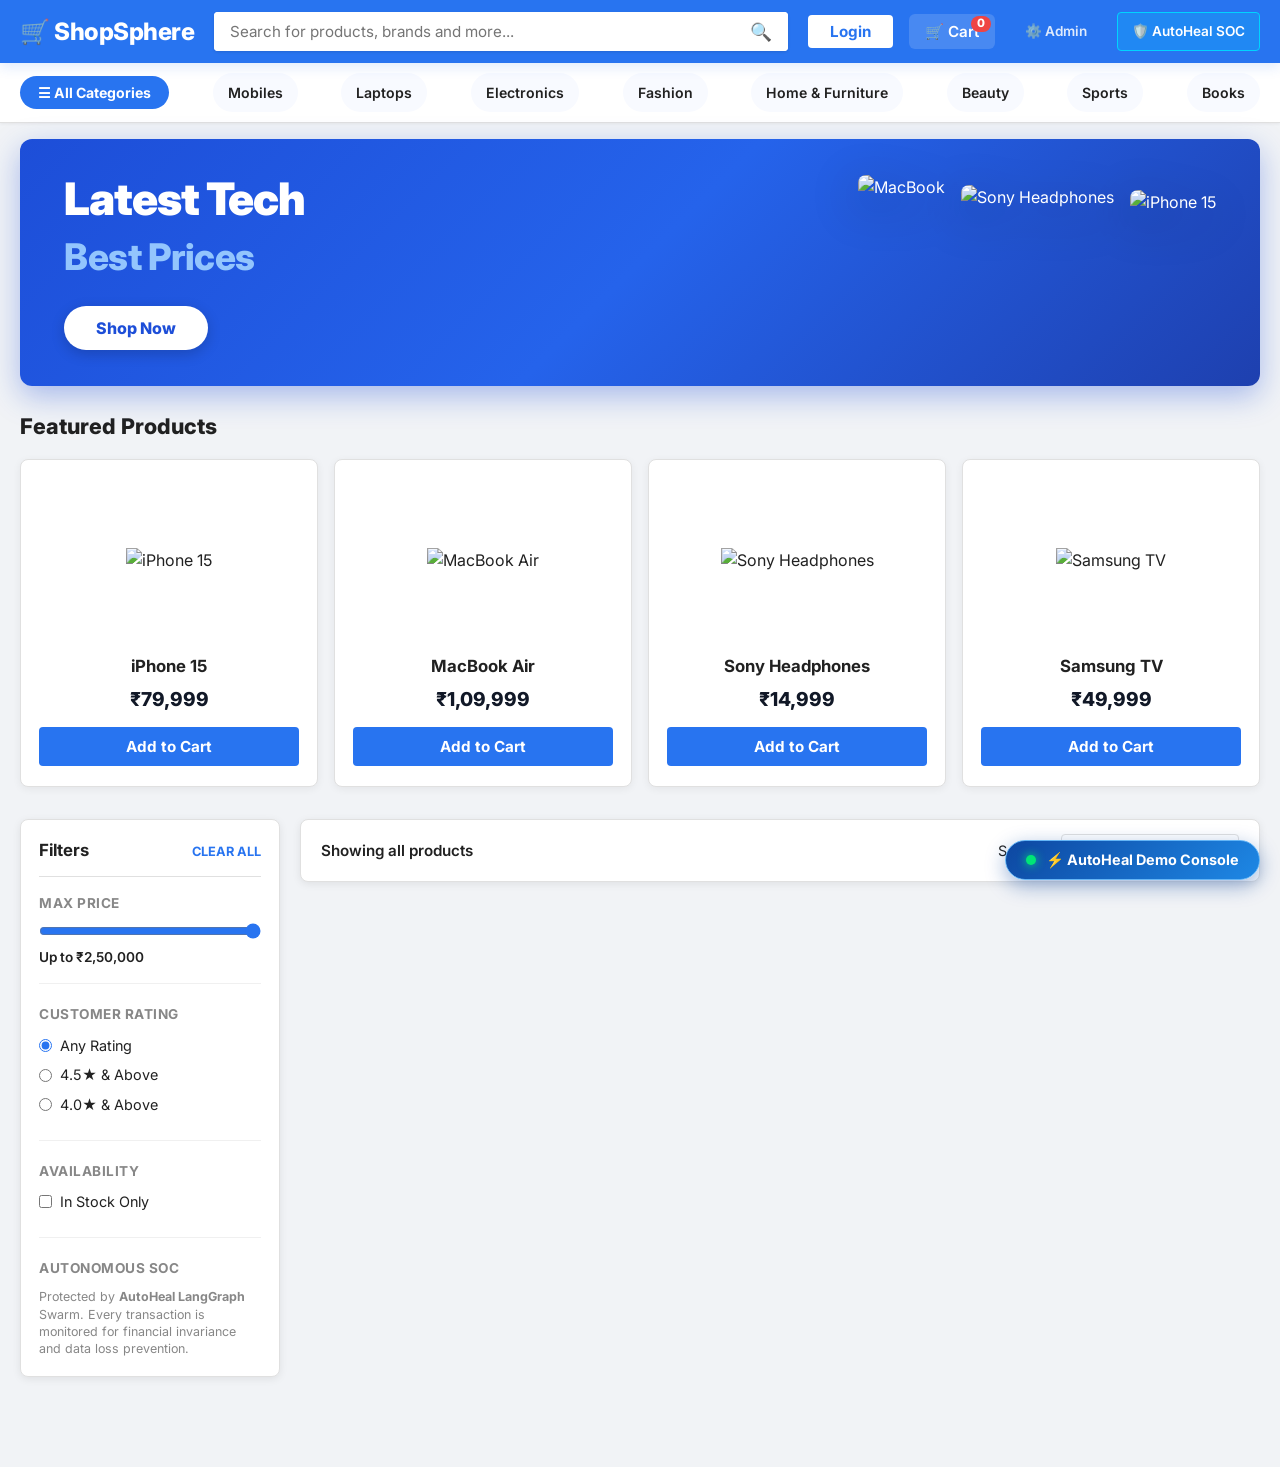
==== autoheal/web/templates/shopsphere.html @ 1ee0bf15 "chore(baseline): initial commit of existing AutoHeal and ShopSphere codebase" ====
<!DOCTYPE html>
<html lang="en">
<head>
    <meta charset="UTF-8">
    <meta name="viewport" content="width=device-width, initial-scale=1.0">
    <title>ShopSphere | Next-Gen E-Commerce with AutoHeal Self-Healing</title>
    <link rel="preconnect" href="https://fonts.googleapis.com">
    <link rel="preconnect" href="https://fonts.gstatic.com" crossorigin>
    <link href="https://fonts.googleapis.com/css2?family=Inter:wght@400;500;600;700;800&family=JetBrains+Mono:wght@400;500;700&display=swap" rel="stylesheet">
    <style>
        :root {
            --primary: #2874f0;
            --primary-hover: #125cd4;
            --primary-dark: #0f3f8c;
            --accent-yellow: #ffe500;
            --accent-green: #388e3c;
            --accent-red: #d32f2f;
            --bg-page: #f1f3f6;
            --bg-white: #ffffff;
            --text-main: #212121;
            --text-secondary: #878787;
            --text-muted: #666666;
            --border-light: #e0e0e0;
            --shadow-card: 0 2px 8px rgba(0,0,0,0.08);
            --shadow-hover: 0 8px 24px rgba(0,0,0,0.14);
            --shadow-nav: 0 4px 12px rgba(40,116,240,0.15);
            --radius-sm: 4px;
            --radius-md: 8px;
            --radius-lg: 12px;
            --radius-pill: 9999px;
            --font-main: 'Inter', -apple-system, BlinkMacSystemFont, sans-serif;
            --font-mono: 'JetBrains Mono', monospace;
        }

        * {
            box-sizing: border-box;
            margin: 0;
            padding: 0;
            font-family: var(--font-main);
        }

        body {
            background-color: var(--bg-page);
            color: var(--text-main);
            line-height: 1.5;
            padding-bottom: 90px;
        }

        /* Top Header Navigation */
        .navbar {
            background-color: var(--primary);
            position: sticky;
            top: 0;
            z-index: 1000;
            box-shadow: var(--shadow-nav);
            color: white;
        }

        .nav-container {
            max-width: 1360px;
            margin: 0 auto;
            display: flex;
            align-items: center;
            justify-content: space-between;
            padding: 12px 20px;
            gap: 20px;
        }

        .logo-area {
            display: flex;
            flex-direction: column;
            text-decoration: none;
            color: white;
            cursor: pointer;
        }

        .brand-title {
            font-size: 1.5rem;
            font-weight: 800;
            letter-spacing: -0.5px;
            display: flex;
            align-items: center;
            gap: 6px;
        }

        .brand-tagline {
            font-size: 0.72rem;
            font-style: italic;
            color: #dbe7ff;
            display: flex;
            align-items: center;
            gap: 4px;
        }

        .brand-tagline span {
            color: var(--accent-yellow);
            font-weight: 700;
        }

        /* Search Bar */
        .search-container {
            flex: 1;
            max-width: 620px;
            position: relative;
        }

        .search-input-wrapper {
            display: flex;
            background: white;
            border-radius: var(--radius-sm);
            overflow: hidden;
            box-shadow: 0 1px 3px rgba(0,0,0,0.12);
        }

        .search-input {
            width: 100%;
            padding: 10px 16px;
            border: none;
            outline: none;
            font-size: 0.95rem;
            color: var(--text-main);
        }

        .search-btn {
            background: white;
            border: none;
            padding: 0 16px;
            color: var(--primary);
            cursor: pointer;
            font-size: 1.1rem;
            transition: color 0.2s;
        }

        .search-btn:hover {
            color: var(--primary-dark);
        }

        /* Nav Action Buttons */
        .nav-actions {
            display: flex;
            align-items: center;
            gap: 16px;
        }

        .nav-btn {
            display: inline-flex;
            align-items: center;
            gap: 8px;
            background: transparent;
            color: white;
            border: none;
            font-weight: 600;
            font-size: 0.95rem;
            cursor: pointer;
            padding: 8px 14px;
            border-radius: var(--radius-sm);
            transition: all 0.2s;
            text-decoration: none;
            position: relative;
        }

        .nav-btn:hover {
            background: rgba(255,255,255,0.15);
        }

        .nav-btn-login {
            background: white;
            color: var(--primary);
            font-weight: 700;
            padding: 7px 22px;
        }

        .nav-btn-login:hover {
            background: #f8faff;
            color: var(--primary-hover);
        }

        .badge-count {
            position: absolute;
            top: 2px;
            right: 4px;
            background: var(--accent-yellow);
            color: #000;
            font-size: 0.72rem;
            font-weight: 800;
            padding: 2px 6px;
            border-radius: var(--radius-pill);
            line-height: 1;
        }

        /* Sub-Header Categories Bar */
        .category-strip {
            background: white;
            box-shadow: 0 1px 3px rgba(0,0,0,0.06);
            border-bottom: 1px solid var(--border-light);
        }

        .category-container {
            max-width: 1360px;
            margin: 0 auto;
            display: flex;
            align-items: center;
            justify-content: space-between;
            padding: 10px 20px;
            overflow-x: auto;
            gap: 12px;
        }

        .cat-item {
            display: flex;
            align-items: center;
            gap: 8px;
            padding: 8px 14px;
            border-radius: var(--radius-pill);
            background: #f8faff;
            border: 1px solid transparent;
            color: var(--text-main);
            font-size: 0.88rem;
            font-weight: 600;
            cursor: pointer;
            white-space: nowrap;
            transition: all 0.2s;
        }

        .cat-item:hover, .cat-item.active {
            background: #e8f0fe;
            border-color: #c2d7fe;
            color: var(--primary);
        }

        /* Banner Carousel */
        .promo-banner {
            max-width: 1360px;
            margin: 16px auto;
            padding: 0 20px;
        }

        .banner-card {
            background: linear-gradient(135deg, #0d47a1, #1976d2, #2874f0);
            border-radius: var(--radius-md);
            color: white;
            padding: 28px 36px;
            display: flex;
            justify-content: space-between;
            align-items: center;
            box-shadow: 0 6px 18px rgba(13,71,161,0.25);
            position: relative;
            overflow: hidden;
        }

        .banner-content h2 {
            font-size: 1.8rem;
            font-weight: 800;
            margin-bottom: 6px;
        }

        .banner-content p {
            font-size: 1.05rem;
            color: #e3f2fd;
            margin-bottom: 14px;
        }

        .banner-pill {
            display: inline-flex;
            align-items: center;
            gap: 8px;
            background: rgba(255,255,255,0.18);
            backdrop-filter: blur(8px);
            padding: 6px 14px;
            border-radius: var(--radius-pill);
            font-size: 0.85rem;
            font-weight: 600;
            border: 1px solid rgba(255,255,255,0.3);
        }

        .banner-badge {
            background: var(--accent-yellow);
            color: #000;
            padding: 10px 18px;
            border-radius: var(--radius-md);
            font-weight: 800;
            font-size: 1.1rem;
            text-align: center;
            box-shadow: 0 4px 12px rgba(0,0,0,0.15);
        }

        /* Category Pill (Step 3 in Diagram) */
        .cat-pill-all {
            background: #2874f0;
            color: white;
            border: none;
            border-radius: var(--radius-pill);
            padding: 8px 18px;
            font-weight: 700;
            font-size: 0.88rem;
            cursor: pointer;
            display: flex;
            align-items: center;
            gap: 6px;
            white-space: nowrap;
            transition: background 0.2s;
        }

        .cat-pill-all:hover {
            background: #125cd4;
        }

        /* Featured Products Grid (Step 3 in Diagram) */
        .featured-section {
            max-width: 1360px;
            margin: 24px auto 32px;
            padding: 0 20px;
        }

        .featured-title {
            font-size: 1.35rem;
            font-weight: 800;
            color: var(--text-main);
            margin-bottom: 16px;
            display: flex;
            align-items: center;
            gap: 10px;
        }

        .featured-grid {
            display: grid;
            grid-template-columns: repeat(4, 1fr);
            gap: 16px;
        }

        @media (max-width: 992px) {
            .featured-grid {
                grid-template-columns: repeat(2, 1fr);
            }
        }

        @media (max-width: 580px) {
            .featured-grid {
                grid-template-columns: 1fr;
            }
        }

        .featured-card {
            background: white;
            border-radius: var(--radius-md);
            border: 1px solid var(--border-light);
            padding: 20px 18px;
            display: flex;
            flex-direction: column;
            align-items: center;
            text-align: center;
            box-shadow: 0 2px 8px rgba(0,0,0,0.06);
            transition: transform 0.2s, box-shadow 0.2s;
        }

        .featured-card:hover {
            transform: translateY(-4px);
            box-shadow: 0 8px 24px rgba(0,0,0,0.12);
        }

        .featured-img-wrap {
            width: 100%;
            height: 160px;
            display: flex;
            align-items: center;
            justify-content: center;
            margin-bottom: 14px;
            cursor: pointer;
        }

        .featured-img-wrap img {
            max-height: 100%;
            max-width: 100%;
            object-fit: contain;
            transition: transform 0.3s;
        }

        .featured-card:hover .featured-img-wrap img {
            transform: scale(1.06);
        }

        .featured-item-title {
            font-size: 1.05rem;
            font-weight: 700;
            color: var(--text-main);
            margin-bottom: 6px;
        }

        .featured-item-price {
            font-size: 1.2rem;
            font-weight: 800;
            color: #111827;
            margin-bottom: 14px;
        }

        .featured-add-btn {
            width: 100%;
            background: #2874f0;
            color: white;
            border: none;
            padding: 10px 16px;
            font-size: 0.95rem;
            font-weight: 700;
            border-radius: 4px;
            cursor: pointer;
            transition: background 0.2s, transform 0.1s;
        }

        .featured-add-btn:hover {
            background: #125cd4;
        }

        /* Main Shopping Layout */
        .main-layout {
            max-width: 1360px;
            margin: 0 auto;
            padding: 0 20px;
            display: grid;
            grid-template-columns: 260px 1fr;
            gap: 20px;
            align-items: start;
        }

        /* Sidebar Filters */
        .filter-sidebar {
            background: white;
            border-radius: var(--radius-md);
            box-shadow: var(--shadow-card);
            padding: 18px;
            border: 1px solid var(--border-light);
            position: sticky;
            top: 75px;
        }

        .filter-title {
            font-size: 1.05rem;
            font-weight: 700;
            border-bottom: 1px solid var(--border-light);
            padding-bottom: 12px;
            margin-bottom: 16px;
            display: flex;
            justify-content: space-between;
            align-items: center;
        }

        .filter-reset-btn {
            background: none;
            border: none;
            color: var(--primary);
            font-size: 0.8rem;
            font-weight: 700;
            cursor: pointer;
        }

        .filter-section {
            margin-bottom: 20px;
            border-bottom: 1px solid #f0f0f0;
            padding-bottom: 16px;
        }

        .filter-section:last-child {
            border-bottom: none;
            margin-bottom: 0;
            padding-bottom: 0;
        }

        .filter-section h4 {
            font-size: 0.85rem;
            text-transform: uppercase;
            letter-spacing: 0.5px;
            color: var(--text-secondary);
            margin-bottom: 10px;
        }

        .filter-option {
            display: flex;
            align-items: center;
            gap: 8px;
            margin-bottom: 8px;
            font-size: 0.9rem;
            cursor: pointer;
        }

        .filter-option input[type="radio"],
        .filter-option input[type="checkbox"] {
            accent-color: var(--primary);
            cursor: pointer;
        }

        .price-slider-group {
            display: flex;
            flex-direction: column;
            gap: 8px;
        }

        .price-range-slider {
            width: 100%;
            accent-color: var(--primary);
        }

        .price-val-display {
            font-size: 0.85rem;
            font-weight: 600;
            color: var(--text-main);
        }

        /* Products Catalog Area */
        .catalog-area {
            display: flex;
            flex-direction: column;
            gap: 16px;
        }

        .catalog-header {
            background: white;
            border-radius: var(--radius-md);
            padding: 14px 20px;
            box-shadow: var(--shadow-card);
            border: 1px solid var(--border-light);
            display: flex;
            justify-content: space-between;
            align-items: center;
            flex-wrap: wrap;
            gap: 12px;
        }

        .catalog-stats {
            font-size: 0.95rem;
            font-weight: 600;
            color: var(--text-main);
        }

        .catalog-sort {
            display: flex;
            align-items: center;
            gap: 10px;
            font-size: 0.9rem;
        }

        .catalog-sort select {
            padding: 6px 12px;
            border: 1px solid var(--border-light);
            border-radius: var(--radius-sm);
            background: white;
            font-size: 0.88rem;
            outline: none;
            cursor: pointer;
        }

        /* Product Cards Grid */
        .product-grid {
            display: grid;
            grid-template-columns: repeat(auto-fill, minmax(240px, 1fr));
            gap: 16px;
        }

        .product-card {
            background: white;
            border-radius: var(--radius-md);
            border: 1px solid var(--border-light);
            box-shadow: var(--shadow-card);
            overflow: hidden;
            display: flex;
            flex-direction: column;
            transition: transform 0.2s, box-shadow 0.2s;
            position: relative;
        }

        .product-card:hover {
            transform: translateY(-4px);
            box-shadow: var(--shadow-hover);
        }

        .card-badge {
            position: absolute;
            top: 10px;
            left: 10px;
            background: var(--primary);
            color: white;
            font-size: 0.7rem;
            font-weight: 700;
            padding: 3px 8px;
            border-radius: var(--radius-sm);
            z-index: 2;
        }

        .card-wishlist-btn {
            position: absolute;
            top: 10px;
            right: 10px;
            background: white;
            border: 1px solid var(--border-light);
            width: 32px;
            height: 32px;
            border-radius: 50%;
            display: flex;
            align-items: center;
            justify-content: center;
            cursor: pointer;
            box-shadow: 0 2px 6px rgba(0,0,0,0.1);
            transition: all 0.2s;
            z-index: 2;
            color: #999;
        }

        .card-wishlist-btn:hover, .card-wishlist-btn.active {
            color: #e91e63;
            transform: scale(1.1);
        }

        .card-img-wrap {
            height: 190px;
            background: #fdfdfd;
            display: flex;
            align-items: center;
            justify-content: center;
            padding: 16px;
            position: relative;
            cursor: pointer;
        }

        .card-img-wrap img {
            max-height: 100%;
            max-width: 100%;
            object-fit: contain;
            transition: transform 0.3s ease;
        }

        .product-card:hover .card-img-wrap img {
            transform: scale(1.04);
        }

        .card-details {
            padding: 14px 16px;
            display: flex;
            flex-direction: column;
            flex: 1;
            justify-content: space-between;
        }

        .card-title {
            font-size: 0.92rem;
            font-weight: 600;
            color: var(--text-main);
            margin-bottom: 6px;
            display: -webkit-box;
            -webkit-line-clamp: 2;
            -webkit-box-orient: vertical;
            overflow: hidden;
            height: 2.7rem;
            cursor: pointer;
        }

        .card-title:hover {
            color: var(--primary);
        }

        .rating-badge {
            display: inline-flex;
            align-items: center;
            gap: 4px;
            background: var(--accent-green);
            color: white;
            font-size: 0.75rem;
            font-weight: 700;
            padding: 2px 7px;
            border-radius: var(--radius-sm);
            width: fit-content;
            margin-bottom: 8px;
        }

        .review-count {
            color: var(--text-secondary);
            font-size: 0.75rem;
            margin-left: 4px;
            font-weight: 400;
        }

        .card-pricing {
            display: flex;
            align-items: baseline;
            gap: 8px;
            margin-bottom: 10px;
        }

        .selling-price {
            font-size: 1.15rem;
            font-weight: 700;
            color: var(--text-main);
        }

        .original-price {
            font-size: 0.85rem;
            color: var(--text-secondary);
            text-decoration: line-through;
        }

        .discount-tag {
            font-size: 0.8rem;
            font-weight: 700;
            color: var(--accent-green);
        }

        .stock-indicator {
            font-size: 0.75rem;
            font-weight: 600;
            margin-bottom: 12px;
        }

        .stock-indicator.in-stock {
            color: var(--accent-green);
        }

        .stock-indicator.low-stock {
            color: #e65100;
        }

        .stock-indicator.out-of-stock {
            color: var(--accent-red);
        }

        .card-actions {
            display: grid;
            grid-template-columns: 1fr 1fr;
            gap: 8px;
        }

        .btn-add-cart {
            background: #ff9f00;
            color: white;
            border: none;
            padding: 8px 10px;
            font-size: 0.82rem;
            font-weight: 700;
            border-radius: var(--radius-sm);
            cursor: pointer;
            transition: background 0.2s;
        }

        .btn-add-cart:hover {
            background: #e68f00;
        }

        .btn-buy-now {
            background: #fb641b;
            color: white;
            border: none;
            padding: 8px 10px;
            font-size: 0.82rem;
            font-weight: 700;
            border-radius: var(--radius-sm);
            cursor: pointer;
            transition: background 0.2s;
        }

        .btn-buy-now:hover {
            background: #e8550d;
        }

        .btn-disabled {
            background: #cccccc !important;
            cursor: not-allowed !important;
        }

        /* Empty Catalog State */
        .empty-state {
            background: white;
            border-radius: var(--radius-md);
            padding: 60px 20px;
            text-align: center;
            box-shadow: var(--shadow-card);
            border: 1px solid var(--border-light);
        }

        .empty-state h3 {
            font-size: 1.3rem;
            margin-bottom: 8px;
            color: var(--text-main);
        }

        .empty-state p {
            color: var(--text-secondary);
            margin-bottom: 16px;
        }

        /* Slide-over Drawers & Modals */
        .drawer-overlay {
            position: fixed;
            top: 0;
            left: 0;
            right: 0;
            bottom: 0;
            background: rgba(0,0,0,0.55);
            backdrop-filter: blur(4px);
            z-index: 2000;
            display: none;
            opacity: 0;
            transition: opacity 0.3s ease;
        }

        .drawer-overlay.active {
            display: block;
            opacity: 1;
        }

        .drawer-panel {
            position: fixed;
            top: 0;
            right: -480px;
            width: 100%;
            max-width: 460px;
            height: 100%;
            background: white;
            box-shadow: -4px 0 24px rgba(0,0,0,0.2);
            z-index: 2001;
            display: flex;
            flex-direction: column;
            transition: right 0.3s cubic-bezier(0.16, 1, 0.3, 1);
        }

        .drawer-overlay.active .drawer-panel {
            right: 0;
        }

        .drawer-header {
            padding: 16px 20px;
            border-bottom: 1px solid var(--border-light);
            display: flex;
            justify-content: space-between;
            align-items: center;
            background: #fafafa;
        }

        .drawer-header h3 {
            font-size: 1.15rem;
            font-weight: 700;
            display: flex;
            align-items: center;
            gap: 8px;
        }

        .close-btn {
            background: none;
            border: none;
            font-size: 1.5rem;
            cursor: pointer;
            color: var(--text-secondary);
            padding: 4px;
            line-height: 1;
        }

        .drawer-body {
            padding: 20px;
            overflow-y: auto;
            flex: 1;
            display: flex;
            flex-direction: column;
            gap: 16px;
        }

        .drawer-footer {
            padding: 16px 20px;
            border-top: 1px solid var(--border-light);
            background: #fafafa;
        }

        /* Cart Items */
        .cart-item-card {
            display: flex;
            gap: 14px;
            border-bottom: 1px solid #f0f0f0;
            padding-bottom: 14px;
        }

        .cart-item-card:last-child {
            border-bottom: none;
            padding-bottom: 0;
        }

        .cart-thumb {
            width: 72px;
            height: 72px;
            object-fit: contain;
            background: #f9f9f9;
            border-radius: var(--radius-sm);
            padding: 4px;
        }

        .cart-info {
            flex: 1;
            display: flex;
            flex-direction: column;
            justify-content: space-between;
        }

        .cart-item-title {
            font-size: 0.88rem;
            font-weight: 600;
            color: var(--text-main);
            margin-bottom: 4px;
            display: -webkit-box;
            -webkit-line-clamp: 2;
            -webkit-box-orient: vertical;
            overflow: hidden;
        }

        .cart-price-row {
            display: flex;
            align-items: baseline;
            gap: 8px;
            font-size: 0.95rem;
            font-weight: 700;
        }

        .cart-controls {
            display: flex;
            align-items: center;
            justify-content: space-between;
            margin-top: 8px;
        }

        .qty-spinner {
            display: inline-flex;
            align-items: center;
            border: 1px solid var(--border-light);
            border-radius: var(--radius-sm);
            overflow: hidden;
        }

        .qty-btn {
            background: #f5f5f5;
            border: none;
            padding: 4px 10px;
            cursor: pointer;
            font-weight: 700;
            font-size: 0.9rem;
        }

        .qty-val {
            padding: 4px 10px;
            font-size: 0.85rem;
            font-weight: 600;
            min-width: 28px;
            text-align: center;
        }

        .remove-item-btn {
            background: none;
            border: none;
            color: var(--text-secondary);
            font-size: 0.82rem;
            font-weight: 600;
            cursor: pointer;
            transition: color 0.2s;
        }

        .remove-item-btn:hover {
            color: var(--accent-red);
        }

        /* Price Breakdown Box */
        .price-breakdown-card {
            background: #f9fbff;
            border: 1px solid #d0e2ff;
            border-radius: var(--radius-sm);
            padding: 14px;
        }

        .breakdown-row {
            display: flex;
            justify-content: space-between;
            font-size: 0.88rem;
            margin-bottom: 8px;
            color: var(--text-secondary);
        }

        .breakdown-row.total-row {
            border-top: 1px dashed var(--border-light);
            padding-top: 10px;
            margin-top: 10px;
            font-size: 1.05rem;
            font-weight: 800;
            color: var(--text-main);
        }

        .savings-toast {
            background: #e8f5e9;
            color: var(--accent-green);
            padding: 8px 12px;
            border-radius: var(--radius-sm);
            font-size: 0.85rem;
            font-weight: 700;
            text-align: center;
            margin-top: 10px;
        }

        .checkout-submit-btn {
            width: 100%;
            background: #fb641b;
            color: white;
            border: none;
            padding: 14px;
            font-size: 1rem;
            font-weight: 700;
            border-radius: var(--radius-sm);
            cursor: pointer;
            transition: background 0.2s;
            box-shadow: 0 4px 12px rgba(251,100,27,0.3);
        }

        .checkout-submit-btn:hover {
            background: #e8550d;
        }

        /* Center Modal Form (Checkout, Product Details, Auth, Admin) */
        .center-modal-overlay {
            position: fixed;
            top: 0;
            left: 0;
            right: 0;
            bottom: 0;
            background: rgba(0,0,0,0.6);
            backdrop-filter: blur(5px);
            z-index: 3000;
            display: none;
            align-items: center;
            justify-content: center;
            padding: 20px;
        }

        .center-modal-overlay.active {
            display: flex;
        }

        .modal-card {
            background: white;
            border-radius: var(--radius-lg);
            width: 100%;
            max-width: 640px;
            max-height: 90vh;
            overflow-y: auto;
            box-shadow: 0 16px 48px rgba(0,0,0,0.25);
            display: flex;
            flex-direction: column;
            animation: modalPop 0.25s cubic-bezier(0.16, 1, 0.3, 1);
        }

        @keyframes modalPop {
            from { transform: scale(0.95); opacity: 0; }
            to { transform: scale(1); opacity: 1; }
        }

        .modal-header {
            padding: 16px 24px;
            border-bottom: 1px solid var(--border-light);
            display: flex;
            justify-content: space-between;
            align-items: center;
            background: #fafafa;
        }

        .modal-body {
            padding: 24px;
        }

        /* Form Controls */
        .form-group {
            margin-bottom: 16px;
        }

        .form-group label {
            display: block;
            font-size: 0.85rem;
            font-weight: 600;
            margin-bottom: 6px;
            color: var(--text-main);
        }

        .form-input {
            width: 100%;
            padding: 10px 14px;
            border: 1px solid var(--border-light);
            border-radius: var(--radius-sm);
            font-size: 0.95rem;
            outline: none;
            transition: border-color 0.2s;
        }

        .form-input:focus {
            border-color: var(--primary);
        }

        .form-row {
            display: grid;
            grid-template-columns: 1fr 1fr;
            gap: 14px;
        }

        .payment-option-grid {
            display: flex;
            flex-direction: column;
            gap: 10px;
            margin-top: 10px;
        }

        .payment-label {
            display: flex;
            align-items: center;
            gap: 12px;
            padding: 12px 16px;
            border: 1px solid var(--border-light);
            border-radius: var(--radius-sm);
            cursor: pointer;
            transition: all 0.2s;
        }

        .payment-label:hover {
            background: #f8faff;
            border-color: var(--primary);
        }

        .payment-label input[type="radio"] {
            accent-color: var(--primary);
        }

        /* Floating AutoHeal Demo Console */
        .autoheal-dock {
            position: fixed;
            bottom: 20px;
            right: 20px;
            z-index: 5000;
            display: flex;
            flex-direction: column;
            align-items: flex-end;
            gap: 10px;
        }

        .autoheal-pill-btn {
            background: linear-gradient(135deg, #0d47a1, #1e88e5);
            color: white;
            border: 1px solid #64b5f6;
            padding: 10px 20px;
            border-radius: var(--radius-pill);
            box-shadow: 0 6px 20px rgba(13,71,161,0.4);
            font-weight: 700;
            font-size: 0.9rem;
            cursor: pointer;
            display: flex;
            align-items: center;
            gap: 10px;
            transition: transform 0.2s, box-shadow 0.2s;
        }

        .autoheal-pill-btn:hover {
            transform: scale(1.04);
            box-shadow: 0 8px 26px rgba(13,71,161,0.5);
        }

        .pulse-dot {
            width: 10px;
            height: 10px;
            background: #00e676;
            border-radius: 50%;
            box-shadow: 0 0 10px #00e676;
            animation: pulse 1.8s infinite;
        }

        .pulse-dot.error {
            background: #ff1744;
            box-shadow: 0 0 10px #ff1744;
        }

        @keyframes pulse {
            0% { transform: scale(0.9); opacity: 0.7; }
            50% { transform: scale(1.3); opacity: 1; }
            100% { transform: scale(0.9); opacity: 0.7; }
        }

        .autoheal-panel {
            background: #0f172a;
            color: #f8fafc;
            border: 1px solid #334155;
            border-radius: var(--radius-lg);
            width: 440px;
            box-shadow: 0 16px 40px rgba(0,0,0,0.5);
            overflow: hidden;
            display: none;
            flex-direction: column;
        }

        .autoheal-panel.active {
            display: flex;
        }

        .panel-header {
            padding: 14px 18px;
            background: #1e293b;
            border-bottom: 1px solid #334155;
            display: flex;
            justify-content: space-between;
            align-items: center;
            font-size: 0.9rem;
            font-weight: 700;
        }

        .panel-content {
            padding: 16px;
            font-size: 0.85rem;
            display: flex;
            flex-direction: column;
            gap: 12px;
        }

        .panel-actions-grid {
            display: grid;
            grid-template-columns: 1fr 1fr;
            gap: 8px;
        }

        .ah-action-btn {
            background: #334155;
            color: white;
            border: 1px solid #475569;
            padding: 8px 10px;
            border-radius: var(--radius-sm);
            font-size: 0.8rem;
            font-weight: 600;
            cursor: pointer;
            transition: all 0.2s;
            text-align: center;
        }

        .ah-action-btn:hover {
            background: #475569;
            border-color: #64748b;
        }

        .ah-btn-danger {
            background: rgba(239,68,68,0.2);
            color: #f87171;
            border-color: #ef4444;
        }

        .ah-btn-danger:hover {
            background: rgba(239,68,68,0.4);
        }

        .ah-btn-heal {
            background: rgba(34,197,94,0.25);
            color: #4ade80;
            border-color: #22c55e;
            grid-column: span 2;
            padding: 10px;
            font-size: 0.85rem;
        }

        .ah-btn-heal:hover {
            background: rgba(34,197,94,0.45);
        }

        .ah-console {
            background: #020617;
            border: 1px solid #1e293b;
            border-radius: var(--radius-sm);
            padding: 10px 12px;
            font-family: var(--font-mono);
            font-size: 0.75rem;
            color: #94a3b8;
            max-height: 140px;
            overflow-y: auto;
            line-height: 1.4;
        }

        .ah-console .log-green { color: #4ade80; }
        .ah-console .log-red { color: #f87171; }
        .ah-console .log-yellow { color: #facc15; }

        /* Responsive Breakpoints */
        @media (max-width: 992px) {
            .main-layout {
                grid-template-columns: 1fr;
            }
            .filter-sidebar {
                position: static;
            }
            .search-container {
                max-width: 100%;
            }
        }

        @media (max-width: 640px) {
            .nav-container {
                flex-wrap: wrap;
            }
            .search-container {
                order: 3;
                width: 100%;
            }
            .product-grid {
                grid-template-columns: 1fr 1fr;
                gap: 10px;
            }
            .autoheal-panel {
                width: 95vw;
                right: 2.5vw;
            }
        }
    </style>
</head>
<body>

    <!-- 1. Top Navigation Bar (Step 3 in Diagram) -->
    <header class="navbar">
        <div class="nav-container">
            <div class="logo-area" onclick="filterCategory('all')">
                <div class="brand-title">
                    <span>🛒 ShopSphere</span>
                </div>
            </div>

            <div class="search-container">
                <div class="search-input-wrapper">
                    <input type="text" id="searchInput" class="search-input" placeholder="Search for products, brands and more..." onkeyup="handleSearchKey(event)">
                    <button class="search-btn" onclick="executeSearch()">🔍</button>
                </div>
            </div>

            <div class="nav-actions">
                <button class="nav-btn nav-btn-login" id="userAuthBtn" onclick="openAuthModal()">
                    Login
                </button>
                <button class="nav-btn" onclick="openCartDrawer()" style="background: rgba(255,255,255,0.15); border-radius: 6px; padding: 8px 16px;">
                    🛒 Cart
                    <span class="badge-count" id="cartBadge" style="background: #ef4444; color: white;">0</span>
                </button>
                <button class="nav-btn" onclick="openAdminModal()" title="Admin & Inventory Control" style="font-size: 0.85rem; opacity: 0.85;">
                    ⚙️ Admin
                </button>
                <a href="/" target="_blank" class="nav-btn" title="Open AutoHeal SOC Dashboard" style="font-size: 0.85rem; background: rgba(0,212,255,0.2); border: 1px solid #00d4ff;">
                    🛡️ AutoHeal SOC
                </a>
            </div>
        </div>
    </header>

    <!-- 2. Category Filter Strip (Step 3 in Diagram) -->
    <nav class="category-strip">
        <div class="category-container" id="categoryContainer">
            <button class="cat-pill-all active" onclick="filterCategory('all')">☰ All Categories</button>
            <div class="cat-item" onclick="filterCategory('mobiles')">Mobiles</div>
            <div class="cat-item" onclick="filterCategory('laptops')">Laptops</div>
            <div class="cat-item" onclick="filterCategory('electronics')">Electronics</div>
            <div class="cat-item" onclick="filterCategory('fashion')">Fashion</div>
            <div class="cat-item" onclick="filterCategory('home')">Home & Furniture</div>
            <div class="cat-item" onclick="filterCategory('beauty')">Beauty</div>
            <div class="cat-item" onclick="filterCategory('sports')">Sports</div>
            <div class="cat-item" onclick="filterCategory('books')">Books</div>
        </div>
    </nav>

    <!-- 3. Promotional Hero Banner (Step 3 in Diagram) -->
    <section class="promo-banner">
        <div class="banner-card" style="background: linear-gradient(135deg, #1d4ed8 0%, #2563eb 50%, #1e40af 100%); padding: 36px 44px; border-radius: 12px; display: flex; justify-content: space-between; align-items: center; box-shadow: 0 10px 30px rgba(29, 78, 216, 0.35); position: relative; overflow: hidden;">
            <div class="banner-content" style="max-width: 48%; z-index: 2;">
                <h1 style="font-size: 2.8rem; font-weight: 900; line-height: 1.1; margin-bottom: 4px; color: #ffffff; letter-spacing: -1px;">Latest Tech</h1>
                <h2 style="font-size: 2.3rem; font-weight: 800; color: #93c5fd; margin-bottom: 22px; letter-spacing: -0.5px;">Best Prices</h2>
                <button class="shop-now-btn" onclick="document.getElementById('featuredSection').scrollIntoView({behavior: 'smooth'})" style="background: #ffffff; color: #1d4ed8; border: none; padding: 12px 32px; border-radius: 30px; font-weight: 800; font-size: 1rem; cursor: pointer; box-shadow: 0 4px 14px rgba(0,0,0,0.18); transition: transform 0.2s, background 0.2s;">
                    Shop Now
                </button>
            </div>
            <div class="banner-tech-devices" style="display: flex; align-items: center; gap: 16px; z-index: 2;">
                <img src="https://images.unsplash.com/photo-1517336714731-489689fd1ca8?w=500&auto=format&fit=crop&q=80" alt="MacBook" style="height: 175px; object-fit: contain; filter: drop-shadow(0 12px 24px rgba(0,0,0,0.45)); border-radius: 8px;">
                <img src="https://images.unsplash.com/photo-1505740420928-5e560c06d30e?w=500&auto=format&fit=crop&q=80" alt="Sony Headphones" style="height: 155px; object-fit: contain; filter: drop-shadow(0 12px 24px rgba(0,0,0,0.45)); border-radius: 8px;">
                <img src="https://images.unsplash.com/photo-1695048133142-1a20484d2569?w=500&auto=format&fit=crop&q=80" alt="iPhone 15" style="height: 145px; object-fit: contain; filter: drop-shadow(0 12px 24px rgba(0,0,0,0.45)); border-radius: 8px;">
            </div>
        </div>
    </section>

    <!-- 4. Featured Products (Step 3 in Diagram) -->
    <section class="featured-section" id="featuredSection">
        <h3 class="featured-title">Featured Products</h3>
        <div class="featured-grid">
            <div class="featured-card">
                <div class="featured-img-wrap" onclick="openProductModal(1)">
                    <img src="https://images.unsplash.com/photo-1695048133142-1a20484d2569?w=600&auto=format&fit=crop&q=80" alt="iPhone 15">
                </div>
                <div class="featured-item-title">iPhone 15</div>
                <div class="featured-item-price">₹79,999</div>
                <button class="featured-add-btn" onclick="addToCart(1, 1)">Add to Cart</button>
            </div>
            <div class="featured-card">
                <div class="featured-img-wrap" onclick="openProductModal(2)">
                    <img src="https://images.unsplash.com/photo-1517336714731-489689fd1ca8?w=600&auto=format&fit=crop&q=80" alt="MacBook Air">
                </div>
                <div class="featured-item-title">MacBook Air</div>
                <div class="featured-item-price">₹1,09,999</div>
                <button class="featured-add-btn" onclick="addToCart(2, 1)">Add to Cart</button>
            </div>
            <div class="featured-card">
                <div class="featured-img-wrap" onclick="openProductModal(3)">
                    <img src="https://images.unsplash.com/photo-1505740420928-5e560c06d30e?w=600&auto=format&fit=crop&q=80" alt="Sony Headphones">
                </div>
                <div class="featured-item-title">Sony Headphones</div>
                <div class="featured-item-price">₹14,999</div>
                <button class="featured-add-btn" onclick="addToCart(3, 1)">Add to Cart</button>
            </div>
            <div class="featured-card">
                <div class="featured-img-wrap" onclick="openProductModal(4)">
                    <img src="https://images.unsplash.com/photo-1593359677879-a4bb92f829d1?w=600&auto=format&fit=crop&q=80" alt="Samsung TV">
                </div>
                <div class="featured-item-title">Samsung TV</div>
                <div class="featured-item-price">₹49,999</div>
                <button class="featured-add-btn" onclick="addToCart(4, 1)">Add to Cart</button>
            </div>
        </div>
    </section>

    <!-- 4. Main Shopping Catalog Grid with Sidebar -->
    <main class="main-layout">
        <!-- Sidebar Filters -->
        <aside class="filter-sidebar">
            <div class="filter-title">
                <span>Filters</span>
                <button class="filter-reset-btn" onclick="resetAllFilters()">CLEAR ALL</button>
            </div>

            <!-- Price Range Filter -->
            <div class="filter-section">
                <h4>Max Price</h4>
                <div class="price-slider-group">
                    <input type="range" id="priceSlider" class="price-range-slider" min="10000" max="250000" step="5000" value="250000" oninput="updatePriceSlider(this.value)">
                    <div class="price-val-display" id="priceValDisplay">Up to ₹2,50,000</div>
                </div>
            </div>

            <!-- Rating Filter -->
            <div class="filter-section">
                <h4>Customer Rating</h4>
                <label class="filter-option">
                    <input type="radio" name="ratingFilter" value="0" checked onchange="applyFilters()"> Any Rating
                </label>
                <label class="filter-option">
                    <input type="radio" name="ratingFilter" value="4.5" onchange="applyFilters()"> 4.5★ & Above
                </label>
                <label class="filter-option">
                    <input type="radio" name="ratingFilter" value="4.0" onchange="applyFilters()"> 4.0★ & Above
                </label>
            </div>

            <!-- Availability Filter -->
            <div class="filter-section">
                <h4>Availability</h4>
                <label class="filter-option">
                    <input type="checkbox" id="inStockCheckbox" onchange="applyFilters()"> In Stock Only
                </label>
            </div>

            <!-- Security Badge Info -->
            <div class="filter-section">
                <h4>Autonomous SOC</h4>
                <p style="font-size: 0.78rem; color: var(--text-secondary); line-height: 1.4;">
                    Protected by <strong>AutoHeal LangGraph</strong> Swarm. Every transaction is monitored for financial invariance and data loss prevention.
                </p>
            </div>
        </aside>

        <!-- Product Catalog Results -->
        <section class="catalog-area">
            <div class="catalog-header">
                <div class="catalog-stats" id="catalogStatsText">Showing all products</div>
                <div class="catalog-sort">
                    <label for="sortSelect">Sort By:</label>
                    <select id="sortSelect" onchange="applyFilters()">
                        <option value="popularity">Popularity</option>
                        <option value="price_asc">Price -- Low to High</option>
                        <option value="price_desc">Price -- High to Low</option>
                        <option value="rating">Customer Rating</option>
                        <option value="discount">Highest Discount</option>
                        <option value="newest">Newest First</option>
                    </select>
                </div>
            </div>

            <!-- Grid of Cards -->
            <div class="product-grid" id="productGrid">
                <!-- Dynamically populated via JS -->
            </div>
        </section>
    </main>

    <!-- 5. Slide-Over Cart Drawer -->
    <div class="drawer-overlay" id="cartDrawerOverlay" onclick="closeCartDrawer(event)">
        <div class="drawer-panel" onclick="event.stopPropagation()">
            <div class="drawer-header">
                <h3>🛒 My Shopping Cart (<span id="drawerCartCount">0</span>)</h3>
                <button class="close-btn" onclick="closeCartDrawer(null)">&times;</button>
            </div>
            <div class="drawer-body" id="cartItemsList">
                <!-- Populated via JS -->
            </div>
            <div class="drawer-footer" id="cartDrawerFooter">
                <!-- Totals & Checkout Button -->
            </div>
        </div>
    </div>

    <!-- 6. Slide-Over Wishlist Drawer -->
    <div class="drawer-overlay" id="wishlistDrawerOverlay" onclick="closeWishlistDrawer(event)">
        <div class="drawer-panel" onclick="event.stopPropagation()">
            <div class="drawer-header">
                <h3>❤️ My Wishlist (<span id="drawerWishlistCount">0</span>)</h3>
                <button class="close-btn" onclick="closeWishlistDrawer(null)">&times;</button>
            </div>
            <div class="drawer-body" id="wishlistItemsList">
                <!-- Populated via JS -->
            </div>
        </div>
    </div>

    <!-- 7. Product Details Modal -->
    <div class="center-modal-overlay" id="productDetailModal" onclick="closeProductModal(event)">
        <div class="modal-card" style="max-width: 760px;" onclick="event.stopPropagation()">
            <div class="modal-header">
                <h3 id="modalProductTitle">Product Details</h3>
                <button class="close-btn" onclick="closeProductModal(null)">&times;</button>
            </div>
            <div class="modal-body" id="modalProductBody">
                <!-- Populated via JS -->
            </div>
        </div>
    </div>

    <!-- 8. Transactional Checkout Modal -->
    <div class="center-modal-overlay" id="checkoutModal" onclick="closeCheckoutModal(event)">
        <div class="modal-card" onclick="event.stopPropagation()">
            <div class="modal-header">
                <h3>🛍️ Safe Demo Checkout</h3>
                <button class="close-btn" onclick="closeCheckoutModal(null)">&times;</button>
            </div>
            <div class="modal-body">
                <div style="background: #e3f2fd; border: 1px solid #90caf9; padding: 10px 14px; border-radius: 6px; font-size: 0.85rem; color: #0d47a1; margin-bottom: 18px;">
                    ⚠️ <strong>Safe Simulation Mode:</strong> Simulated checkout sandbox. No real card details or bank credentials are required or processed.
                </div>
                <form id="checkoutForm" onsubmit="handleCheckoutSubmit(event)">
                    <div class="form-row">
                        <div class="form-group">
                            <label>Full Name *</label>
                            <input type="text" id="chkName" class="form-input" required value="Rahul Sharma">
                        </div>
                        <div class="form-group">
                            <label>Phone Number *</label>
                            <input type="tel" id="chkPhone" class="form-input" required value="+91 98765 43210">
                        </div>
                    </div>
                    <div class="form-group">
                        <label>Email Address *</label>
                        <input type="email" id="chkEmail" class="form-input" required value="rahul.shopper@example.com">
                    </div>
                    <div class="form-group">
                        <label>Delivery Address *</label>
                        <input type="text" id="chkAddress" class="form-input" required value="Flat 402, Green Valley Apartments, Outer Ring Road">
                    </div>
                    <div class="form-row">
                        <div class="form-group">
                            <label>City *</label>
                            <input type="text" id="chkCity" class="form-input" required value="Bengaluru">
                        </div>
                        <div class="form-group">
                            <label>PIN Code *</label>
                            <input type="text" id="chkPincode" class="form-input" required value="560100">
                        </div>
                    </div>

                    <div class="form-group">
                        <label>Select Payment Method (Sandbox)</label>
                        <div class="payment-option-grid">
                            <label class="payment-label">
                                <input type="radio" name="payMethod" value="UPI / QR Code" checked>
                                <span>⚡ UPI Instant (GPay / PhonePe / Paytm - Simulated)</span>
                            </label>
                            <label class="payment-label">
                                <input type="radio" name="payMethod" value="Credit/Debit Card (Sandbox)">
                                <span>💳 Credit / Debit Card (PCI Sandbox Vault)</span>
                            </label>
                            <label class="payment-label">
                                <input type="radio" name="payMethod" value="Cash on Delivery">
                                <span>📦 Cash on Delivery (COD)</span>
                            </label>
                        </div>
                    </div>

                    <div class="price-breakdown-card" style="margin-bottom: 18px;" id="checkoutSummaryBox">
                        <!-- Filled by JS -->
                    </div>

                    <button type="submit" class="checkout-submit-btn" id="placeOrderBtn">
                        Confirm & Place Order (Simulated)
                    </button>
                </form>
            </div>
        </div>
    </div>

    <!-- 9. Order Confirmation Modal -->
    <div class="center-modal-overlay" id="orderSuccessModal" onclick="closeOrderSuccessModal(event)">
        <div class="modal-card" style="text-align: center; max-width: 520px;" onclick="event.stopPropagation()">
            <div class="modal-body" style="padding: 36px 24px;">
                <div style="font-size: 3.5rem; margin-bottom: 12px;">🎉</div>
                <h2 style="color: var(--accent-green); margin-bottom: 8px;">Order Placed Successfully!</h2>
                <p style="color: var(--text-secondary); margin-bottom: 16px;">
                    Order Reference: <strong id="successOrderRef" style="color: var(--primary);">ORD-2026-XXXX</strong>
                </p>
                <div id="successOrderDetails" style="text-align: left; background: #f9f9f9; padding: 14px; border-radius: 8px; font-size: 0.88rem; margin-bottom: 20px;">
                    <!-- Filled by JS -->
                </div>
                <button class="checkout-submit-btn" onclick="closeOrderSuccessModal(null)">
                    Continue Shopping
                </button>
            </div>
        </div>
    </div>

    <!-- 10. User Auth Modal -->
    <div class="center-modal-overlay" id="authModal" onclick="closeAuthModal(event)">
        <div class="modal-card" style="max-width: 440px;" onclick="event.stopPropagation()">
            <div class="modal-header">
                <h3 id="authModalTitle">Sign In to ShopSphere</h3>
                <button class="close-btn" onclick="closeAuthModal(null)">&times;</button>
            </div>
            <div class="modal-body">
                <form id="authForm" onsubmit="handleAuthSubmit(event)">
                    <div class="form-group">
                        <label>Email Address</label>
                        <input type="email" id="authEmail" class="form-input" required value="rahul.shopper@example.com">
                    </div>
                    <div class="form-group">
                        <label>Password</label>
                        <input type="password" id="authPassword" class="form-input" required value="Demo@123">
                    </div>
                    <button type="submit" class="checkout-submit-btn" style="background: var(--primary); margin-top: 10px;">
                        Sign In
                    </button>
                </form>
                <div style="margin-top: 16px; font-size: 0.82rem; color: var(--text-secondary); text-align: center;">
                    Admin Access? Use: <strong style="color: var(--text-main);">admin@shopsphere.com / Admin@123</strong>
                </div>
            </div>
        </div>
    </div>

    <!-- 11. Admin & Inventory Management Modal -->
    <div class="center-modal-overlay" id="adminModal" onclick="closeAdminModal(event)">
        <div class="modal-card" style="max-width: 820px;" onclick="event.stopPropagation()">
            <div class="modal-header">
                <h3>⚙️ ShopSphere Admin & Catalog Inventory</h3>
                <button class="close-btn" onclick="closeAdminModal(null)">&times;</button>
            </div>
            <div class="modal-body" id="adminModalBody">
                <div style="display: grid; grid-template-columns: repeat(4, 1fr); gap: 12px; margin-bottom: 20px;">
                    <div style="background: #f0fdf4; border: 1px solid #bbf7d0; padding: 12px; border-radius: 8px;">
                        <div style="font-size: 0.75rem; color: #166534; font-weight: 700;">TOTAL REVENUE</div>
                        <div style="font-size: 1.3rem; font-weight: 800; color: #15803d;" id="adminRevDisplay">₹0</div>
                    </div>
                    <div style="background: #eff6ff; border: 1px solid #bfdbfe; padding: 12px; border-radius: 8px;">
                        <div style="font-size: 0.75rem; color: #1e40af; font-weight: 700;">TOTAL ORDERS</div>
                        <div style="font-size: 1.3rem; font-weight: 800; color: #1d4ed8;" id="adminOrdersDisplay">0</div>
                    </div>
                    <div style="background: #fefce8; border: 1px solid #fef08a; padding: 12px; border-radius: 8px;">
                        <div style="font-size: 0.75rem; color: #854d0e; font-weight: 700;">CATALOG ITEMS</div>
                        <div style="font-size: 1.3rem; font-weight: 800; color: #a16207;" id="adminCatalogDisplay">14</div>
                    </div>
                    <div style="background: #fef2f2; border: 1px solid #fecaca; padding: 12px; border-radius: 8px;">
                        <div style="font-size: 0.75rem; color: #991b1b; font-weight: 700;">OUT OF STOCK</div>
                        <div style="font-size: 1.3rem; font-weight: 800; color: #b91c1c;" id="adminOosDisplay">0</div>
                    </div>
                </div>

                <h4 style="margin-bottom: 10px; font-size: 0.95rem;">Catalog Inventory Controls</h4>
                <div style="max-height: 280px; overflow-y: auto; border: 1px solid var(--border-light); border-radius: 6px;">
                    <table style="width: 100%; border-collapse: collapse; font-size: 0.82rem;">
                        <thead style="background: #f8fafc; border-bottom: 1px solid var(--border-light);">
                            <tr>
                                <th style="padding: 8px; text-align: left;">Product</th>
                                <th style="padding: 8px; text-align: left;">Category</th>
                                <th style="padding: 8px; text-align: right;">Price</th>
                                <th style="padding: 8px; text-align: center;">Stock</th>
                                <th style="padding: 8px; text-align: center;">Action</th>
                            </tr>
                        </thead>
                        <tbody id="adminInventoryTable">
                            <!-- Populated via JS -->
                        </tbody>
                    </table>
                </div>
            </div>
        </div>
    </div>

    <!-- 12. Floating AutoHeal Demonstration Console -->
    <div class="autoheal-dock">
        <div class="autoheal-panel" id="autohealPanel">
            <div class="panel-header">
                <div style="display: flex; align-items: center; gap: 8px;">
                    <div class="pulse-dot" id="autohealPulse"></div>
                    <span>AutoHeal Autonomous Diagnostics</span>
                </div>
                <button style="background:none; border:none; color:#94a3b8; font-size:1.2rem; cursor:pointer;" onclick="toggleAutohealPanel()">&times;</button>
            </div>
            <div class="panel-content">
                <div style="font-size: 0.8rem; color: #cbd5e1;">
                    Demonstrates real-time AI code inspection, controlled bug injection, regression test detection, automated root-cause diagnosis, and surgical patching.
                </div>
                <div class="panel-actions-grid">
                    <button class="ah-action-btn" onclick="runAutohealBaseline()">1. Test Baseline</button>
                    <button class="ah-action-btn ah-btn-danger" onclick="injectControlledBug()">2. Inject Test Bug</button>
                    <button class="ah-action-btn" onclick="runRegressionCheck()">3. Run Regression</button>
                    <button class="ah-action-btn" onclick="runDiagnosticAnalysis()">4. AI Diagnosis</button>
                    <button class="ah-action-btn ah-btn-heal" onclick="applyAutohealSurgicalFix()">⚡ 5. Apply AutoHeal Surgical Fix</button>
                </div>
                <button class="ah-action-btn" style="background:#1e3a8a; border-color:#3b82f6; width:100%;" onclick="runFull11StepAutohealDemo()">
                    🚀 Run Full 11-Step Autonomous Demo (Automated)
                </button>
                <div class="ah-console" id="ahConsoleLog">
                    [System] AutoHeal Sentinel Initialized.<br>
                    [System] ShopSphere E-Commerce Active.<br>
                    [System] Invariant: Financial integrity 100%.
                </div>
            </div>
        </div>

        <button class="autoheal-pill-btn" onclick="toggleAutohealPanel()">
            <div class="pulse-dot" id="pillPulse"></div>
            <span>⚡ AutoHeal Demo Console</span>
        </button>
    </div>

    <!-- Frontend Application Logic (Vanilla JS, Zero external dependencies) -->
    <script>
        // --- Session State & Global Stores ---
        let currentCategory = 'all';
        let currentSearch = '';
        let currentMaxPrice = 250000;
        let currentMinRating = 0;
        let currentInStockOnly = false;
        let currentSort = 'popularity';

        let productsList = [];
        let cartData = { items: [], subtotal: 0, discount: 0, delivery_fee: 0, final_total: 0 };
        let wishlistList = [];
        let currentUser = null;

        // Session ID persisted in localStorage
        let sessionId = localStorage.getItem('shopsphere_session_id');
        if (!sessionId) {
            sessionId = 'sess_' + Math.random().toString(36).substring(2, 15);
            localStorage.setItem('shopsphere_session_id', sessionId);
        }

        // Initialize on Load
        document.addEventListener('DOMContentLoaded', () => {
            loadCatalog();
            loadCart();
            loadWishlist();
            checkCurrentUser();
            checkAutohealStatus();
        });

        // Format Currency Helper (INR)
        function formatINR(val) {
            return '₹' + Number(val || 0).toLocaleString('en-IN');
        }

        // --- Catalog Fetching & Rendering ---
        async function loadCatalog() {
            try {
                let url = `/api/shop/products?sort_by=${currentSort}&max_price=${currentMaxPrice}`;
                if (currentCategory && currentCategory !== 'all') {
                    url += `&category=${encodeURIComponent(currentCategory)}`;
                }
                if (currentSearch) {
                    url += `&q=${encodeURIComponent(currentSearch)}`;
                }
                if (currentMinRating > 0) {
                    url += `&min_rating=${currentMinRating}`;
                }
                if (currentInStockOnly) {
                    url += `&in_stock_only=true`;
                }

                const res = await fetch(url);
                const data = await res.json();
                productsList = data.products || [];
                renderProductGrid();
                document.getElementById('catalogStatsText').innerText = 
                    `Showing ${productsList.length} of ${data.total} product(s) in catalog`;
            } catch (err) {
                console.error("Failed to load products:", err);
            }
        }

        function renderProductGrid() {
            const grid = document.getElementById('productGrid');
            if (!productsList || productsList.length === 0) {
                grid.innerHTML = `
                    <div class="empty-state" style="grid-column: 1 / -1;">
                        <h3>No matching products found</h3>
                        <p>Try clearing filters or searching for different keywords.</p>
                        <button class="checkout-submit-btn" style="max-width: 200px; margin: 0 auto;" onclick="resetAllFilters()">Reset Filters</button>
                    </div>
                `;
                return;
            }

            const wishlistIds = new Set(wishlistList.map(w => w.product_id));

            grid.innerHTML = productsList.map(p => {
                const isWish = wishlistIds.has(p.id);
                const inStock = p.stock > 0;
                let stockClass = inStock ? (p.stock <= 5 ? 'low-stock' : 'in-stock') : 'out-of-stock';
                let stockText = inStock ? (p.stock <= 5 ? `⚡ Only ${p.stock} left in stock!` : 'In Stock') : 'Currently Out of Stock';

                return `
                    <div class="product-card">
                        ${p.badge ? `<div class="card-badge">${p.badge}</div>` : ''}
                        <button class="card-wishlist-btn ${isWish ? 'active' : ''}" onclick="toggleWishlistItem(${p.id})">
                            ${isWish ? '❤️' : '🤍'}
                        </button>
                        <div class="card-img-wrap" onclick="openProductModal(${p.id})">
                            <img src="${p.image_url}" alt="${p.title}" loading="lazy" onerror="this.src='https://images.unsplash.com/photo-1523275335684-37898b6baf30?w=600&auto=format&fit=crop&q=80'">
                        </div>
                        <div class="card-details">
                            <div>
                                <div class="card-title" onclick="openProductModal(${p.id})">${p.title}</div>
                                <div class="rating-badge">
                                    ${p.rating} ★ <span class="review-count">(${p.review_count})</span>
                                </div>
                                <div class="card-pricing">
                                    <span class="selling-price">${formatINR(p.price)}</span>
                                    ${p.original_price > p.price ? `<span class="original-price">${formatINR(p.original_price)}</span>` : ''}
                                    ${p.discount_percent > 0 ? `<span class="discount-tag">${p.discount_percent}% off</span>` : ''}
                                </div>
                                <div class="stock-indicator ${stockClass}">${stockText}</div>
                            </div>
                            <div class="card-actions">
                                <button class="btn-add-cart ${!inStock ? 'btn-disabled' : ''}" ${!inStock ? 'disabled' : ''} onclick="addToCart(${p.id}, 1)">
                                    Add to Cart
                                </button>
                                <button class="btn-buy-now ${!inStock ? 'btn-disabled' : ''}" ${!inStock ? 'disabled' : ''} onclick="buyNow(${p.id})">
                                    Buy Now
                                </button>
                            </div>
                        </div>
                    </div>
                `;
            }).join('');
        }

        // --- Filter Handlers ---
        function filterCategory(catSlug) {
            currentCategory = catSlug;
            document.querySelectorAll('.cat-item').forEach(el => {
                if (catSlug === 'all' && el.innerText.includes('All')) el.classList.add('active');
                else if (el.innerText.toLowerCase().includes(catSlug)) el.classList.add('active');
                else el.classList.remove('active');
            });
            loadCatalog();
        }

        function updatePriceSlider(val) {
            currentMaxPrice = val;
            document.getElementById('priceValDisplay').innerText = `Up to ${formatINR(val)}`;
            loadCatalog();
        }

        function applyFilters() {
            const rad = document.querySelector('input[name="ratingFilter"]:checked');
            currentMinRating = rad ? parseFloat(rad.value) : 0;
            currentInStockOnly = document.getElementById('inStockCheckbox').checked;
            currentSort = document.getElementById('sortSelect').value;
            loadCatalog();
        }

        function resetAllFilters() {
            currentCategory = 'all';
            currentSearch = '';
            currentMaxPrice = 250000;
            currentMinRating = 0;
            currentInStockOnly = false;
            currentSort = 'popularity';

            document.getElementById('searchInput').value = '';
            document.getElementById('priceSlider').value = 250000;
            document.getElementById('priceValDisplay').innerText = 'Up to ₹2,50,000';
            document.getElementById('sortSelect').value = 'popularity';
            document.getElementById('inStockCheckbox').checked = false;
            document.querySelector('input[name="ratingFilter"][value="0"]').checked = true;

            document.querySelectorAll('.cat-item').forEach(el => {
                if (el.innerText.includes('All')) el.classList.add('active');
                else el.classList.remove('active');
            });

            loadCatalog();
        }

        function handleSearchKey(e) {
            if (e.key === 'Enter') {
                executeSearch();
            }
        }

        function executeSearch() {
            currentSearch = document.getElementById('searchInput').value.trim();
            loadCatalog();
        }

        // --- Cart Management ---
        async function loadCart() {
            try {
                const res = await fetch(`/api/shop/cart?session_id=${sessionId}`);
                cartData = await res.json();
                updateCartBadges();
            } catch (err) {
                console.error("Failed to load cart:", err);
            }
        }

        function updateCartBadges() {
            const cnt = cartData.total_items || 0;
            document.getElementById('cartBadge').innerText = cnt;
            document.getElementById('drawerCartCount').innerText = cnt;
        }

        async function addToCart(productId, quantity = 1) {
            try {
                const res = await fetch('/api/shop/cart/add', {
                    method: 'POST',
                    headers: { 'Content-Type': 'application/json' },
                    body: JSON.stringify({
                        session_id: sessionId,
                        product_id: productId,
                        quantity: quantity
                    })
                });
                const data = await res.json();
                if (res.ok) {
                    cartData = data.cart;
                    updateCartBadges();
                    renderCartDrawerItems();
                    openCartDrawer();
                    logToConsole(`[Cart] Added product #${productId} to shopping cart.`);
                } else {
                    alert(data.detail || "Could not add product to cart.");
                }
            } catch (err) {
                console.error(err);
            }
        }

        async function updateCartQty(productId, quantity) {
            try {
                const res = await fetch('/api/shop/cart/update', {
                    method: 'POST',
                    headers: { 'Content-Type': 'application/json' },
                    body: JSON.stringify({
                        session_id: sessionId,
                        product_id: productId,
                        quantity: quantity
                    })
                });
                const data = await res.json();
                if (res.ok) {
                    cartData = data.cart;
                    updateCartBadges();
                    renderCartDrawerItems();
                } else {
                    alert(data.detail || "Could not update quantity.");
                }
            } catch (err) {
                console.error(err);
            }
        }

        async function removeCartItem(productId) {
            try {
                const res = await fetch('/api/shop/cart/remove', {
                    method: 'POST',
                    headers: { 'Content-Type': 'application/json' },
                    body: JSON.stringify({
                        session_id: sessionId,
                        product_id: productId
                    })
                });
                const data = await res.json();
                if (res.ok) {
                    cartData = data.cart;
                    updateCartBadges();
                    renderCartDrawerItems();
                }
            } catch (err) {
                console.error(err);
            }
        }

        function renderCartDrawerItems() {
            const list = document.getElementById('cartItemsList');
            const footer = document.getElementById('cartDrawerFooter');

            if (!cartData.items || cartData.items.length === 0) {
                list.innerHTML = `
                    <div class="empty-state" style="padding: 40px 10px;">
                        <div style="font-size: 3rem; margin-bottom: 10px;">🛒</div>
                        <h3>Your cart is empty</h3>
                        <p>Explore deals and add top-rated products to cart.</p>
                    </div>
                `;
                footer.innerHTML = '';
                return;
            }

            list.innerHTML = cartData.items.map(it => `
                <div class="cart-item-card">
                    <img src="${it.image_url}" class="cart-thumb" alt="${it.title}" onerror="this.src='https://images.unsplash.com/photo-1523275335684-37898b6baf30?w=600&auto=format&fit=crop&q=80'">
                    <div class="cart-info">
                        <div>
                            <div class="cart-item-title">${it.title}</div>
                            <div class="cart-price-row">
                                <span>${formatINR(it.price)}</span>
                                ${it.original_price > it.price ? `<span class="original-price">${formatINR(it.original_price)}</span>` : ''}
                            </div>
                        </div>
                        <div class="cart-controls">
                            <div class="qty-spinner">
                                <button class="qty-btn" onclick="updateCartQty(${it.product_id}, ${it.quantity - 1})">-</button>
                                <span class="qty-val">${it.quantity}</span>
                                <button class="qty-btn" onclick="updateCartQty(${it.product_id}, ${it.quantity + 1})">+</button>
                            </div>
                            <button class="remove-item-btn" onclick="removeCartItem(${it.product_id})">Remove</button>
                        </div>
                    </div>
                </div>
            `).join('');

            footer.innerHTML = `
                <div class="price-breakdown-card">
                    <div class="breakdown-row">
                        <span>Price (${cartData.total_items} items)</span>
                        <span>${formatINR(cartData.original_subtotal)}</span>
                    </div>
                    <div class="breakdown-row">
                        <span>Discount</span>
                        <span style="color: var(--accent-green); font-weight:700;">- ${formatINR(cartData.discount)}</span>
                    </div>
                    <div class="breakdown-row">
                        <span>Delivery Charges</span>
                        <span>${cartData.delivery_fee === 0 ? '<span style="color:var(--accent-green); font-weight:700;">FREE</span>' : formatINR(cartData.delivery_fee)}</span>
                    </div>
                    <div class="breakdown-row total-row">
                        <span>Total Amount</span>
                        <span style="color: var(--primary);">${formatINR(cartData.final_total)}</span>
                    </div>
                    ${cartData.discount > 0 ? `<div class="savings-toast">🎉 You will save ${formatINR(cartData.discount)} on this order</div>` : ''}
                </div>
                <button class="checkout-submit-btn" style="margin-top: 14px;" onclick="openCheckoutModal()">
                    Proceed to Checkout
                </button>
            `;
        }

        function openCartDrawer() {
            renderCartDrawerItems();
            document.getElementById('cartDrawerOverlay').classList.add('active');
        }

        function closeCartDrawer(e) {
            document.getElementById('cartDrawerOverlay').classList.remove('active');
        }

        // --- Wishlist Management ---
        async function loadWishlist() {
            try {
                const res = await fetch(`/api/shop/wishlist?session_id=${sessionId}`);
                wishlistList = await res.json();
                document.getElementById('wishlistBadge').innerText = wishlistList.length || 0;
                document.getElementById('drawerWishlistCount').innerText = wishlistList.length || 0;
            } catch (err) {
                console.error("Failed to load wishlist:", err);
            }
        }

        async function toggleWishlistItem(productId) {
            try {
                const res = await fetch('/api/shop/wishlist/toggle', {
                    method: 'POST',
                    headers: { 'Content-Type': 'application/json' },
                    body: JSON.stringify({ session_id: sessionId, product_id: productId })
                });
                const data = await res.json();
                wishlistList = data.wishlist || [];
                document.getElementById('wishlistBadge').innerText = wishlistList.length || 0;
                document.getElementById('drawerWishlistCount').innerText = wishlistList.length || 0;
                renderProductGrid();
                renderWishlistItems();
            } catch (err) {
                console.error(err);
            }
        }

        async function moveWishlistToCart(productId) {
            try {
                const res = await fetch('/api/shop/wishlist/move-to-cart', {
                    method: 'POST',
                    headers: { 'Content-Type': 'application/json' },
                    body: JSON.stringify({ session_id: sessionId, product_id: productId })
                });
                const data = await res.json();
                cartData = data.cart;
                wishlistList = data.wishlist;
                updateCartBadges();
                document.getElementById('wishlistBadge').innerText = wishlistList.length || 0;
                renderProductGrid();
                renderWishlistItems();
                closeWishlistDrawer();
                openCartDrawer();
            } catch (err) {
                console.error(err);
            }
        }

        function openWishlistDrawer() {
            renderWishlistItems();
            document.getElementById('wishlistDrawerOverlay').classList.add('active');
        }

        function closeWishlistDrawer() {
            document.getElementById('wishlistDrawerOverlay').classList.remove('active');
        }

        function renderWishlistItems() {
            const list = document.getElementById('wishlistItemsList');
            if (!wishlistList || wishlistList.length === 0) {
                list.innerHTML = `
                    <div class="empty-state" style="padding: 40px 10px;">
                        <div style="font-size: 3rem; margin-bottom: 10px;">❤️</div>
                        <h3>Your wishlist is empty</h3>
                        <p>Save items you like and move them to cart later.</p>
                    </div>
                `;
                return;
            }

            list.innerHTML = wishlistList.map(it => `
                <div class="cart-item-card">
                    <img src="${it.image_url}" class="cart-thumb" alt="${it.title}">
                    <div class="cart-info">
                        <div>
                            <div class="cart-item-title">${it.title}</div>
                            <div class="cart-price-row">
                                <span>${formatINR(it.price)}</span>
                            </div>
                        </div>
                        <div class="cart-controls">
                            <button class="btn-add-cart" style="font-size:0.75rem; padding: 4px 8px;" onclick="moveWishlistToCart(${it.product_id})">
                                Move to Cart
                            </button>
                            <button class="remove-item-btn" onclick="toggleWishlistItem(${it.product_id})">Remove</button>
                        </div>
                    </div>
                </div>
            `).join('');
        }

        // --- Product Details Modal ---
        async function openProductModal(productId) {
            try {
                const res = await fetch(`/api/shop/products/${productId}`);
                const p = await res.json();
                document.getElementById('modalProductTitle').innerText = p.title;

                let specsHtml = '';
                if (p.specs && Object.keys(p.specs).length > 0) {
                    specsHtml = `
                        <div style="margin-top: 14px;">
                            <h4 style="font-size: 0.9rem; margin-bottom: 8px;">Technical Specifications</h4>
                            <div style="background: #f8fafc; border: 1px solid #e2e8f0; border-radius: 6px; padding: 10px;">
                                ${Object.entries(p.specs).map(([k, v]) => `
                                    <div style="display:flex; justify-content:space-between; font-size: 0.82rem; padding: 4px 0; border-bottom: 1px solid #edf2f7;">
                                        <span style="color:#64748b; font-weight:600;">${k}</span>
                                        <span style="color:#1e293b; font-weight:700;">${v}</span>
                                    </div>
                                `).join('')}
                            </div>
                        </div>
                    `;
                }

                document.getElementById('modalProductBody').innerHTML = `
                    <div style="display:grid; grid-template-columns: 280px 1fr; gap: 20px;">
                        <div style="text-align: center; background: #fdfdfd; padding: 16px; border-radius: 8px; border: 1px solid #f0f0f0;">
                            <img src="${p.image_url}" alt="${p.title}" style="max-height: 240px; max-width: 100%; object-fit: contain;">
                        </div>
                        <div>
                            <div class="rating-badge" style="margin-bottom: 8px;">
                                ${p.rating} ★ <span class="review-count">(${p.review_count} ratings)</span>
                            </div>
                            <div class="card-pricing" style="margin-bottom: 14px;">
                                <span class="selling-price" style="font-size: 1.4rem;">${formatINR(p.price)}</span>
                                ${p.original_price > p.price ? `<span class="original-price">${formatINR(p.original_price)}</span>` : ''}
                                ${p.discount_percent > 0 ? `<span class="discount-tag" style="font-size: 0.95rem;">${p.discount_percent}% off</span>` : ''}
                            </div>
                            <p style="font-size: 0.88rem; color: var(--text-secondary); line-height: 1.5; margin-bottom: 14px;">
                                ${p.description}
                            </p>
                            <div class="stock-indicator ${p.stock > 0 ? 'in-stock' : 'out-of-stock'}">
                                ${p.stock > 0 ? `In Stock (${p.stock} units available)` : 'Out of Stock'}
                            </div>
                            <div style="display:flex; gap: 10px; margin-top: 14px;">
                                <button class="btn-add-cart" style="padding: 10px 16px;" ${p.stock <= 0 ? 'disabled' : ''} onclick="addToCart(${p.id}, 1); closeProductModal();">
                                    Add to Cart
                                </button>
                                <button class="btn-buy-now" style="padding: 10px 16px;" ${p.stock <= 0 ? 'disabled' : ''} onclick="buyNow(${p.id}); closeProductModal();">
                                    Buy Now
                                </button>
                            </div>
                        </div>
                    </div>
                    ${specsHtml}
                `;

                document.getElementById('productDetailModal').classList.add('active');
            } catch (err) {
                console.error(err);
            }
        }

        function closeProductModal(e) {
            document.getElementById('productDetailModal').classList.remove('active');
        }

        function buyNow(productId) {
            addToCart(productId, 1);
            closeCartDrawer();
            openCheckoutModal();
        }

        // --- Checkout Workflow ---
        function openCheckoutModal() {
            closeCartDrawer();
            if (!cartData.items || cartData.items.length === 0) {
                alert("Your shopping cart is empty.");
                return;
            }

            document.getElementById('checkoutSummaryBox').innerHTML = `
                <div class="breakdown-row">
                    <span>Items Total (${cartData.total_items} items)</span>
                    <span>${formatINR(cartData.subtotal)}</span>
                </div>
                <div class="breakdown-row">
                    <span>Discount</span>
                    <span style="color:var(--accent-green); font-weight:700;">- ${formatINR(cartData.discount)}</span>
                </div>
                <div class="breakdown-row">
                    <span>Delivery Fee</span>
                    <span>${cartData.delivery_fee === 0 ? 'FREE' : formatINR(cartData.delivery_fee)}</span>
                </div>
                <div class="breakdown-row total-row">
                    <span>Final Payable Amount</span>
                    <span style="color:var(--primary); font-size:1.15rem;">${formatINR(cartData.final_total)}</span>
                </div>
            `;

            document.getElementById('checkoutModal').classList.add('active');
        }

        function closeCheckoutModal(e) {
            document.getElementById('checkoutModal').classList.remove('active');
        }

        async function handleCheckoutSubmit(e) {
            e.preventDefault();
            const btn = document.getElementById('placeOrderBtn');
            btn.disabled = true;
            btn.innerText = "Processing Transactional Order...";

            try {
                const payMethod = document.querySelector('input[name="payMethod"]:checked').value;
                const reqBody = {
                    session_id: sessionId,
                    customer_name: document.getElementById('chkName').value,
                    customer_email: document.getElementById('chkEmail').value,
                    customer_phone: document.getElementById('chkPhone').value,
                    shipping_address: document.getElementById('chkAddress').value,
                    city: document.getElementById('chkCity').value,
                    pincode: document.getElementById('chkPincode').value,
                    payment_method: payMethod
                };

                const res = await fetch('/api/shop/checkout', {
                    method: 'POST',
                    headers: { 'Content-Type': 'application/json' },
                    body: JSON.stringify(reqBody)
                });

                const data = await res.json();
                if (res.ok) {
                    closeCheckoutModal();
                    showOrderSuccess(data.order);
                    loadCart();
                    loadCatalog();
                    logToConsole(`[Checkout] Order ${data.order.order_ref} created. Inventory atomically decremented.`);
                } else {
                    alert(data.detail || "Checkout failed.");
                }
            } catch (err) {
                console.error(err);
                alert("An error occurred during checkout.");
            } finally {
                btn.disabled = false;
                btn.innerText = "Confirm & Place Order (Simulated)";
            }
        }

        function showOrderSuccess(order) {
            document.getElementById('successOrderRef').innerText = order.order_ref;
            document.getElementById('successOrderDetails').innerHTML = `
                <div><strong>Recipient:</strong> ${order.customer_name} (${order.customer_phone})</div>
                <div><strong>Delivery Address:</strong> ${order.shipping_address}, ${order.city} - ${order.pincode}</div>
                <div><strong>Payment Method:</strong> ${order.payment_method}</div>
                <div style="margin-top: 8px; font-weight:700; color:var(--text-main);">
                    Total Paid: ${formatINR(order.total_amount)}
                </div>
            `;
            document.getElementById('orderSuccessModal').classList.add('active');
        }

        function closeOrderSuccessModal() {
            document.getElementById('orderSuccessModal').classList.remove('active');
        }

        // --- Auth Management ---
        function checkCurrentUser() {
            const token = localStorage.getItem('shopsphere_auth_token');
            if (!token) return;

            fetch('/api/shop/auth/me', {
                headers: { 'Authorization': `Bearer ${token}` }
            })
            .then(res => res.json())
            .then(user => {
                if (user && user.name) {
                    currentUser = user;
                    document.getElementById('userAuthBtn').innerText = `👤 ${user.name.split(' ')[0]}`;
                }
            })
            .catch(() => {});
        }

        function openAuthModal() {
            document.getElementById('authModal').classList.add('active');
        }

        function closeAuthModal() {
            document.getElementById('authModal').classList.remove('active');
        }

        async function handleAuthSubmit(e) {
            e.preventDefault();
            const email = document.getElementById('authEmail').value;
            const password = document.getElementById('authPassword').value;

            try {
                const res = await fetch('/api/shop/auth/login', {
                    method: 'POST',
                    headers: { 'Content-Type': 'application/json' },
                    body: JSON.stringify({ email, password })
                });
                const data = await res.json();
                if (res.ok) {
                    currentUser = data.user;
                    localStorage.setItem('shopsphere_auth_token', data.user.token);
                    document.getElementById('userAuthBtn').innerText = `👤 ${currentUser.name.split(' ')[0]}`;
                    closeAuthModal();
                    logToConsole(`[Auth] User ${currentUser.email} logged in. Role: ${currentUser.role}`);
                } else {
                    alert(data.detail || "Authentication failed.");
                }
            } catch (err) {
                console.error(err);
            }
        }

        // --- Admin Dashboard Modal ---
        async function openAdminModal() {
            try {
                const res = await fetch('/api/shop/admin/stats', {
                    headers: { 'Authorization': 'Bearer token_admin_shopsphere_secret' }
                });
                if (!res.ok) {
                    alert("Admin access restricted. Please log in as administrator.");
                    return;
                }
                const stats = await res.json();
                document.getElementById('adminRevDisplay').innerText = formatINR(stats.total_revenue);
                document.getElementById('adminOrdersDisplay').innerText = stats.total_orders;
                document.getElementById('adminCatalogDisplay').innerText = stats.total_products;
                document.getElementById('adminOosDisplay').innerText = stats.out_of_stock_count;

                // Inventory Table
                const tbody = document.getElementById('adminInventoryTable');
                tbody.innerHTML = productsList.map(p => `
                    <tr style="border-bottom: 1px solid #f1f5f9;">
                        <td style="padding: 8px;"><strong>${p.title}</strong></td>
                        <td style="padding: 8px; color: #64748b;">${p.category}</td>
                        <td style="padding: 8px; text-align: right; font-weight:700;">${formatINR(p.price)}</td>
                        <td style="padding: 8px; text-align: center;">
                            <input type="number" id="stockInput_${p.id}" value="${p.stock}" min="0" max="999" style="width: 60px; padding: 4px; border: 1px solid #cbd5e1; border-radius: 4px; text-align: center;">
                        </td>
                        <td style="padding: 8px; text-align: center;">
                            <button style="background: #2563eb; color:white; border:none; padding: 4px 10px; border-radius: 4px; font-weight:600; cursor:pointer;" onclick="updateStock(${p.id})">Save</button>
                        </td>
                    </tr>
                `).join('');

                document.getElementById('adminModal').classList.add('active');
            } catch (err) {
                console.error(err);
            }
        }

        async function updateStock(productId) {
            const input = document.getElementById(`stockInput_${productId}`);
            const newStock = parseInt(input.value);
            try {
                const res = await fetch(`/api/shop/admin/products/${productId}/stock`, {
                    method: 'POST',
                    headers: {
                        'Content-Type': 'application/json',
                        'Authorization': 'Bearer token_admin_shopsphere_secret'
                    },
                    body: JSON.stringify({ stock: newStock })
                });
                if (res.ok) {
                    alert(`Stock for product #${productId} updated to ${newStock}.`);
                    loadCatalog();
                    logToConsole(`[Admin] Stock for product #${productId} set to ${newStock}`);
                }
            } catch (err) {
                console.error(err);
            }
        }

        function closeAdminModal() {
            document.getElementById('adminModal').classList.remove('active');
        }

        // --- AutoHeal Console Logic ---
        function toggleAutohealPanel() {
            document.getElementById('autohealPanel').classList.toggle('active');
        }

        function logToConsole(msg, type = '') {
            const consoleEl = document.getElementById('ahConsoleLog');
            const time = new Date().toLocaleTimeString();
            let cls = '';
            if (type === 'green') cls = 'class="log-green"';
            if (type === 'red') cls = 'class="log-red"';
            if (type === 'yellow') cls = 'class="log-yellow"';

            consoleEl.innerHTML += `<div ${cls}>[${time}] ${msg}</div>`;
            consoleEl.scrollTop = consoleEl.scrollHeight;
        }

        async function checkAutohealStatus() {
            try {
                const res = await fetch('/api/shop/autoheal/status');
                const data = await res.json();
                const isBug = data.bug_injected;
                document.getElementById('pillPulse').className = isBug ? 'pulse-dot error' : 'pulse-dot';
                document.getElementById('autohealPulse').className = isBug ? 'pulse-dot error' : 'pulse-dot';
            } catch (err) {}
        }

        async function runAutohealBaseline() {
            logToConsole("Running baseline unit & invariant checks...", "yellow");
            try {
                const res = await fetch('/api/shop/autoheal/regression-test', { method: 'POST' });
                const data = await res.json();
                if (data.passed) {
                    logToConsole("PASSED: Baseline calculations 100% compliant.", "green");
                } else {
                    logToConsole(`FAILED: ${data.error}`, "red");
                }
                checkAutohealStatus();
            } catch (err) {
                logToConsole("Error executing baseline check: " + err, "red");
            }
        }

        async function injectControlledBug() {
            logToConsole("Injecting controlled calculation defect in CartService...", "yellow");
            try {
                const res = await fetch('/api/shop/autoheal/inject-bug', { method: 'POST' });
                const data = await res.json();
                logToConsole(`DEFECT ACTIVE: ${data.description}`, "red");
                checkAutohealStatus();
            } catch (err) {
                logToConsole("Bug injection failed: " + err, "red");
            }
        }

        async function runRegressionCheck() {
            logToConsole("Executing regression test suite against cart math...", "yellow");
            try {
                const res = await fetch('/api/shop/autoheal/regression-test', { method: 'POST' });
                const data = await res.json();
                if (data.passed) {
                    logToConsole("PASSED: No regression detected.", "green");
                } else {
                    logToConsole(`REGRESSION DETECTED: ${data.error}`, "red");
                }
                checkAutohealStatus();
            } catch (err) {
                logToConsole("Regression test error: " + err, "red");
            }
        }

        async function runDiagnosticAnalysis() {
            logToConsole("Agent performing AST & stack trace root-cause analysis...", "yellow");
            try {
                const res = await fetch('/api/shop/autoheal/diagnose', { method: 'POST' });
                const data = await res.json();
                if (data.root_cause_found) {
                    logToConsole(`DIAGNOSED: ${data.finding}`, "yellow");
                    logToConsole(`PRESCRIBED FIX: ${data.prescribed_patch}`, "green");
                } else {
                    logToConsole("Analysis clean: No active anomalies detected.", "green");
                }
            } catch (err) {
                logToConsole("Diagnosis error: " + err, "red");
            }
        }

        async function applyAutohealSurgicalFix() {
            logToConsole("Deploying surgical patch to CartService calculation invariant...", "yellow");
            try {
                const res = await fetch('/api/shop/autoheal/apply-fix', { method: 'POST' });
                const data = await res.json();
                logToConsole(`HEALED: ${data.action} in ${data.duration_ms}ms!`, "green");
                await runRegressionCheck();
                checkAutohealStatus();
                loadCart();
            } catch (err) {
                logToConsole("Patch application error: " + err, "red");
            }
        }

        async function runFull11StepAutohealDemo() {
            logToConsole("=== Launching Automated 11-Step AutoHeal Demonstration ===", "yellow");
            try {
                const res = await fetch('/api/shop/autoheal/run-full-demo', { method: 'POST' });
                const data = await res.json();
                for (const st of data.steps) {
                    let col = 'green';
                    if (st.status.includes('BUG') || st.status.includes('FAIL')) col = 'red';
                    if (st.status.includes('DIAG')) col = 'yellow';
                    logToConsole(`Step ${st.step} [${st.title}]: ${st.detail}`, col);
                    await new Promise(r => setTimeout(r, 120));
                }
                logToConsole(`SUCCESS: ${data.summary}`, "green");
                checkAutohealStatus();
                loadCart();
            } catch (err) {
                logToConsole("Full demo failed: " + err, "red");
            }
        }
    </script>
</body>
</html>
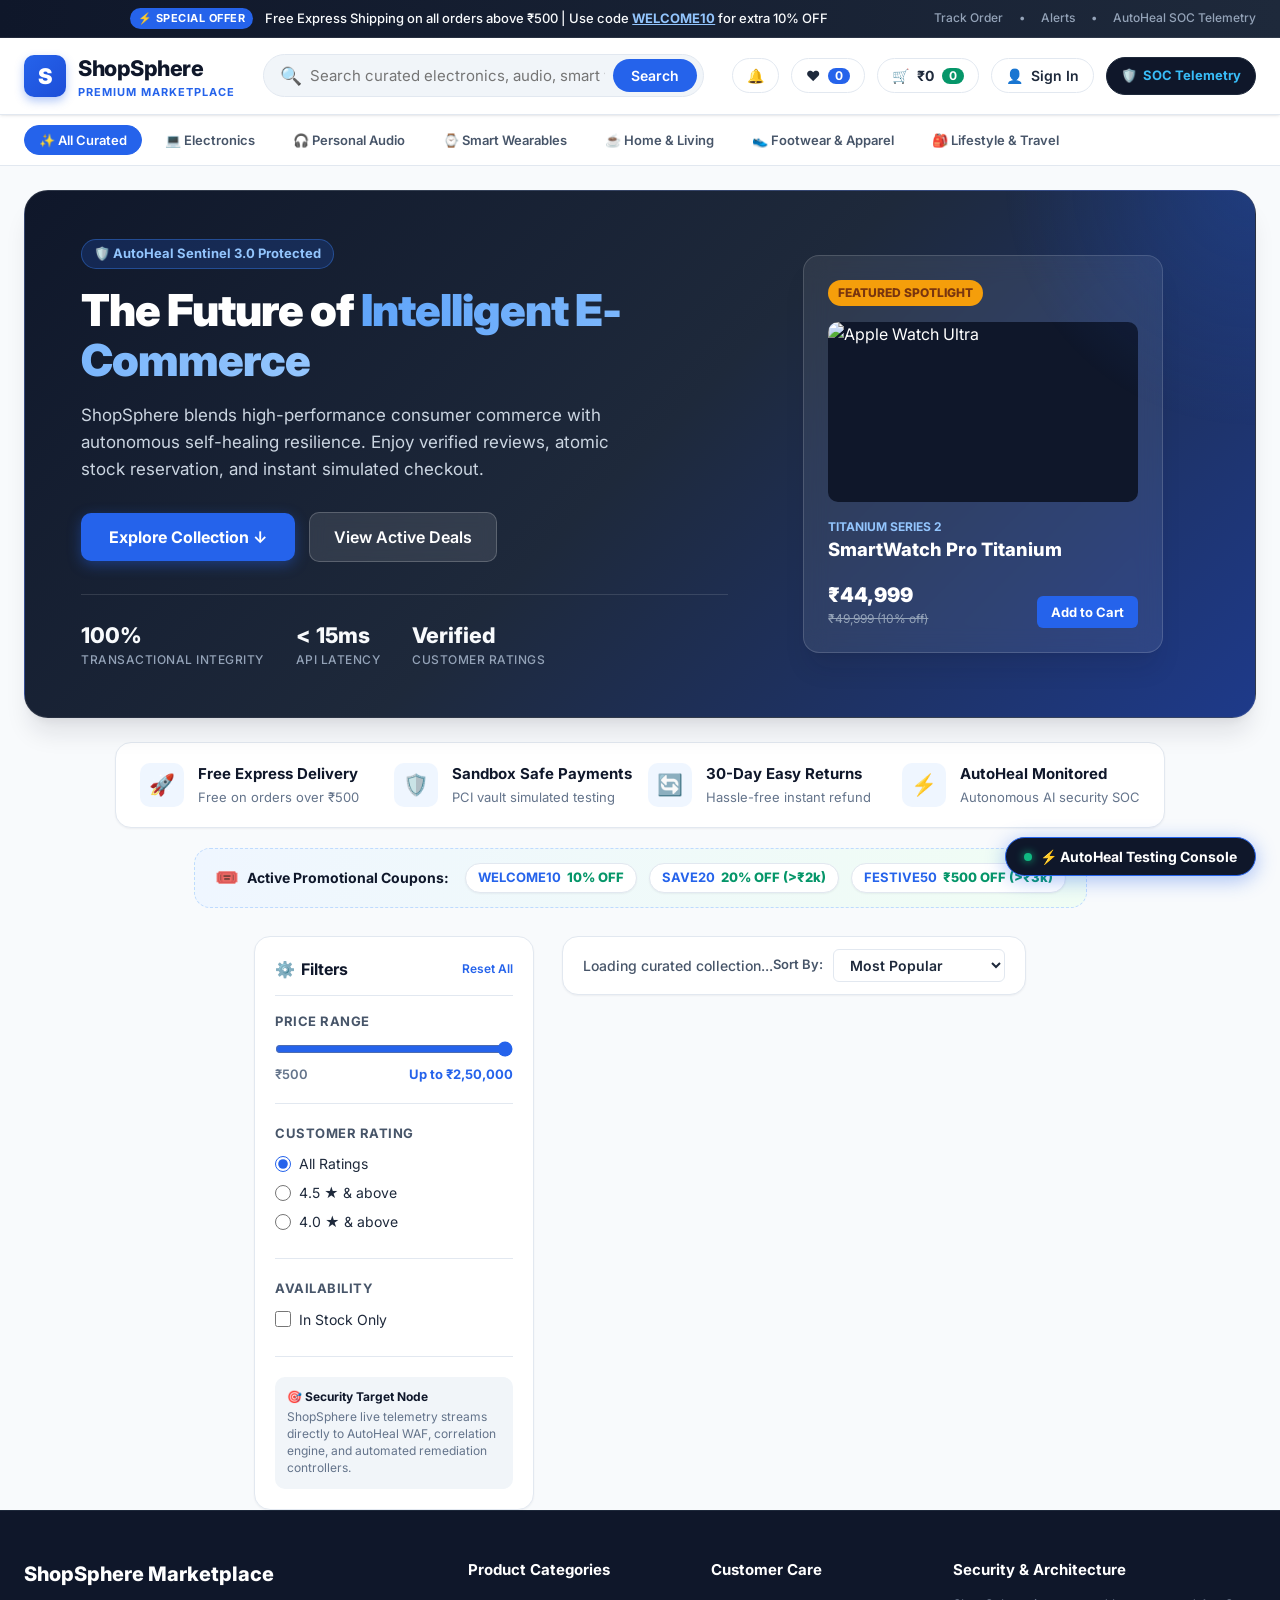
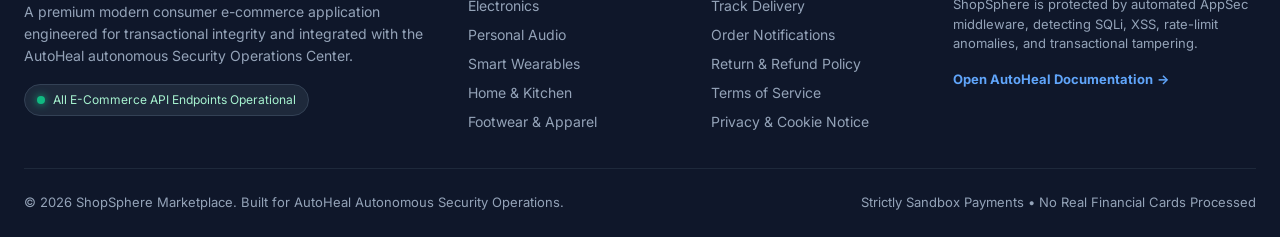
==== commit 897880b9: "feat(v3-phase-9): implement ShopSphere Premium E-Commerce Redesign and Security Integration" ====
--- a/autoheal/web/templates/shopsphere.html
+++ b/autoheal/web/templates/shopsphere.html
@@ -3,80 +3,206 @@
 <head>
     <meta charset="UTF-8">
     <meta name="viewport" content="width=device-width, initial-scale=1.0">
-    <title>ShopSphere | Next-Gen E-Commerce with AutoHeal Self-Healing</title>
+    <title>ShopSphere | Premium Modern Marketplace & Security Demonstration Platform</title>
+    <meta name="description" content="ShopSphere is a premium consumer e-commerce marketplace featuring real-time product discovery, verified ratings, transactional multi-step checkout, and continuous AutoHeal autonomous security telemetry.">
     <link rel="preconnect" href="https://fonts.googleapis.com">
     <link rel="preconnect" href="https://fonts.gstatic.com" crossorigin>
-    <link href="https://fonts.googleapis.com/css2?family=Inter:wght@400;500;600;700;800&family=JetBrains+Mono:wght@400;500;700&display=swap" rel="stylesheet">
+    <link href="https://fonts.googleapis.com/css2?family=Inter:wght@300;400;500;600;700;800;900&family=JetBrains+Mono:wght@400;500;700&display=swap" rel="stylesheet">
     <style>
         :root {
-            --primary: #2874f0;
-            --primary-hover: #125cd4;
-            --primary-dark: #0f3f8c;
-            --accent-yellow: #ffe500;
-            --accent-green: #388e3c;
-            --accent-red: #d32f2f;
-            --bg-page: #f1f3f6;
-            --bg-white: #ffffff;
-            --text-main: #212121;
-            --text-secondary: #878787;
-            --text-muted: #666666;
-            --border-light: #e0e0e0;
-            --shadow-card: 0 2px 8px rgba(0,0,0,0.08);
-            --shadow-hover: 0 8px 24px rgba(0,0,0,0.14);
-            --shadow-nav: 0 4px 12px rgba(40,116,240,0.15);
-            --radius-sm: 4px;
-            --radius-md: 8px;
-            --radius-lg: 12px;
-            --radius-pill: 9999px;
-            --font-main: 'Inter', -apple-system, BlinkMacSystemFont, sans-serif;
+            /* Surfaces - Clean Warm Slate Palette */
+            --bg-page: #F8FAFC;
+            --bg-surface: #FFFFFF;
+            --bg-muted: #F1F5F9;
+            --bg-card: #FFFFFF;
+            --bg-inset: #F8FAFC;
+            
+            /* Typography Colors */
+            --text-heading: #0F172A;
+            --text-body: #1E293B;
+            --text-secondary: #475569;
+            --text-muted: #64748B;
+            --text-disabled: #94A3B8;
+
+            /* Brand & Interaction Accents */
+            --primary: #2563EB;
+            --primary-hover: #1D4ED8;
+            --primary-active: #1E40AF;
+            --primary-light: #EFF6FF;
+            --primary-border: #BFDBFE;
+
+            /* Commercial Marketplace Accents */
+            --emerald: #059669;
+            --emerald-light: #ECFDF5;
+            --emerald-border: #A7F3D0;
+            --amber: #D97706;
+            --amber-light: #FFFBEB;
+            --amber-border: #FDE68A;
+            --rose: #E11D48;
+            --rose-light: #FFF1F2;
+            --rose-border: #FECDD3;
+
+            /* Borders & Dividers */
+            --border-subtle: #E2E8F0;
+            --border-hover: #CBD5E1;
+            --border-focus: #2563EB;
+
+            /* Elevation & Shadows */
+            --shadow-xs: 0 1px 2px 0 rgba(15, 23, 42, 0.05);
+            --shadow-sm: 0 1px 3px 0 rgba(15, 23, 42, 0.08), 0 1px 2px -1px rgba(15, 23, 42, 0.08);
+            --shadow-md: 0 4px 6px -1px rgba(15, 23, 42, 0.08), 0 2px 4px -2px rgba(15, 23, 42, 0.06);
+            --shadow-lg: 0 10px 15px -3px rgba(15, 23, 42, 0.08), 0 4px 6px -4px rgba(15, 23, 42, 0.04);
+            --shadow-xl: 0 20px 25px -5px rgba(15, 23, 42, 0.1), 0 8px 10px -6px rgba(15, 23, 42, 0.06);
+            --shadow-drawer: -4px 0 24px rgba(15, 23, 42, 0.15);
+
+            /* Radii */
+            --radius-xs: 4px;
+            --radius-sm: 6px;
+            --radius-md: 10px;
+            --radius-lg: 16px;
+            --radius-xl: 24px;
+            --radius-full: 9999px;
+
+            /* Typography */
+            --font-sans: 'Inter', -apple-system, BlinkMacSystemFont, "Segoe UI", Roboto, sans-serif;
             --font-mono: 'JetBrains Mono', monospace;
+            --transition-smooth: all 0.2s cubic-bezier(0.16, 1, 0.3, 1);
         }
 
         * {
             box-sizing: border-box;
             margin: 0;
             padding: 0;
-            font-family: var(--font-main);
+            font-family: var(--font-sans);
+            -webkit-font-smoothing: antialiased;
         }
 
         body {
             background-color: var(--bg-page);
-            color: var(--text-main);
+            color: var(--text-body);
             line-height: 1.5;
-            padding-bottom: 90px;
-        }
-
-        /* Top Header Navigation */
-        .navbar {
-            background-color: var(--primary);
+            min-height: 100vh;
+            display: flex;
+            flex-direction: column;
+            overflow-x: hidden;
+        }
+
+        a {
+            text-decoration: none;
+            color: inherit;
+        }
+
+        button {
+            cursor: pointer;
+            border: none;
+            background: none;
+            font-family: inherit;
+            transition: var(--transition-smooth);
+        }
+
+        /* 1. ANNOUNCEMENT TOP BAR */
+        .announcement-bar {
+            background: linear-gradient(90deg, #0F172A 0%, #1E293B 100%);
+            color: #F8FAFC;
+            font-size: 0.8125rem;
+            font-weight: 500;
+            padding: 8px 24px;
+            display: flex;
+            justify-content: space-between;
+            align-items: center;
+            border-bottom: 1px solid rgba(255, 255, 255, 0.08);
+            position: relative;
+            z-index: 1050;
+        }
+
+        .announcement-content {
+            display: flex;
+            align-items: center;
+            gap: 12px;
+            margin: 0 auto;
+        }
+
+        .announcement-badge {
+            background: var(--primary);
+            color: white;
+            font-size: 0.6875rem;
+            font-weight: 700;
+            padding: 2px 8px;
+            border-radius: var(--radius-full);
+            text-transform: uppercase;
+            letter-spacing: 0.5px;
+        }
+
+        .announcement-promo {
+            color: #93C5FD;
+            font-weight: 700;
+            text-decoration: underline;
+            cursor: pointer;
+        }
+
+        .top-bar-links {
+            display: flex;
+            align-items: center;
+            gap: 16px;
+            font-size: 0.75rem;
+            color: #94A3B8;
+        }
+
+        .top-bar-links a:hover {
+            color: white;
+        }
+
+        /* 2. MAIN HEADER & NAVIGATION */
+        .site-header {
+            background: var(--bg-surface);
+            border-bottom: 1px solid var(--border-subtle);
             position: sticky;
             top: 0;
             z-index: 1000;
-            box-shadow: var(--shadow-nav);
+            box-shadow: var(--shadow-sm);
+        }
+
+        .nav-inner {
+            max-width: 1440px;
+            margin: 0 auto;
+            padding: 14px 24px;
+            display: flex;
+            align-items: center;
+            justify-content: space-between;
+            gap: 28px;
+        }
+
+        .brand-container {
+            display: flex;
+            align-items: center;
+            gap: 12px;
+            cursor: pointer;
+            text-decoration: none;
+        }
+
+        .brand-logo-mark {
+            width: 42px;
+            height: 42px;
+            background: linear-gradient(135deg, #2563EB 0%, #1D4ED8 100%);
+            border-radius: var(--radius-md);
+            display: flex;
+            align-items: center;
+            justify-content: center;
             color: white;
-        }
-
-        .nav-container {
-            max-width: 1360px;
-            margin: 0 auto;
-            display: flex;
-            align-items: center;
-            justify-content: space-between;
-            padding: 12px 20px;
-            gap: 20px;
-        }
-
-        .logo-area {
+            font-weight: 900;
+            font-size: 1.35rem;
+            box-shadow: 0 4px 10px rgba(37, 99, 235, 0.35);
+        }
+
+        .brand-text {
             display: flex;
             flex-direction: column;
-            text-decoration: none;
-            color: white;
-            cursor: pointer;
-        }
-
-        .brand-title {
-            font-size: 1.5rem;
+        }
+
+        .brand-name {
+            font-size: 1.35rem;
             font-weight: 800;
+            color: var(--text-heading);
             letter-spacing: -0.5px;
             display: flex;
             align-items: center;
@@ -84,378 +210,518 @@
         }
 
         .brand-tagline {
-            font-size: 0.72rem;
-            font-style: italic;
-            color: #dbe7ff;
-            display: flex;
-            align-items: center;
-            gap: 4px;
-        }
-
-        .brand-tagline span {
-            color: var(--accent-yellow);
+            font-size: 0.6875rem;
             font-weight: 700;
+            text-transform: uppercase;
+            letter-spacing: 1px;
+            color: var(--primary);
         }
 
         /* Search Bar */
         .search-container {
             flex: 1;
-            max-width: 620px;
+            max-width: 680px;
             position: relative;
         }
 
-        .search-input-wrapper {
-            display: flex;
+        .search-box {
+            display: flex;
+            align-items: center;
+            background: var(--bg-muted);
+            border: 1.5px solid var(--border-subtle);
+            border-radius: var(--radius-full);
+            padding: 4px 6px 4px 16px;
+            transition: var(--transition-smooth);
+        }
+
+        .search-box:focus-within {
             background: white;
-            border-radius: var(--radius-sm);
-            overflow: hidden;
-            box-shadow: 0 1px 3px rgba(0,0,0,0.12);
+            border-color: var(--primary);
+            box-shadow: 0 0 0 3px rgba(37, 99, 235, 0.15);
         }
 
         .search-input {
-            width: 100%;
-            padding: 10px 16px;
+            flex: 1;
             border: none;
+            background: transparent;
+            font-size: 0.9375rem;
+            color: var(--text-heading);
             outline: none;
-            font-size: 0.95rem;
-            color: var(--text-main);
-        }
-
-        .search-btn {
-            background: white;
-            border: none;
-            padding: 0 16px;
-            color: var(--primary);
-            cursor: pointer;
+            padding: 6px 8px;
+        }
+
+        .search-clear-btn {
+            color: var(--text-muted);
             font-size: 1.1rem;
-            transition: color 0.2s;
-        }
-
-        .search-btn:hover {
-            color: var(--primary-dark);
-        }
-
-        /* Nav Action Buttons */
+            padding: 4px 8px;
+            display: none;
+        }
+
+        .search-clear-btn.active {
+            display: block;
+        }
+
+        .search-action-btn {
+            background: var(--primary);
+            color: white;
+            padding: 8px 18px;
+            border-radius: var(--radius-full);
+            font-size: 0.875rem;
+            font-weight: 600;
+            display: flex;
+            align-items: center;
+            gap: 6px;
+        }
+
+        .search-action-btn:hover {
+            background: var(--primary-hover);
+        }
+
+        /* Header Navigation Actions */
         .nav-actions {
             display: flex;
             align-items: center;
-            gap: 16px;
-        }
-
-        .nav-btn {
-            display: inline-flex;
-            align-items: center;
-            gap: 8px;
-            background: transparent;
-            color: white;
-            border: none;
-            font-weight: 600;
-            font-size: 0.95rem;
-            cursor: pointer;
-            padding: 8px 14px;
-            border-radius: var(--radius-sm);
-            transition: all 0.2s;
-            text-decoration: none;
-            position: relative;
-        }
-
-        .nav-btn:hover {
-            background: rgba(255,255,255,0.15);
-        }
-
-        .nav-btn-login {
-            background: white;
-            color: var(--primary);
-            font-weight: 700;
-            padding: 7px 22px;
-        }
-
-        .nav-btn-login:hover {
-            background: #f8faff;
-            color: var(--primary-hover);
-        }
-
-        .badge-count {
-            position: absolute;
-            top: 2px;
-            right: 4px;
-            background: var(--accent-yellow);
-            color: #000;
-            font-size: 0.72rem;
-            font-weight: 800;
-            padding: 2px 6px;
-            border-radius: var(--radius-pill);
-            line-height: 1;
-        }
-
-        /* Sub-Header Categories Bar */
-        .category-strip {
-            background: white;
-            box-shadow: 0 1px 3px rgba(0,0,0,0.06);
-            border-bottom: 1px solid var(--border-light);
-        }
-
-        .category-container {
-            max-width: 1360px;
-            margin: 0 auto;
-            display: flex;
-            align-items: center;
-            justify-content: space-between;
-            padding: 10px 20px;
-            overflow-x: auto;
             gap: 12px;
         }
 
-        .cat-item {
+        .nav-action-pill {
             display: flex;
             align-items: center;
             gap: 8px;
             padding: 8px 14px;
-            border-radius: var(--radius-pill);
-            background: #f8faff;
+            border-radius: var(--radius-full);
+            font-size: 0.875rem;
+            font-weight: 600;
+            color: var(--text-body);
+            background: var(--bg-surface);
+            border: 1px solid var(--border-subtle);
+            transition: var(--transition-smooth);
+            position: relative;
+        }
+
+        .nav-action-pill:hover {
+            background: var(--bg-muted);
+            border-color: var(--border-hover);
+            color: var(--text-heading);
+        }
+
+        .nav-action-pill.active {
+            background: var(--primary-light);
+            border-color: var(--primary-border);
+            color: var(--primary);
+        }
+
+        .counter-badge {
+            background: var(--primary);
+            color: white;
+            font-size: 0.75rem;
+            font-weight: 700;
+            padding: 2px 7px;
+            border-radius: var(--radius-full);
+            line-height: 1;
+        }
+
+        .counter-badge.red {
+            background: var(--rose);
+        }
+
+        .counter-badge.emerald {
+            background: var(--emerald);
+        }
+
+        .soc-nav-link {
+            background: #0F172A;
+            color: #38BDF8;
+            border: 1px solid #1E293B;
+            font-weight: 700;
+            font-size: 0.8125rem;
+            padding: 8px 14px;
+            border-radius: var(--radius-full);
+            display: flex;
+            align-items: center;
+            gap: 6px;
+        }
+
+        .soc-nav-link:hover {
+            background: #1E293B;
+            color: #7DD3FC;
+        }
+
+        /* 3. CATEGORY RIBBON */
+        .category-ribbon {
+            background: var(--bg-surface);
+            border-bottom: 1px solid var(--border-subtle);
+            overflow-x: auto;
+            white-space: nowrap;
+            scrollbar-width: none;
+        }
+
+        .category-ribbon::-webkit-scrollbar {
+            display: none;
+        }
+
+        .category-ribbon-inner {
+            max-width: 1440px;
+            margin: 0 auto;
+            padding: 10px 24px;
+            display: flex;
+            align-items: center;
+            gap: 8px;
+        }
+
+        .category-chip {
+            padding: 6px 14px;
+            border-radius: var(--radius-full);
+            font-size: 0.8125rem;
+            font-weight: 600;
+            color: var(--text-secondary);
+            background: transparent;
             border: 1px solid transparent;
-            color: var(--text-main);
-            font-size: 0.88rem;
-            font-weight: 600;
+            display: flex;
+            align-items: center;
+            gap: 6px;
             cursor: pointer;
-            white-space: nowrap;
-            transition: all 0.2s;
-        }
-
-        .cat-item:hover, .cat-item.active {
-            background: #e8f0fe;
-            border-color: #c2d7fe;
-            color: var(--primary);
-        }
-
-        /* Banner Carousel */
-        .promo-banner {
-            max-width: 1360px;
-            margin: 16px auto;
-            padding: 0 20px;
-        }
-
-        .banner-card {
-            background: linear-gradient(135deg, #0d47a1, #1976d2, #2874f0);
-            border-radius: var(--radius-md);
+            transition: var(--transition-smooth);
+        }
+
+        .category-chip:hover {
+            background: var(--bg-muted);
+            color: var(--text-heading);
+        }
+
+        .category-chip.active {
+            background: var(--primary);
             color: white;
-            padding: 28px 36px;
-            display: flex;
-            justify-content: space-between;
-            align-items: center;
-            box-shadow: 0 6px 18px rgba(13,71,161,0.25);
+            border-color: var(--primary);
+        }
+
+        /* 4. HERO SECTION */
+        .hero-banner {
+            max-width: 1440px;
+            margin: 24px auto 0 auto;
+            padding: 0 24px;
+        }
+
+        .hero-card {
+            background: linear-gradient(135deg, #0F172A 0%, #1E293B 50%, #1E3A8A 100%);
+            border-radius: var(--radius-xl);
+            padding: 48px 56px;
+            color: white;
+            display: grid;
+            grid-template-columns: 1.2fr 0.8fr;
+            align-items: center;
+            gap: 40px;
             position: relative;
             overflow: hidden;
-        }
-
-        .banner-content h2 {
-            font-size: 1.8rem;
-            font-weight: 800;
-            margin-bottom: 6px;
-        }
-
-        .banner-content p {
-            font-size: 1.05rem;
-            color: #e3f2fd;
-            margin-bottom: 14px;
-        }
-
-        .banner-pill {
-            display: inline-flex;
-            align-items: center;
-            gap: 8px;
-            background: rgba(255,255,255,0.18);
+            box-shadow: var(--shadow-xl);
+            border: 1px solid rgba(255, 255, 255, 0.1);
+        }
+
+        .hero-card::after {
+            content: '';
+            position: absolute;
+            top: -50%;
+            right: -20%;
+            width: 500px;
+            height: 500px;
+            background: radial-gradient(circle, rgba(37, 99, 235, 0.25) 0%, transparent 70%);
+            pointer-events: none;
+        }
+
+        .hero-headline {
+            font-size: 2.75rem;
+            font-weight: 900;
+            line-height: 1.15;
+            letter-spacing: -1px;
+            margin-bottom: 16px;
+        }
+
+        .hero-headline span {
+            background: linear-gradient(90deg, #60A5FA, #93C5FD);
+            -webkit-background-clip: text;
+            -webkit-text-fill-color: transparent;
+        }
+
+        .hero-subhead {
+            font-size: 1.0625rem;
+            color: #CBD5E1;
+            line-height: 1.6;
+            margin-bottom: 28px;
+            max-width: 540px;
+        }
+
+        .hero-ctas {
+            display: flex;
+            align-items: center;
+            gap: 14px;
+            margin-bottom: 32px;
+        }
+
+        .btn-primary-hero {
+            background: var(--primary);
+            color: white;
+            font-size: 1rem;
+            font-weight: 700;
+            padding: 14px 28px;
+            border-radius: var(--radius-md);
+            box-shadow: 0 4px 14px rgba(37, 99, 235, 0.4);
+        }
+
+        .btn-primary-hero:hover {
+            background: var(--primary-hover);
+            transform: translateY(-1px);
+        }
+
+        .btn-secondary-hero {
+            background: rgba(255, 255, 255, 0.1);
+            color: white;
+            font-size: 1rem;
+            font-weight: 600;
+            padding: 14px 24px;
+            border-radius: var(--radius-md);
+            border: 1px solid rgba(255, 255, 255, 0.2);
             backdrop-filter: blur(8px);
-            padding: 6px 14px;
-            border-radius: var(--radius-pill);
-            font-size: 0.85rem;
-            font-weight: 600;
-            border: 1px solid rgba(255,255,255,0.3);
-        }
-
-        .banner-badge {
-            background: var(--accent-yellow);
-            color: #000;
-            padding: 10px 18px;
-            border-radius: var(--radius-md);
-            font-weight: 800;
-            font-size: 1.1rem;
-            text-align: center;
-            box-shadow: 0 4px 12px rgba(0,0,0,0.15);
-        }
-
-        /* Category Pill (Step 3 in Diagram) */
-        .cat-pill-all {
-            background: #2874f0;
-            color: white;
-            border: none;
-            border-radius: var(--radius-pill);
-            padding: 8px 18px;
-            font-weight: 700;
-            font-size: 0.88rem;
-            cursor: pointer;
-            display: flex;
-            align-items: center;
-            gap: 6px;
-            white-space: nowrap;
-            transition: background 0.2s;
-        }
-
-        .cat-pill-all:hover {
-            background: #125cd4;
-        }
-
-        /* Featured Products Grid (Step 3 in Diagram) */
-        .featured-section {
-            max-width: 1360px;
-            margin: 24px auto 32px;
-            padding: 0 20px;
-        }
-
-        .featured-title {
+        }
+
+        .btn-secondary-hero:hover {
+            background: rgba(255, 255, 255, 0.2);
+        }
+
+        .hero-stats-row {
+            display: flex;
+            align-items: center;
+            gap: 32px;
+            border-top: 1px solid rgba(255, 255, 255, 0.12);
+            padding-top: 24px;
+        }
+
+        .hero-stat-item {
+            display: flex;
+            flex-direction: column;
+        }
+
+        .hero-stat-val {
             font-size: 1.35rem;
             font-weight: 800;
-            color: var(--text-main);
-            margin-bottom: 16px;
-            display: flex;
-            align-items: center;
-            gap: 10px;
-        }
-
-        .featured-grid {
+            color: #F8FAFC;
+        }
+
+        .hero-stat-lbl {
+            font-size: 0.75rem;
+            color: #94A3B8;
+            font-weight: 500;
+            text-transform: uppercase;
+            letter-spacing: 0.5px;
+        }
+
+        .hero-graphic-wrap {
+            display: flex;
+            flex-direction: column;
+            align-items: center;
+            justify-content: center;
+            position: relative;
+        }
+
+        .hero-featured-card {
+            background: rgba(255, 255, 255, 0.08);
+            border: 1px solid rgba(255, 255, 255, 0.15);
+            backdrop-filter: blur(12px);
+            border-radius: var(--radius-lg);
+            padding: 24px;
+            width: 100%;
+            max-width: 360px;
+            box-shadow: var(--shadow-xl);
+            display: flex;
+            flex-direction: column;
+            gap: 16px;
+        }
+
+        .hero-badge-tag {
+            align-self: flex-start;
+            background: #F59E0B;
+            color: #78350F;
+            font-size: 0.75rem;
+            font-weight: 800;
+            padding: 4px 10px;
+            border-radius: var(--radius-full);
+            text-transform: uppercase;
+        }
+
+        .hero-img-preview {
+            width: 100%;
+            height: 180px;
+            border-radius: var(--radius-md);
+            overflow: hidden;
+            background: #0F172A;
+            display: flex;
+            align-items: center;
+            justify-content: center;
+        }
+
+        .hero-img-preview img {
+            width: 100%;
+            height: 100%;
+            object-fit: cover;
+        }
+
+        .hero-featured-info {
+            display: flex;
+            justify-content: space-between;
+            align-items: flex-end;
+        }
+
+        /* 5. TRUST PILLARS BAR */
+        .trust-bar {
+            max-width: 1440px;
+            margin: 24px auto 0 auto;
+            padding: 0 24px;
+        }
+
+        .trust-grid {
             display: grid;
             grid-template-columns: repeat(4, 1fr);
             gap: 16px;
-        }
-
-        @media (max-width: 992px) {
-            .featured-grid {
-                grid-template-columns: repeat(2, 1fr);
-            }
-        }
-
-        @media (max-width: 580px) {
-            .featured-grid {
-                grid-template-columns: 1fr;
-            }
-        }
-
-        .featured-card {
+            background: var(--bg-surface);
+            border: 1px solid var(--border-subtle);
+            border-radius: var(--radius-lg);
+            padding: 20px 24px;
+            box-shadow: var(--shadow-xs);
+        }
+
+        .trust-item {
+            display: flex;
+            align-items: center;
+            gap: 14px;
+        }
+
+        .trust-icon-box {
+            width: 44px;
+            height: 44px;
+            border-radius: var(--radius-md);
+            background: var(--primary-light);
+            color: var(--primary);
+            display: flex;
+            align-items: center;
+            justify-content: center;
+            font-size: 1.3rem;
+            flex-shrink: 0;
+        }
+
+        .trust-text h4 {
+            font-size: 0.9375rem;
+            font-weight: 700;
+            color: var(--text-heading);
+            margin-bottom: 2px;
+        }
+
+        .trust-text p {
+            font-size: 0.8125rem;
+            color: var(--text-muted);
+        }
+
+        /* 6. PROMOTIONS / COUPON TICKER */
+        .coupon-strip {
+            max-width: 1440px;
+            margin: 20px auto 0 auto;
+            padding: 0 24px;
+        }
+
+        .coupon-banner {
+            background: linear-gradient(90deg, #EFF6FF 0%, #F0FDF4 100%);
+            border: 1px dashed var(--primary-border);
+            border-radius: var(--radius-lg);
+            padding: 14px 20px;
+            display: flex;
+            align-items: center;
+            justify-content: space-between;
+            gap: 16px;
+        }
+
+        .coupon-codes-group {
+            display: flex;
+            align-items: center;
+            gap: 12px;
+            flex-wrap: wrap;
+        }
+
+        .coupon-tag {
             background: white;
-            border-radius: var(--radius-md);
-            border: 1px solid var(--border-light);
-            padding: 20px 18px;
-            display: flex;
-            flex-direction: column;
-            align-items: center;
-            text-align: center;
-            box-shadow: 0 2px 8px rgba(0,0,0,0.06);
-            transition: transform 0.2s, box-shadow 0.2s;
-        }
-
-        .featured-card:hover {
-            transform: translateY(-4px);
-            box-shadow: 0 8px 24px rgba(0,0,0,0.12);
-        }
-
-        .featured-img-wrap {
-            width: 100%;
-            height: 160px;
-            display: flex;
-            align-items: center;
-            justify-content: center;
-            margin-bottom: 14px;
+            border: 1px solid var(--border-subtle);
+            border-radius: var(--radius-full);
+            padding: 4px 12px;
+            font-size: 0.8125rem;
+            font-family: var(--font-mono);
+            font-weight: 700;
+            color: var(--primary);
+            display: flex;
+            align-items: center;
+            gap: 6px;
             cursor: pointer;
-        }
-
-        .featured-img-wrap img {
-            max-height: 100%;
-            max-width: 100%;
-            object-fit: contain;
-            transition: transform 0.3s;
-        }
-
-        .featured-card:hover .featured-img-wrap img {
-            transform: scale(1.06);
-        }
-
-        .featured-item-title {
-            font-size: 1.05rem;
+            box-shadow: var(--shadow-xs);
+            transition: var(--transition-smooth);
+        }
+
+        .coupon-tag:hover {
+            border-color: var(--primary);
+            background: var(--primary-light);
+            transform: scale(1.02);
+        }
+
+        /* 7. MAIN CATALOG DISCOVERY VIEW */
+        .catalog-container {
+            max-width: 1440px;
+            margin: 28px auto 0 auto;
+            padding: 0 24px;
+            display: grid;
+            grid-template-columns: 280px 1fr;
+            gap: 28px;
+            align-items: start;
+        }
+
+        /* Sidebar Filter Panel */
+        .filter-sidebar {
+            background: var(--bg-surface);
+            border: 1px solid var(--border-subtle);
+            border-radius: var(--radius-lg);
+            padding: 20px;
+            box-shadow: var(--shadow-xs);
+            position: sticky;
+            top: 88px;
+        }
+
+        .filter-header {
+            display: flex;
+            align-items: center;
+            justify-content: space-between;
+            padding-bottom: 14px;
+            border-bottom: 1px solid var(--border-subtle);
+            margin-bottom: 16px;
+        }
+
+        .filter-header h3 {
+            font-size: 1rem;
             font-weight: 700;
-            color: var(--text-main);
-            margin-bottom: 6px;
-        }
-
-        .featured-item-price {
-            font-size: 1.2rem;
-            font-weight: 800;
-            color: #111827;
-            margin-bottom: 14px;
-        }
-
-        .featured-add-btn {
-            width: 100%;
-            background: #2874f0;
-            color: white;
-            border: none;
-            padding: 10px 16px;
-            font-size: 0.95rem;
-            font-weight: 700;
-            border-radius: 4px;
+            color: var(--text-heading);
+            display: flex;
+            align-items: center;
+            gap: 6px;
+        }
+
+        .filter-reset-link {
+            font-size: 0.75rem;
+            font-weight: 600;
+            color: var(--primary);
             cursor: pointer;
-            transition: background 0.2s, transform 0.1s;
-        }
-
-        .featured-add-btn:hover {
-            background: #125cd4;
-        }
-
-        /* Main Shopping Layout */
-        .main-layout {
-            max-width: 1360px;
-            margin: 0 auto;
-            padding: 0 20px;
-            display: grid;
-            grid-template-columns: 260px 1fr;
-            gap: 20px;
-            align-items: start;
-        }
-
-        /* Sidebar Filters */
-        .filter-sidebar {
-            background: white;
-            border-radius: var(--radius-md);
-            box-shadow: var(--shadow-card);
-            padding: 18px;
-            border: 1px solid var(--border-light);
-            position: sticky;
-            top: 75px;
-        }
-
-        .filter-title {
-            font-size: 1.05rem;
-            font-weight: 700;
-            border-bottom: 1px solid var(--border-light);
-            padding-bottom: 12px;
-            margin-bottom: 16px;
-            display: flex;
-            justify-content: space-between;
-            align-items: center;
-        }
-
-        .filter-reset-btn {
-            background: none;
-            border: none;
-            color: var(--primary);
-            font-size: 0.8rem;
-            font-weight: 700;
-            cursor: pointer;
+        }
+
+        .filter-reset-link:hover {
+            text-decoration: underline;
         }
 
         .filter-section {
             margin-bottom: 20px;
-            border-bottom: 1px solid #f0f0f0;
-            padding-bottom: 16px;
+            padding-bottom: 18px;
+            border-bottom: 1px solid var(--border-subtle);
         }
 
         .filter-section:last-child {
@@ -464,1321 +730,1752 @@
             padding-bottom: 0;
         }
 
-        .filter-section h4 {
-            font-size: 0.85rem;
+        .filter-title {
+            font-size: 0.8125rem;
+            font-weight: 700;
             text-transform: uppercase;
             letter-spacing: 0.5px;
             color: var(--text-secondary);
             margin-bottom: 10px;
         }
 
-        .filter-option {
+        .filter-checkbox-item {
             display: flex;
             align-items: center;
             gap: 8px;
+            font-size: 0.875rem;
+            color: var(--text-body);
             margin-bottom: 8px;
-            font-size: 0.9rem;
             cursor: pointer;
         }
 
-        .filter-option input[type="radio"],
-        .filter-option input[type="checkbox"] {
+        .filter-checkbox-item input {
+            cursor: pointer;
+            accent-color: var(--primary);
+            width: 16px;
+            height: 16px;
+        }
+
+        .range-slider-wrap {
+            display: flex;
+            flex-direction: column;
+            gap: 8px;
+        }
+
+        .range-slider-wrap input[type="range"] {
+            width: 100%;
             accent-color: var(--primary);
             cursor: pointer;
         }
 
-        .price-slider-group {
+        .range-val-readout {
+            display: flex;
+            justify-content: space-between;
+            font-size: 0.8125rem;
+            font-weight: 600;
+            color: var(--text-muted);
+        }
+
+        /* Products Listing Area */
+        .products-area {
             display: flex;
             flex-direction: column;
-            gap: 8px;
-        }
-
-        .price-range-slider {
-            width: 100%;
-            accent-color: var(--primary);
-        }
-
-        .price-val-display {
-            font-size: 0.85rem;
+            gap: 18px;
+        }
+
+        .catalog-toolbar {
+            background: var(--bg-surface);
+            border: 1px solid var(--border-subtle);
+            border-radius: var(--radius-lg);
+            padding: 12px 20px;
+            display: flex;
+            align-items: center;
+            justify-content: space-between;
+            box-shadow: var(--shadow-xs);
+        }
+
+        .catalog-summary-text {
+            font-size: 0.875rem;
+            color: var(--text-secondary);
+            font-weight: 500;
+        }
+
+        .catalog-summary-text strong {
+            color: var(--text-heading);
+        }
+
+        .catalog-sort-select {
+            padding: 6px 12px;
+            border-radius: var(--radius-sm);
+            border: 1px solid var(--border-subtle);
+            background: var(--bg-surface);
+            font-size: 0.875rem;
             font-weight: 600;
-            color: var(--text-main);
-        }
-
-        /* Products Catalog Area */
-        .catalog-area {
-            display: flex;
-            flex-direction: column;
-            gap: 16px;
-        }
-
-        .catalog-header {
-            background: white;
-            border-radius: var(--radius-md);
-            padding: 14px 20px;
-            box-shadow: var(--shadow-card);
-            border: 1px solid var(--border-light);
-            display: flex;
-            justify-content: space-between;
-            align-items: center;
-            flex-wrap: wrap;
-            gap: 12px;
-        }
-
-        .catalog-stats {
-            font-size: 0.95rem;
-            font-weight: 600;
-            color: var(--text-main);
-        }
-
-        .catalog-sort {
-            display: flex;
-            align-items: center;
-            gap: 10px;
-            font-size: 0.9rem;
-        }
-
-        .catalog-sort select {
-            padding: 6px 12px;
-            border: 1px solid var(--border-light);
-            border-radius: var(--radius-sm);
-            background: white;
-            font-size: 0.88rem;
+            color: var(--text-body);
             outline: none;
             cursor: pointer;
         }
 
         /* Product Cards Grid */
-        .product-grid {
+        .products-grid {
             display: grid;
-            grid-template-columns: repeat(auto-fill, minmax(240px, 1fr));
-            gap: 16px;
+            grid-template-columns: repeat(auto-fill, minmax(260px, 1fr));
+            gap: 20px;
         }
 
         .product-card {
-            background: white;
-            border-radius: var(--radius-md);
-            border: 1px solid var(--border-light);
-            box-shadow: var(--shadow-card);
-            overflow: hidden;
+            background: var(--bg-surface);
+            border: 1px solid var(--border-subtle);
+            border-radius: var(--radius-lg);
+            padding: 16px;
             display: flex;
             flex-direction: column;
-            transition: transform 0.2s, box-shadow 0.2s;
+            justify-content: space-between;
             position: relative;
+            box-shadow: var(--shadow-xs);
+            transition: var(--transition-smooth);
         }
 
         .product-card:hover {
-            transform: translateY(-4px);
-            box-shadow: var(--shadow-hover);
-        }
-
-        .card-badge {
+            transform: translateY(-3px);
+            box-shadow: var(--shadow-lg);
+            border-color: var(--border-hover);
+        }
+
+        .card-badge-tag {
             position: absolute;
-            top: 10px;
-            left: 10px;
+            top: 14px;
+            left: 14px;
             background: var(--primary);
             color: white;
-            font-size: 0.7rem;
+            font-size: 0.6875rem;
             font-weight: 700;
             padding: 3px 8px;
-            border-radius: var(--radius-sm);
+            border-radius: var(--radius-full);
             z-index: 2;
-        }
-
-        .card-wishlist-btn {
+            text-transform: uppercase;
+            letter-spacing: 0.5px;
+        }
+
+        .card-badge-tag.amber {
+            background: var(--amber);
+        }
+
+        .card-wishlist-toggle {
             position: absolute;
-            top: 10px;
-            right: 10px;
+            top: 12px;
+            right: 12px;
+            width: 34px;
+            height: 34px;
+            border-radius: var(--radius-full);
             background: white;
-            border: 1px solid var(--border-light);
-            width: 32px;
-            height: 32px;
-            border-radius: 50%;
+            border: 1px solid var(--border-subtle);
+            display: flex;
+            align-items: center;
+            justify-content: center;
+            font-size: 1.1rem;
+            color: var(--text-muted);
+            box-shadow: var(--shadow-xs);
+            z-index: 2;
+            transition: var(--transition-smooth);
+        }
+
+        .card-wishlist-toggle:hover {
+            transform: scale(1.1);
+        }
+
+        .card-wishlist-toggle.active {
+            color: var(--rose);
+            background: var(--rose-light);
+            border-color: var(--rose-border);
+        }
+
+        .card-media-wrap {
+            width: 100%;
+            height: 200px;
+            border-radius: var(--radius-md);
+            overflow: hidden;
+            background: #F8FAFC;
             display: flex;
             align-items: center;
             justify-content: center;
             cursor: pointer;
-            box-shadow: 0 2px 6px rgba(0,0,0,0.1);
-            transition: all 0.2s;
-            z-index: 2;
-            color: #999;
-        }
-
-        .card-wishlist-btn:hover, .card-wishlist-btn.active {
-            color: #e91e63;
-            transform: scale(1.1);
-        }
-
-        .card-img-wrap {
-            height: 190px;
-            background: #fdfdfd;
-            display: flex;
-            align-items: center;
-            justify-content: center;
-            padding: 16px;
+            margin-bottom: 14px;
             position: relative;
-            cursor: pointer;
-        }
-
-        .card-img-wrap img {
-            max-height: 100%;
-            max-width: 100%;
+        }
+
+        .card-media-wrap img {
+            max-width: 90%;
+            max-height: 90%;
             object-fit: contain;
             transition: transform 0.3s ease;
         }
 
-        .product-card:hover .card-img-wrap img {
-            transform: scale(1.04);
-        }
-
-        .card-details {
-            padding: 14px 16px;
-            display: flex;
-            flex-direction: column;
-            flex: 1;
-            justify-content: space-between;
-        }
-
-        .card-title {
-            font-size: 0.92rem;
-            font-weight: 600;
-            color: var(--text-main);
-            margin-bottom: 6px;
+        .product-card:hover .card-media-wrap img {
+            transform: scale(1.06);
+        }
+
+        .card-category-brand {
+            font-size: 0.6875rem;
+            font-weight: 700;
+            text-transform: uppercase;
+            letter-spacing: 0.5px;
+            color: var(--primary);
+            margin-bottom: 4px;
+        }
+
+        .card-product-title {
+            font-size: 0.9375rem;
+            font-weight: 700;
+            color: var(--text-heading);
+            line-height: 1.4;
+            margin-bottom: 8px;
+            cursor: pointer;
             display: -webkit-box;
             -webkit-line-clamp: 2;
             -webkit-box-orient: vertical;
             overflow: hidden;
-            height: 2.7rem;
-            cursor: pointer;
-        }
-
-        .card-title:hover {
+            height: 2.8em;
+        }
+
+        .card-product-title:hover {
             color: var(--primary);
         }
 
-        .rating-badge {
-            display: inline-flex;
-            align-items: center;
-            gap: 4px;
-            background: var(--accent-green);
-            color: white;
+        .card-ratings-row {
+            display: flex;
+            align-items: center;
+            gap: 6px;
+            margin-bottom: 12px;
+        }
+
+        .star-badge {
+            background: #FEF3C7;
+            color: #92400E;
             font-size: 0.75rem;
             font-weight: 700;
-            padding: 2px 7px;
-            border-radius: var(--radius-sm);
-            width: fit-content;
-            margin-bottom: 8px;
-        }
-
-        .review-count {
-            color: var(--text-secondary);
+            padding: 2px 6px;
+            border-radius: var(--radius-xs);
+            display: flex;
+            align-items: center;
+            gap: 2px;
+        }
+
+        .review-count-label {
             font-size: 0.75rem;
-            margin-left: 4px;
-            font-weight: 400;
-        }
-
-        .card-pricing {
+            color: var(--text-muted);
+        }
+
+        .card-pricing-row {
             display: flex;
             align-items: baseline;
             gap: 8px;
-            margin-bottom: 10px;
-        }
-
-        .selling-price {
-            font-size: 1.15rem;
+            margin-bottom: 8px;
+        }
+
+        .price-current {
+            font-size: 1.25rem;
+            font-weight: 800;
+            color: var(--text-heading);
+        }
+
+        .price-original {
+            font-size: 0.8125rem;
+            color: var(--text-muted);
+            text-decoration: line-through;
+        }
+
+        .price-discount-tag {
+            font-size: 0.75rem;
             font-weight: 700;
-            color: var(--text-main);
-        }
-
-        .original-price {
-            font-size: 0.85rem;
-            color: var(--text-secondary);
-            text-decoration: line-through;
-        }
-
-        .discount-tag {
-            font-size: 0.8rem;
-            font-weight: 700;
-            color: var(--accent-green);
-        }
-
-        .stock-indicator {
+            color: var(--emerald);
+            background: var(--emerald-light);
+            padding: 1px 6px;
+            border-radius: var(--radius-xs);
+        }
+
+        .card-stock-status {
             font-size: 0.75rem;
             font-weight: 600;
-            margin-bottom: 12px;
-        }
-
-        .stock-indicator.in-stock {
-            color: var(--accent-green);
-        }
-
-        .stock-indicator.low-stock {
-            color: #e65100;
-        }
-
-        .stock-indicator.out-of-stock {
-            color: var(--accent-red);
-        }
-
-        .card-actions {
+            margin-bottom: 14px;
+        }
+
+        .card-stock-status.in-stock {
+            color: var(--emerald);
+        }
+
+        .card-stock-status.low-stock {
+            color: var(--amber);
+        }
+
+        .card-stock-status.out-of-stock {
+            color: var(--rose);
+        }
+
+        .card-buttons-group {
             display: grid;
             grid-template-columns: 1fr 1fr;
             gap: 8px;
         }
 
         .btn-add-cart {
-            background: #ff9f00;
+            background: var(--primary-light);
+            color: var(--primary);
+            border: 1px solid var(--primary-border);
+            padding: 8px 10px;
+            border-radius: var(--radius-sm);
+            font-size: 0.8125rem;
+            font-weight: 700;
+            display: flex;
+            align-items: center;
+            justify-content: center;
+            gap: 4px;
+        }
+
+        .btn-add-cart:hover:not(:disabled) {
+            background: var(--primary);
             color: white;
-            border: none;
+        }
+
+        .btn-buy-now {
+            background: var(--primary);
+            color: white;
             padding: 8px 10px;
-            font-size: 0.82rem;
+            border-radius: var(--radius-sm);
+            font-size: 0.8125rem;
             font-weight: 700;
-            border-radius: var(--radius-sm);
-            cursor: pointer;
-            transition: background 0.2s;
-        }
-
-        .btn-add-cart:hover {
-            background: #e68f00;
-        }
-
-        .btn-buy-now {
-            background: #fb641b;
-            color: white;
-            border: none;
-            padding: 8px 10px;
-            font-size: 0.82rem;
-            font-weight: 700;
-            border-radius: var(--radius-sm);
-            cursor: pointer;
-            transition: background 0.2s;
-        }
-
-        .btn-buy-now:hover {
-            background: #e8550d;
+            display: flex;
+            align-items: center;
+            justify-content: center;
+        }
+
+        .btn-buy-now:hover:not(:disabled) {
+            background: var(--primary-hover);
         }
 
         .btn-disabled {
-            background: #cccccc !important;
+            opacity: 0.45;
             cursor: not-allowed !important;
-        }
-
-        /* Empty Catalog State */
-        .empty-state {
-            background: white;
-            border-radius: var(--radius-md);
-            padding: 60px 20px;
+            filter: grayscale(1);
+        }
+
+        /* 8. EMPTY & LOADING STATES */
+        .empty-state-box {
+            background: var(--bg-surface);
+            border: 1px solid var(--border-subtle);
+            border-radius: var(--radius-lg);
+            padding: 60px 24px;
             text-align: center;
-            box-shadow: var(--shadow-card);
-            border: 1px solid var(--border-light);
-        }
-
-        .empty-state h3 {
-            font-size: 1.3rem;
+            display: flex;
+            flex-direction: column;
+            align-items: center;
+            justify-content: center;
+            gap: 12px;
+        }
+
+        .empty-state-icon {
+            font-size: 3.5rem;
             margin-bottom: 8px;
-            color: var(--text-main);
-        }
-
-        .empty-state p {
-            color: var(--text-secondary);
-            margin-bottom: 16px;
-        }
-
-        /* Slide-over Drawers & Modals */
+        }
+
+        /* 9. SLIDE-OVER DRAWERS (CART, WISHLIST, NOTIFICATIONS) */
         .drawer-overlay {
             position: fixed;
-            top: 0;
-            left: 0;
-            right: 0;
-            bottom: 0;
-            background: rgba(0,0,0,0.55);
+            inset: 0;
+            background: rgba(15, 23, 42, 0.55);
             backdrop-filter: blur(4px);
             z-index: 2000;
-            display: none;
             opacity: 0;
-            transition: opacity 0.3s ease;
+            pointer-events: none;
+            transition: opacity 0.25s ease;
         }
 
         .drawer-overlay.active {
-            display: block;
             opacity: 1;
+            pointer-events: auto;
         }
 
         .drawer-panel {
             position: fixed;
             top: 0;
-            right: -480px;
+            right: 0;
+            bottom: 0;
             width: 100%;
             max-width: 460px;
-            height: 100%;
-            background: white;
-            box-shadow: -4px 0 24px rgba(0,0,0,0.2);
+            background: var(--bg-surface);
+            box-shadow: var(--shadow-drawer);
+            display: flex;
+            flex-direction: column;
+            transform: translateX(100%);
+            transition: transform 0.3s cubic-bezier(0.16, 1, 0.3, 1);
             z-index: 2001;
-            display: flex;
-            flex-direction: column;
-            transition: right 0.3s cubic-bezier(0.16, 1, 0.3, 1);
         }
 
         .drawer-overlay.active .drawer-panel {
-            right: 0;
+            transform: translateX(0);
         }
 
         .drawer-header {
-            padding: 16px 20px;
-            border-bottom: 1px solid var(--border-light);
-            display: flex;
+            padding: 20px 24px;
+            border-bottom: 1px solid var(--border-subtle);
+            display: flex;
+            align-items: center;
             justify-content: space-between;
-            align-items: center;
-            background: #fafafa;
         }
 
         .drawer-header h3 {
             font-size: 1.15rem;
-            font-weight: 700;
+            font-weight: 800;
+            color: var(--text-heading);
             display: flex;
             align-items: center;
             gap: 8px;
         }
 
-        .close-btn {
-            background: none;
-            border: none;
+        .drawer-close-btn {
             font-size: 1.5rem;
-            cursor: pointer;
-            color: var(--text-secondary);
+            color: var(--text-muted);
+            line-height: 1;
             padding: 4px;
-            line-height: 1;
+        }
+
+        .drawer-close-btn:hover {
+            color: var(--text-heading);
         }
 
         .drawer-body {
-            padding: 20px;
+            flex: 1;
             overflow-y: auto;
-            flex: 1;
+            padding: 20px 24px;
             display: flex;
             flex-direction: column;
             gap: 16px;
         }
 
         .drawer-footer {
-            padding: 16px 20px;
-            border-top: 1px solid var(--border-light);
-            background: #fafafa;
-        }
-
-        /* Cart Items */
+            padding: 20px 24px;
+            border-top: 1px solid var(--border-subtle);
+            background: var(--bg-page);
+            display: flex;
+            flex-direction: column;
+            gap: 14px;
+        }
+
+        /* Cart Items in Drawer */
         .cart-item-card {
-            display: flex;
+            display: grid;
+            grid-template-columns: 72px 1fr auto;
             gap: 14px;
-            border-bottom: 1px solid #f0f0f0;
-            padding-bottom: 14px;
-        }
-
-        .cart-item-card:last-child {
-            border-bottom: none;
-            padding-bottom: 0;
-        }
-
-        .cart-thumb {
+            align-items: center;
+            background: white;
+            border: 1px solid var(--border-subtle);
+            border-radius: var(--radius-md);
+            padding: 12px;
+        }
+
+        .cart-item-thumb {
             width: 72px;
             height: 72px;
+            border-radius: var(--radius-sm);
+            background: #F8FAFC;
             object-fit: contain;
-            background: #f9f9f9;
-            border-radius: var(--radius-sm);
-            padding: 4px;
-        }
-
-        .cart-info {
-            flex: 1;
+        }
+
+        .cart-item-info {
             display: flex;
             flex-direction: column;
-            justify-content: space-between;
+            gap: 4px;
         }
 
         .cart-item-title {
-            font-size: 0.88rem;
-            font-weight: 600;
-            color: var(--text-main);
-            margin-bottom: 4px;
-            display: -webkit-box;
-            -webkit-line-clamp: 2;
-            -webkit-box-orient: vertical;
-            overflow: hidden;
-        }
-
-        .cart-price-row {
-            display: flex;
-            align-items: baseline;
-            gap: 8px;
-            font-size: 0.95rem;
+            font-size: 0.875rem;
             font-weight: 700;
-        }
-
-        .cart-controls {
-            display: flex;
-            align-items: center;
-            justify-content: space-between;
-            margin-top: 8px;
-        }
-
-        .qty-spinner {
-            display: inline-flex;
-            align-items: center;
-            border: 1px solid var(--border-light);
+            color: var(--text-heading);
+            line-height: 1.3;
+        }
+
+        .cart-item-price {
+            font-size: 0.875rem;
+            font-weight: 800;
+            color: var(--primary);
+        }
+
+        .cart-qty-spinner {
+            display: flex;
+            align-items: center;
+            border: 1px solid var(--border-subtle);
             border-radius: var(--radius-sm);
             overflow: hidden;
-        }
-
-        .qty-btn {
-            background: #f5f5f5;
-            border: none;
+            background: var(--bg-muted);
+        }
+
+        .qty-spin-btn {
             padding: 4px 10px;
-            cursor: pointer;
+            font-size: 0.875rem;
             font-weight: 700;
-            font-size: 0.9rem;
-        }
-
-        .qty-val {
-            padding: 4px 10px;
-            font-size: 0.85rem;
-            font-weight: 600;
-            min-width: 28px;
-            text-align: center;
-        }
-
-        .remove-item-btn {
-            background: none;
-            border: none;
+            color: var(--text-body);
+        }
+
+        .qty-spin-btn:hover {
+            background: var(--border-hover);
+        }
+
+        .qty-val-display {
+            padding: 4px 8px;
+            font-size: 0.8125rem;
+            font-weight: 700;
+            background: white;
+        }
+
+        .free-delivery-meter {
+            background: white;
+            border: 1px solid var(--border-subtle);
+            border-radius: var(--radius-md);
+            padding: 12px;
+            display: flex;
+            flex-direction: column;
+            gap: 6px;
+        }
+
+        .meter-bar-track {
+            height: 6px;
+            background: var(--border-subtle);
+            border-radius: var(--radius-full);
+            overflow: hidden;
+        }
+
+        .meter-bar-fill {
+            height: 100%;
+            background: var(--emerald);
+            transition: width 0.3s ease;
+        }
+
+        /* Financial Breakdown Summary */
+        .price-summary-card {
+            background: white;
+            border: 1px solid var(--border-subtle);
+            border-radius: var(--radius-md);
+            padding: 14px;
+            display: flex;
+            flex-direction: column;
+            gap: 8px;
+            font-size: 0.875rem;
+        }
+
+        .price-row {
+            display: flex;
+            justify-content: space-between;
             color: var(--text-secondary);
-            font-size: 0.82rem;
-            font-weight: 600;
-            cursor: pointer;
-            transition: color 0.2s;
-        }
-
-        .remove-item-btn:hover {
-            color: var(--accent-red);
-        }
-
-        /* Price Breakdown Box */
-        .price-breakdown-card {
-            background: #f9fbff;
-            border: 1px solid #d0e2ff;
-            border-radius: var(--radius-sm);
+        }
+
+        .price-row.total-row {
+            border-top: 1px solid var(--border-subtle);
+            padding-top: 10px;
+            margin-top: 4px;
+            font-size: 1.0625rem;
+            font-weight: 800;
+            color: var(--text-heading);
+        }
+
+        .btn-checkout-primary {
+            background: var(--primary);
+            color: white;
             padding: 14px;
-        }
-
-        .breakdown-row {
-            display: flex;
-            justify-content: space-between;
-            font-size: 0.88rem;
-            margin-bottom: 8px;
-            color: var(--text-secondary);
-        }
-
-        .breakdown-row.total-row {
-            border-top: 1px dashed var(--border-light);
-            padding-top: 10px;
-            margin-top: 10px;
-            font-size: 1.05rem;
-            font-weight: 800;
-            color: var(--text-main);
-        }
-
-        .savings-toast {
-            background: #e8f5e9;
-            color: var(--accent-green);
-            padding: 8px 12px;
-            border-radius: var(--radius-sm);
-            font-size: 0.85rem;
-            font-weight: 700;
-            text-align: center;
-            margin-top: 10px;
-        }
-
-        .checkout-submit-btn {
-            width: 100%;
-            background: #fb641b;
-            color: white;
-            border: none;
-            padding: 14px;
+            border-radius: var(--radius-md);
             font-size: 1rem;
             font-weight: 700;
-            border-radius: var(--radius-sm);
-            cursor: pointer;
-            transition: background 0.2s;
-            box-shadow: 0 4px 12px rgba(251,100,27,0.3);
-        }
-
-        .checkout-submit-btn:hover {
-            background: #e8550d;
-        }
-
-        /* Center Modal Form (Checkout, Product Details, Auth, Admin) */
-        .center-modal-overlay {
+            display: flex;
+            align-items: center;
+            justify-content: center;
+            gap: 8px;
+            box-shadow: 0 4px 12px rgba(37, 99, 235, 0.35);
+        }
+
+        .btn-checkout-primary:hover {
+            background: var(--primary-hover);
+        }
+
+        /* 10. MODALS (PRODUCT DETAILS, CHECKOUT, ACCOUNT, ADMIN) */
+        .modal-overlay {
             position: fixed;
-            top: 0;
-            left: 0;
-            right: 0;
-            bottom: 0;
-            background: rgba(0,0,0,0.6);
+            inset: 0;
+            background: rgba(15, 23, 42, 0.65);
             backdrop-filter: blur(5px);
             z-index: 3000;
-            display: none;
+            display: flex;
             align-items: center;
             justify-content: center;
             padding: 20px;
-        }
-
-        .center-modal-overlay.active {
-            display: flex;
-        }
-
-        .modal-card {
-            background: white;
-            border-radius: var(--radius-lg);
-            width: 100%;
-            max-width: 640px;
+            opacity: 0;
+            pointer-events: none;
+            transition: opacity 0.2s ease;
+        }
+
+        .modal-overlay.active {
+            opacity: 1;
+            pointer-events: auto;
+        }
+
+        .modal-container {
+            background: var(--bg-surface);
+            border-radius: var(--radius-xl);
+            box-shadow: var(--shadow-xl);
             max-height: 90vh;
             overflow-y: auto;
-            box-shadow: 0 16px 48px rgba(0,0,0,0.25);
+            width: 100%;
+            max-width: 760px;
             display: flex;
             flex-direction: column;
-            animation: modalPop 0.25s cubic-bezier(0.16, 1, 0.3, 1);
-        }
-
-        @keyframes modalPop {
-            from { transform: scale(0.95); opacity: 0; }
-            to { transform: scale(1); opacity: 1; }
+            transform: scale(0.96);
+            transition: transform 0.25s cubic-bezier(0.16, 1, 0.3, 1);
+        }
+
+        .modal-overlay.active .modal-container {
+            transform: scale(1);
         }
 
         .modal-header {
-            padding: 16px 24px;
-            border-bottom: 1px solid var(--border-light);
-            display: flex;
+            padding: 20px 28px;
+            border-bottom: 1px solid var(--border-subtle);
+            display: flex;
+            align-items: center;
             justify-content: space-between;
-            align-items: center;
-            background: #fafafa;
+        }
+
+        .modal-header h3 {
+            font-size: 1.25rem;
+            font-weight: 800;
+            color: var(--text-heading);
         }
 
         .modal-body {
-            padding: 24px;
-        }
-
-        /* Form Controls */
-        .form-group {
-            margin-bottom: 16px;
-        }
-
-        .form-group label {
-            display: block;
-            font-size: 0.85rem;
-            font-weight: 600;
-            margin-bottom: 6px;
-            color: var(--text-main);
-        }
-
-        .form-input {
-            width: 100%;
-            padding: 10px 14px;
-            border: 1px solid var(--border-light);
-            border-radius: var(--radius-sm);
-            font-size: 0.95rem;
-            outline: none;
-            transition: border-color 0.2s;
-        }
-
-        .form-input:focus {
-            border-color: var(--primary);
-        }
-
-        .form-row {
+            padding: 28px;
+            display: flex;
+            flex-direction: column;
+            gap: 20px;
+        }
+
+        /* Forms in Modals */
+        .form-grid-2 {
             display: grid;
             grid-template-columns: 1fr 1fr;
+            gap: 16px;
+        }
+
+        .form-field {
+            display: flex;
+            flex-direction: column;
+            gap: 6px;
+        }
+
+        .form-label {
+            font-size: 0.8125rem;
+            font-weight: 700;
+            color: var(--text-heading);
+        }
+
+        .form-input, .form-textarea, .form-select {
+            padding: 10px 14px;
+            border-radius: var(--radius-sm);
+            border: 1px solid var(--border-subtle);
+            font-size: 0.9375rem;
+            color: var(--text-body);
+            background: white;
+            outline: none;
+            transition: var(--transition-smooth);
+        }
+
+        .form-input:focus, .form-textarea:focus, .form-select:focus {
+            border-color: var(--primary);
+            box-shadow: 0 0 0 3px rgba(37, 99, 235, 0.15);
+        }
+
+        /* 11. REVIEWS SECTION STYLES */
+        .reviews-breakdown-card {
+            background: var(--bg-muted);
+            border-radius: var(--radius-lg);
+            padding: 20px;
+            display: grid;
+            grid-template-columns: 180px 1fr;
+            gap: 24px;
+            align-items: center;
+        }
+
+        .rating-huge-score {
+            font-size: 3rem;
+            font-weight: 900;
+            color: var(--text-heading);
+            line-height: 1;
+        }
+
+        .review-bar-row {
+            display: flex;
+            align-items: center;
+            gap: 10px;
+            font-size: 0.8125rem;
+            color: var(--text-secondary);
+        }
+
+        .review-bar-track {
+            flex: 1;
+            height: 8px;
+            background: var(--border-subtle);
+            border-radius: var(--radius-full);
+            overflow: hidden;
+        }
+
+        .review-bar-fill {
+            height: 100%;
+            background: #F59E0B;
+        }
+
+        .review-comment-card {
+            background: white;
+            border: 1px solid var(--border-subtle);
+            border-radius: var(--radius-md);
+            padding: 16px;
+            display: flex;
+            flex-direction: column;
+            gap: 6px;
+        }
+
+        .verified-badge {
+            background: var(--emerald-light);
+            color: var(--emerald);
+            font-size: 0.6875rem;
+            font-weight: 700;
+            padding: 2px 6px;
+            border-radius: var(--radius-xs);
+            display: inline-flex;
+            align-items: center;
+            gap: 3px;
+        }
+
+        /* 12. ADMIN PORTAL MODAL */
+        .admin-kpi-grid {
+            display: grid;
+            grid-template-columns: repeat(4, 1fr);
             gap: 14px;
-        }
-
-        .payment-option-grid {
-            display: flex;
-            flex-direction: column;
-            gap: 10px;
-            margin-top: 10px;
-        }
-
-        .payment-label {
-            display: flex;
-            align-items: center;
-            gap: 12px;
-            padding: 12px 16px;
-            border: 1px solid var(--border-light);
-            border-radius: var(--radius-sm);
-            cursor: pointer;
-            transition: all 0.2s;
-        }
-
-        .payment-label:hover {
-            background: #f8faff;
-            border-color: var(--primary);
-        }
-
-        .payment-label input[type="radio"] {
-            accent-color: var(--primary);
-        }
-
-        /* Floating AutoHeal Demo Console */
+            margin-bottom: 20px;
+        }
+
+        .admin-kpi-card {
+            background: white;
+            border: 1px solid var(--border-subtle);
+            border-radius: var(--radius-md);
+            padding: 14px;
+            box-shadow: var(--shadow-xs);
+        }
+
+        .admin-kpi-val {
+            font-size: 1.5rem;
+            font-weight: 900;
+            color: var(--text-heading);
+        }
+
+        .admin-kpi-lbl {
+            font-size: 0.75rem;
+            color: var(--text-muted);
+            font-weight: 600;
+            text-transform: uppercase;
+        }
+
+        .admin-tabs-nav {
+            display: flex;
+            border-bottom: 1px solid var(--border-subtle);
+            margin-bottom: 16px;
+            gap: 8px;
+        }
+
+        .admin-tab-btn {
+            padding: 8px 16px;
+            font-size: 0.875rem;
+            font-weight: 700;
+            color: var(--text-secondary);
+            border-bottom: 2px solid transparent;
+        }
+
+        .admin-tab-btn.active {
+            color: var(--primary);
+            border-bottom-color: var(--primary);
+        }
+
+        /* 13. FLOATING AUTOHEAL DEMO WIDGET */
         .autoheal-dock {
             position: fixed;
-            bottom: 20px;
-            right: 20px;
-            z-index: 5000;
+            bottom: 24px;
+            right: 24px;
+            z-index: 4000;
             display: flex;
             flex-direction: column;
             align-items: flex-end;
-            gap: 10px;
-        }
-
-        .autoheal-pill-btn {
-            background: linear-gradient(135deg, #0d47a1, #1e88e5);
-            color: white;
-            border: 1px solid #64b5f6;
-            padding: 10px 20px;
-            border-radius: var(--radius-pill);
-            box-shadow: 0 6px 20px rgba(13,71,161,0.4);
-            font-weight: 700;
-            font-size: 0.9rem;
-            cursor: pointer;
-            display: flex;
-            align-items: center;
-            gap: 10px;
-            transition: transform 0.2s, box-shadow 0.2s;
-        }
-
-        .autoheal-pill-btn:hover {
-            transform: scale(1.04);
-            box-shadow: 0 8px 26px rgba(13,71,161,0.5);
-        }
-
-        .pulse-dot {
-            width: 10px;
-            height: 10px;
-            background: #00e676;
-            border-radius: 50%;
-            box-shadow: 0 0 10px #00e676;
-            animation: pulse 1.8s infinite;
-        }
-
-        .pulse-dot.error {
-            background: #ff1744;
-            box-shadow: 0 0 10px #ff1744;
-        }
-
-        @keyframes pulse {
-            0% { transform: scale(0.9); opacity: 0.7; }
-            50% { transform: scale(1.3); opacity: 1; }
-            100% { transform: scale(0.9); opacity: 0.7; }
+            gap: 12px;
         }
 
         .autoheal-panel {
-            background: #0f172a;
-            color: #f8fafc;
+            background: #0F172A;
             border: 1px solid #334155;
             border-radius: var(--radius-lg);
-            width: 440px;
-            box-shadow: 0 16px 40px rgba(0,0,0,0.5);
-            overflow: hidden;
+            width: 380px;
+            box-shadow: var(--shadow-xl);
+            color: #F8FAFC;
             display: none;
             flex-direction: column;
+            overflow: hidden;
         }
 
         .autoheal-panel.active {
             display: flex;
         }
 
-        .panel-header {
-            padding: 14px 18px;
-            background: #1e293b;
+        .ah-panel-header {
+            background: #1E293B;
+            padding: 12px 16px;
+            display: flex;
+            align-items: center;
+            justify-content: space-between;
             border-bottom: 1px solid #334155;
-            display: flex;
-            justify-content: space-between;
-            align-items: center;
-            font-size: 0.9rem;
+            font-size: 0.875rem;
             font-weight: 700;
-        }
-
-        .panel-content {
-            padding: 16px;
-            font-size: 0.85rem;
-            display: flex;
-            flex-direction: column;
-            gap: 12px;
-        }
-
-        .panel-actions-grid {
-            display: grid;
-            grid-template-columns: 1fr 1fr;
-            gap: 8px;
-        }
-
-        .ah-action-btn {
-            background: #334155;
-            color: white;
-            border: 1px solid #475569;
-            padding: 8px 10px;
-            border-radius: var(--radius-sm);
-            font-size: 0.8rem;
-            font-weight: 600;
-            cursor: pointer;
-            transition: all 0.2s;
-            text-align: center;
-        }
-
-        .ah-action-btn:hover {
-            background: #475569;
-            border-color: #64748b;
-        }
-
-        .ah-btn-danger {
-            background: rgba(239,68,68,0.2);
-            color: #f87171;
-            border-color: #ef4444;
-        }
-
-        .ah-btn-danger:hover {
-            background: rgba(239,68,68,0.4);
-        }
-
-        .ah-btn-heal {
-            background: rgba(34,197,94,0.25);
-            color: #4ade80;
-            border-color: #22c55e;
-            grid-column: span 2;
-            padding: 10px;
-            font-size: 0.85rem;
-        }
-
-        .ah-btn-heal:hover {
-            background: rgba(34,197,94,0.45);
+            color: #38BDF8;
         }
 
         .ah-console {
             background: #020617;
-            border: 1px solid #1e293b;
-            border-radius: var(--radius-sm);
-            padding: 10px 12px;
+            padding: 12px;
             font-family: var(--font-mono);
             font-size: 0.75rem;
-            color: #94a3b8;
-            max-height: 140px;
+            height: 140px;
             overflow-y: auto;
+            border-top: 1px solid #334155;
+            color: #94A3B8;
             line-height: 1.4;
         }
 
-        .ah-console .log-green { color: #4ade80; }
-        .ah-console .log-red { color: #f87171; }
-        .ah-console .log-yellow { color: #facc15; }
-
-        /* Responsive Breakpoints */
-        @media (max-width: 992px) {
-            .main-layout {
-                grid-template-columns: 1fr;
-            }
-            .filter-sidebar {
-                position: static;
-            }
-            .search-container {
-                max-width: 100%;
-            }
+        .ah-pill-btn {
+            background: #0F172A;
+            color: white;
+            border: 1.5px solid #2563EB;
+            padding: 10px 18px;
+            border-radius: var(--radius-full);
+            font-weight: 700;
+            font-size: 0.875rem;
+            display: flex;
+            align-items: center;
+            gap: 8px;
+            box-shadow: 0 4px 20px rgba(37, 99, 235, 0.4);
+        }
+
+        .ah-pill-btn:hover {
+            background: #1E293B;
+            transform: scale(1.02);
+        }
+
+        .pulse-dot {
+            width: 8px;
+            height: 8px;
+            border-radius: 50%;
+            background: #10B981;
+            box-shadow: 0 0 8px #10B981;
+        }
+
+        .pulse-dot.error {
+            background: #EF4444;
+            box-shadow: 0 0 8px #EF4444;
+        }
+
+        /* 14. FOOTER */
+        .site-footer {
+            background: #0F172A;
+            color: #94A3B8;
+            border-top: 1px solid #1E293B;
+            margin-top: auto;
+            padding: 48px 24px 24px 24px;
+        }
+
+        .footer-inner {
+            max-width: 1440px;
+            margin: 0 auto;
+            display: grid;
+            grid-template-columns: 2fr 1fr 1fr 1.5fr;
+            gap: 40px;
+            padding-bottom: 36px;
+            border-bottom: 1px solid #1E293B;
+        }
+
+        .footer-brand h4 {
+            color: white;
+            font-size: 1.25rem;
+            font-weight: 800;
+            margin-bottom: 12px;
+        }
+
+        .footer-col h5 {
+            color: white;
+            font-size: 0.9375rem;
+            font-weight: 700;
+            margin-bottom: 14px;
+        }
+
+        .footer-col ul {
+            list-style: none;
+            display: flex;
+            flex-direction: column;
+            gap: 8px;
+            font-size: 0.875rem;
+        }
+
+        .footer-col a:hover {
+            color: white;
+        }
+
+        .footer-bottom {
+            max-width: 1440px;
+            margin: 24px auto 0 auto;
+            display: flex;
+            justify-content: space-between;
+            align-items: center;
+            font-size: 0.8125rem;
+        }
+
+        @media (max-width: 1024px) {
+            .hero-card { grid-template-columns: 1fr; }
+            .hero-graphic-wrap { display: none; }
+            .catalog-container { grid-template-columns: 1fr; }
+            .trust-grid { grid-template-columns: repeat(2, 1fr); }
+            .footer-inner { grid-template-columns: 1fr 1fr; }
+            .admin-kpi-grid { grid-template-columns: repeat(2, 1fr); }
         }
 
         @media (max-width: 640px) {
-            .nav-container {
-                flex-wrap: wrap;
-            }
-            .search-container {
-                order: 3;
-                width: 100%;
-            }
-            .product-grid {
-                grid-template-columns: 1fr 1fr;
-                gap: 10px;
-            }
-            .autoheal-panel {
-                width: 95vw;
-                right: 2.5vw;
-            }
+            .trust-grid { grid-template-columns: 1fr; }
+            .footer-inner { grid-template-columns: 1fr; }
+            .form-grid-2 { grid-template-columns: 1fr; }
+            .hero-headline { font-size: 2rem; }
+            .hero-card { padding: 32px 20px; }
+            .products-grid { grid-template-columns: 1fr; }
         }
     </style>
 </head>
 <body>
 
-    <!-- 1. Top Navigation Bar (Step 3 in Diagram) -->
-    <header class="navbar">
-        <div class="nav-container">
-            <div class="logo-area" onclick="filterCategory('all')">
-                <div class="brand-title">
-                    <span>🛒 ShopSphere</span>
-                </div>
-            </div>
-
+    <!-- 1. TOP ANNOUNCEMENT BAR -->
+    <div class="announcement-bar">
+        <div class="announcement-content">
+            <span class="announcement-badge">⚡ Special Offer</span>
+            <span>Free Express Shipping on all orders above ₹500 | Use code <span class="announcement-promo" onclick="copyPromoCode('WELCOME10')">WELCOME10</span> for extra 10% OFF</span>
+        </div>
+        <div class="top-bar-links">
+            <a href="javascript:void(0)" onclick="openTrackOrderPrompt()">Track Order</a>
+            <span>•</span>
+            <a href="javascript:void(0)" onclick="openNotificationsDrawer()">Alerts</a>
+            <span>•</span>
+            <a href="/docs" target="_blank">AutoHeal SOC Telemetry</a>
+        </div>
+    </div>
+
+    <!-- 2. STICKY HEADER & NAVBAR -->
+    <header class="site-header">
+        <div class="nav-inner">
+            <a href="/shop" class="brand-container">
+                <div class="brand-logo-mark">S</div>
+                <div class="brand-text">
+                    <div class="brand-name">ShopSphere</div>
+                    <div class="brand-tagline">Premium Marketplace</div>
+                </div>
+            </a>
+
+            <!-- Search Bar -->
             <div class="search-container">
-                <div class="search-input-wrapper">
-                    <input type="text" id="searchInput" class="search-input" placeholder="Search for products, brands and more..." onkeyup="handleSearchKey(event)">
-                    <button class="search-btn" onclick="executeSearch()">🔍</button>
-                </div>
-            </div>
-
+                <div class="search-box">
+                    <span style="color: var(--text-muted); font-size: 1.1rem;">🔍</span>
+                    <input type="text" id="searchInput" class="search-input" placeholder="Search curated electronics, audio, smart wearables, lifestyle..." onkeyup="handleSearchKey(event)">
+                    <button id="searchClearBtn" class="search-clear-btn" onclick="clearSearch()">&times;</button>
+                    <button class="search-action-btn" onclick="executeSearch()">Search</button>
+                </div>
+            </div>
+
+            <!-- Header Actions -->
             <div class="nav-actions">
-                <button class="nav-btn nav-btn-login" id="userAuthBtn" onclick="openAuthModal()">
-                    Login
+                <button class="nav-action-pill" onclick="openNotificationsDrawer()" title="Notifications">
+                    <span>🔔</span>
+                    <span id="unreadNotificationsBadge" class="counter-badge red" style="display:none;">0</span>
                 </button>
-                <button class="nav-btn" onclick="openCartDrawer()" style="background: rgba(255,255,255,0.15); border-radius: 6px; padding: 8px 16px;">
-                    🛒 Cart
-                    <span class="badge-count" id="cartBadge" style="background: #ef4444; color: white;">0</span>
+
+                <button class="nav-action-pill" onclick="openWishlistDrawer()" title="Wishlist">
+                    <span>❤️</span>
+                    <span id="wishlistCountBadge" class="counter-badge">0</span>
                 </button>
-                <button class="nav-btn" onclick="openAdminModal()" title="Admin & Inventory Control" style="font-size: 0.85rem; opacity: 0.85;">
-                    ⚙️ Admin
+
+                <button class="nav-action-pill" onclick="openCartDrawer()" title="Shopping Cart">
+                    <span>🛒</span>
+                    <span style="font-weight: 700;" id="cartTotalHeaderDisplay">₹0</span>
+                    <span id="cartCountBadge" class="counter-badge emerald">0</span>
                 </button>
-                <a href="/" target="_blank" class="nav-btn" title="Open AutoHeal SOC Dashboard" style="font-size: 0.85rem; background: rgba(0,212,255,0.2); border: 1px solid #00d4ff;">
-                    🛡️ AutoHeal SOC
+
+                <button class="nav-action-pill" id="userAuthNavBtn" onclick="handleUserNavClick()">
+                    <span>👤</span>
+                    <span id="userNavLabel">Sign In</span>
+                </button>
+
+                <a href="/docs" target="_blank" class="soc-nav-link" title="Open AutoHeal Cybersecurity Control Plane">
+                    <span>🛡️</span>
+                    <span>SOC Telemetry</span>
                 </a>
             </div>
         </div>
     </header>
 
-    <!-- 2. Category Filter Strip (Step 3 in Diagram) -->
-    <nav class="category-strip">
-        <div class="category-container" id="categoryContainer">
-            <button class="cat-pill-all active" onclick="filterCategory('all')">☰ All Categories</button>
-            <div class="cat-item" onclick="filterCategory('mobiles')">Mobiles</div>
-            <div class="cat-item" onclick="filterCategory('laptops')">Laptops</div>
-            <div class="cat-item" onclick="filterCategory('electronics')">Electronics</div>
-            <div class="cat-item" onclick="filterCategory('fashion')">Fashion</div>
-            <div class="cat-item" onclick="filterCategory('home')">Home & Furniture</div>
-            <div class="cat-item" onclick="filterCategory('beauty')">Beauty</div>
-            <div class="cat-item" onclick="filterCategory('sports')">Sports</div>
-            <div class="cat-item" onclick="filterCategory('books')">Books</div>
+    <!-- 3. CATEGORY RIBBON -->
+    <nav class="category-ribbon">
+        <div class="category-ribbon-inner">
+            <button class="category-chip active" onclick="selectCategory('all', this)">✨ All Curated</button>
+            <button class="category-chip" onclick="selectCategory('electronics', this)">💻 Electronics</button>
+            <button class="category-chip" onclick="selectCategory('audio', this)">🎧 Personal Audio</button>
+            <button class="category-chip" onclick="selectCategory('wearables', this)">⌚ Smart Wearables</button>
+            <button class="category-chip" onclick="selectCategory('home', this)">☕ Home & Living</button>
+            <button class="category-chip" onclick="selectCategory('fashion', this)">👟 Footwear & Apparel</button>
+            <button class="category-chip" onclick="selectCategory('accessories', this)">🎒 Lifestyle & Travel</button>
         </div>
     </nav>
 
-    <!-- 3. Promotional Hero Banner (Step 3 in Diagram) -->
-    <section class="promo-banner">
-        <div class="banner-card" style="background: linear-gradient(135deg, #1d4ed8 0%, #2563eb 50%, #1e40af 100%); padding: 36px 44px; border-radius: 12px; display: flex; justify-content: space-between; align-items: center; box-shadow: 0 10px 30px rgba(29, 78, 216, 0.35); position: relative; overflow: hidden;">
-            <div class="banner-content" style="max-width: 48%; z-index: 2;">
-                <h1 style="font-size: 2.8rem; font-weight: 900; line-height: 1.1; margin-bottom: 4px; color: #ffffff; letter-spacing: -1px;">Latest Tech</h1>
-                <h2 style="font-size: 2.3rem; font-weight: 800; color: #93c5fd; margin-bottom: 22px; letter-spacing: -0.5px;">Best Prices</h2>
-                <button class="shop-now-btn" onclick="document.getElementById('featuredSection').scrollIntoView({behavior: 'smooth'})" style="background: #ffffff; color: #1d4ed8; border: none; padding: 12px 32px; border-radius: 30px; font-weight: 800; font-size: 1rem; cursor: pointer; box-shadow: 0 4px 14px rgba(0,0,0,0.18); transition: transform 0.2s, background 0.2s;">
-                    Shop Now
-                </button>
-            </div>
-            <div class="banner-tech-devices" style="display: flex; align-items: center; gap: 16px; z-index: 2;">
-                <img src="https://images.unsplash.com/photo-1517336714731-489689fd1ca8?w=500&auto=format&fit=crop&q=80" alt="MacBook" style="height: 175px; object-fit: contain; filter: drop-shadow(0 12px 24px rgba(0,0,0,0.45)); border-radius: 8px;">
-                <img src="https://images.unsplash.com/photo-1505740420928-5e560c06d30e?w=500&auto=format&fit=crop&q=80" alt="Sony Headphones" style="height: 155px; object-fit: contain; filter: drop-shadow(0 12px 24px rgba(0,0,0,0.45)); border-radius: 8px;">
-                <img src="https://images.unsplash.com/photo-1695048133142-1a20484d2569?w=500&auto=format&fit=crop&q=80" alt="iPhone 15" style="height: 145px; object-fit: contain; filter: drop-shadow(0 12px 24px rgba(0,0,0,0.45)); border-radius: 8px;">
+    <!-- 4. HERO SECTION -->
+    <section class="hero-banner">
+        <div class="hero-card">
+            <div>
+                <div style="display:inline-flex; align-items:center; gap:6px; background:rgba(37, 99, 235, 0.2); border:1px solid rgba(59, 130, 246, 0.4); padding:4px 12px; border-radius:var(--radius-full); font-size:0.8125rem; color:#93C5FD; font-weight:700; margin-bottom:16px;">
+                    <span>🛡️ AutoHeal Sentinel 3.0 Protected</span>
+                </div>
+                <h1 class="hero-headline">The Future of <span>Intelligent E-Commerce</span></h1>
+                <p class="hero-subhead">
+                    ShopSphere blends high-performance consumer commerce with autonomous self-healing resilience. Enjoy verified reviews, atomic stock reservation, and instant simulated checkout.
+                </p>
+                <div class="hero-ctas">
+                    <button class="btn-primary-hero" onclick="scrollToCatalog()">Explore Collection ↓</button>
+                    <button class="btn-secondary-hero" onclick="openPromoCouponsModal()">View Active Deals</button>
+                </div>
+                <div class="hero-stats-row">
+                    <div class="hero-stat-item">
+                        <span class="hero-stat-val">100%</span>
+                        <span class="hero-stat-lbl">Transactional Integrity</span>
+                    </div>
+                    <div class="hero-stat-item">
+                        <span class="hero-stat-val">&lt; 15ms</span>
+                        <span class="hero-stat-lbl">API Latency</span>
+                    </div>
+                    <div class="hero-stat-item">
+                        <span class="hero-stat-val">Verified</span>
+                        <span class="hero-stat-lbl">Customer Ratings</span>
+                    </div>
+                </div>
+            </div>
+
+            <div class="hero-graphic-wrap">
+                <div class="hero-featured-card">
+                    <div class="hero-badge-tag">Featured Spotlight</div>
+                    <div class="hero-img-preview">
+                        <img src="https://images.unsplash.com/photo-1546868871-7041f2a55e12?w=800&auto=format&fit=crop&q=80" alt="Apple Watch Ultra">
+                    </div>
+                    <div>
+                        <div style="font-size:0.75rem; color:#93C5FD; font-weight:700;">TITANIUM SERIES 2</div>
+                        <div style="font-weight:800; font-size:1.15rem; color:white;">SmartWatch Pro Titanium</div>
+                    </div>
+                    <div class="hero-featured-info">
+                        <div>
+                            <div style="font-size:1.25rem; font-weight:900; color:white;">₹44,999</div>
+                            <div style="font-size:0.75rem; color:#94A3B8; text-decoration:line-through;">₹49,999 (10% off)</div>
+                        </div>
+                        <button class="btn-add-cart" style="background:#2563EB; color:white; border:none; padding:8px 14px;" onclick="addToCart(3, 1)">Add to Cart</button>
+                    </div>
+                </div>
             </div>
         </div>
     </section>
 
-    <!-- 4. Featured Products (Step 3 in Diagram) -->
-    <section class="featured-section" id="featuredSection">
-        <h3 class="featured-title">Featured Products</h3>
-        <div class="featured-grid">
-            <div class="featured-card">
-                <div class="featured-img-wrap" onclick="openProductModal(1)">
-                    <img src="https://images.unsplash.com/photo-1695048133142-1a20484d2569?w=600&auto=format&fit=crop&q=80" alt="iPhone 15">
-                </div>
-                <div class="featured-item-title">iPhone 15</div>
-                <div class="featured-item-price">₹79,999</div>
-                <button class="featured-add-btn" onclick="addToCart(1, 1)">Add to Cart</button>
-            </div>
-            <div class="featured-card">
-                <div class="featured-img-wrap" onclick="openProductModal(2)">
-                    <img src="https://images.unsplash.com/photo-1517336714731-489689fd1ca8?w=600&auto=format&fit=crop&q=80" alt="MacBook Air">
-                </div>
-                <div class="featured-item-title">MacBook Air</div>
-                <div class="featured-item-price">₹1,09,999</div>
-                <button class="featured-add-btn" onclick="addToCart(2, 1)">Add to Cart</button>
-            </div>
-            <div class="featured-card">
-                <div class="featured-img-wrap" onclick="openProductModal(3)">
-                    <img src="https://images.unsplash.com/photo-1505740420928-5e560c06d30e?w=600&auto=format&fit=crop&q=80" alt="Sony Headphones">
-                </div>
-                <div class="featured-item-title">Sony Headphones</div>
-                <div class="featured-item-price">₹14,999</div>
-                <button class="featured-add-btn" onclick="addToCart(3, 1)">Add to Cart</button>
-            </div>
-            <div class="featured-card">
-                <div class="featured-img-wrap" onclick="openProductModal(4)">
-                    <img src="https://images.unsplash.com/photo-1593359677879-a4bb92f829d1?w=600&auto=format&fit=crop&q=80" alt="Samsung TV">
-                </div>
-                <div class="featured-item-title">Samsung TV</div>
-                <div class="featured-item-price">₹49,999</div>
-                <button class="featured-add-btn" onclick="addToCart(4, 1)">Add to Cart</button>
+    <!-- 5. TRUST PILLARS -->
+    <section class="trust-bar">
+        <div class="trust-grid">
+            <div class="trust-item">
+                <div class="trust-icon-box">🚀</div>
+                <div class="trust-text">
+                    <h4>Free Express Delivery</h4>
+                    <p>Free on orders over ₹500</p>
+                </div>
+            </div>
+            <div class="trust-item">
+                <div class="trust-icon-box">🛡️</div>
+                <div class="trust-text">
+                    <h4>Sandbox Safe Payments</h4>
+                    <p>PCI vault simulated testing</p>
+                </div>
+            </div>
+            <div class="trust-item">
+                <div class="trust-icon-box">🔄</div>
+                <div class="trust-text">
+                    <h4>30-Day Easy Returns</h4>
+                    <p>Hassle-free instant refund</p>
+                </div>
+            </div>
+            <div class="trust-item">
+                <div class="trust-icon-box">⚡</div>
+                <div class="trust-text">
+                    <h4>AutoHeal Monitored</h4>
+                    <p>Autonomous AI security SOC</p>
+                </div>
             </div>
         </div>
     </section>
 
-    <!-- 4. Main Shopping Catalog Grid with Sidebar -->
-    <main class="main-layout">
+    <!-- 6. PROMOTIONS TICKER STRIP -->
+    <section class="coupon-strip">
+        <div class="coupon-banner">
+            <div style="display:flex; align-items:center; gap:8px;">
+                <span style="font-size:1.2rem;">🎟️</span>
+                <span style="font-weight:700; color:var(--text-heading); font-size:0.875rem;">Active Promotional Coupons:</span>
+            </div>
+            <div class="coupon-codes-group">
+                <div class="coupon-tag" onclick="applyPromoTag('WELCOME10')">
+                    <span>WELCOME10</span>
+                    <span style="color:var(--emerald); font-weight:800;">10% OFF</span>
+                </div>
+                <div class="coupon-tag" onclick="applyPromoTag('SAVE20')">
+                    <span>SAVE20</span>
+                    <span style="color:var(--emerald); font-weight:800;">20% OFF (&gt;₹2k)</span>
+                </div>
+                <div class="coupon-tag" onclick="applyPromoTag('FESTIVE50')">
+                    <span>FESTIVE50</span>
+                    <span style="color:var(--emerald); font-weight:800;">₹500 OFF (&gt;₹3k)</span>
+                </div>
+            </div>
+        </div>
+    </section>
+
+    <!-- 7. MAIN CATALOG DISCOVERY -->
+    <main class="catalog-container" id="catalogSection">
         <!-- Sidebar Filters -->
         <aside class="filter-sidebar">
-            <div class="filter-title">
-                <span>Filters</span>
-                <button class="filter-reset-btn" onclick="resetAllFilters()">CLEAR ALL</button>
-            </div>
-
-            <!-- Price Range Filter -->
+            <div class="filter-header">
+                <h3><span>⚙️</span> Filters</h3>
+                <span class="filter-reset-link" onclick="resetFilters()">Reset All</span>
+            </div>
+
+            <!-- Price Range -->
             <div class="filter-section">
-                <h4>Max Price</h4>
-                <div class="price-slider-group">
-                    <input type="range" id="priceSlider" class="price-range-slider" min="10000" max="250000" step="5000" value="250000" oninput="updatePriceSlider(this.value)">
-                    <div class="price-val-display" id="priceValDisplay">Up to ₹2,50,000</div>
-                </div>
-            </div>
-
-            <!-- Rating Filter -->
+                <div class="filter-title">Price Range</div>
+                <div class="range-slider-wrap">
+                    <input type="range" id="priceRangeInput" min="500" max="250000" step="500" value="250000" oninput="handlePriceSliderChange(this.value)">
+                    <div class="range-val-readout">
+                        <span>₹500</span>
+                        <span id="priceRangeDisplay" style="color:var(--primary); font-weight:700;">Up to ₹2,50,000</span>
+                    </div>
+                </div>
+            </div>
+
+            <!-- Customer Rating -->
             <div class="filter-section">
-                <h4>Customer Rating</h4>
-                <label class="filter-option">
-                    <input type="radio" name="ratingFilter" value="0" checked onchange="applyFilters()"> Any Rating
+                <div class="filter-title">Customer Rating</div>
+                <label class="filter-checkbox-item">
+                    <input type="radio" name="ratingFilter" value="0" checked onchange="handleRatingFilter(0)">
+                    <span>All Ratings</span>
                 </label>
-                <label class="filter-option">
-                    <input type="radio" name="ratingFilter" value="4.5" onchange="applyFilters()"> 4.5★ & Above
+                <label class="filter-checkbox-item">
+                    <input type="radio" name="ratingFilter" value="4.5" onchange="handleRatingFilter(4.5)">
+                    <span>4.5 ★ & above</span>
                 </label>
-                <label class="filter-option">
-                    <input type="radio" name="ratingFilter" value="4.0" onchange="applyFilters()"> 4.0★ & Above
+                <label class="filter-checkbox-item">
+                    <input type="radio" name="ratingFilter" value="4.0" onchange="handleRatingFilter(4.0)">
+                    <span>4.0 ★ & above</span>
                 </label>
             </div>
 
-            <!-- Availability Filter -->
+            <!-- Availability -->
             <div class="filter-section">
-                <h4>Availability</h4>
-                <label class="filter-option">
-                    <input type="checkbox" id="inStockCheckbox" onchange="applyFilters()"> In Stock Only
+                <div class="filter-title">Availability</div>
+                <label class="filter-checkbox-item">
+                    <input type="checkbox" id="inStockCheckbox" onchange="handleInStockFilter(this.checked)">
+                    <span>In Stock Only</span>
                 </label>
             </div>
 
-            <!-- Security Badge Info -->
-            <div class="filter-section">
-                <h4>Autonomous SOC</h4>
-                <p style="font-size: 0.78rem; color: var(--text-secondary); line-height: 1.4;">
-                    Protected by <strong>AutoHeal LangGraph</strong> Swarm. Every transaction is monitored for financial invariance and data loss prevention.
-                </p>
+            <!-- AutoHeal Target Badge -->
+            <div style="background:var(--bg-muted); border-radius:var(--radius-md); padding:12px; font-size:0.75rem; color:var(--text-muted); line-height:1.4;">
+                <strong style="color:var(--text-heading); display:block; margin-bottom:4px;">🎯 Security Target Node</strong>
+                ShopSphere live telemetry streams directly to AutoHeal WAF, correlation engine, and automated remediation controllers.
             </div>
         </aside>
 
-        <!-- Product Catalog Results -->
-        <section class="catalog-area">
-            <div class="catalog-header">
-                <div class="catalog-stats" id="catalogStatsText">Showing all products</div>
-                <div class="catalog-sort">
-                    <label for="sortSelect">Sort By:</label>
-                    <select id="sortSelect" onchange="applyFilters()">
-                        <option value="popularity">Popularity</option>
-                        <option value="price_asc">Price -- Low to High</option>
-                        <option value="price_desc">Price -- High to Low</option>
-                        <option value="rating">Customer Rating</option>
-                        <option value="discount">Highest Discount</option>
-                        <option value="newest">Newest First</option>
+        <!-- Products Area -->
+        <div class="products-area">
+            <!-- Catalog Toolbar -->
+            <div class="catalog-toolbar">
+                <div class="catalog-summary-text" id="catalogSummaryText">
+                    Loading curated collection...
+                </div>
+                <div style="display:flex; align-items:center; gap:10px;">
+                    <label for="catalogSortSelect" style="font-size:0.8125rem; font-weight:600; color:var(--text-secondary);">Sort By:</label>
+                    <select id="catalogSortSelect" class="catalog-sort-select" onchange="handleSortChange(this.value)">
+                        <option value="popularity">Most Popular</option>
+                        <option value="price_low">Price: Low to High</option>
+                        <option value="price_high">Price: High to Low</option>
+                        <option value="rating">Highest Rated</option>
                     </select>
                 </div>
             </div>
 
-            <!-- Grid of Cards -->
-            <div class="product-grid" id="productGrid">
-                <!-- Dynamically populated via JS -->
-            </div>
-        </section>
+            <!-- Dynamic Product Grid -->
+            <div class="products-grid" id="productCardsGrid">
+                <!-- Populated via JavaScript -->
+            </div>
+        </div>
     </main>
 
-    <!-- 5. Slide-Over Cart Drawer -->
+    <!-- 8. PRODUCT DETAILS & REVIEWS MODAL -->
+    <div class="modal-overlay" id="productModalOverlay" onclick="closeProductModal(event)">
+        <div class="modal-container" style="max-width: 860px;" onclick="event.stopPropagation()">
+            <div class="modal-header">
+                <h3 id="modalProductTitle">Product Overview</h3>
+                <button class="drawer-close-btn" onclick="closeProductModal(null)">&times;</button>
+            </div>
+            <div class="modal-body" id="modalProductBody">
+                <!-- Populated dynamically via openProductModal() -->
+            </div>
+        </div>
+    </div>
+
+    <!-- 9. SLIDE-OVER CART DRAWER -->
     <div class="drawer-overlay" id="cartDrawerOverlay" onclick="closeCartDrawer(event)">
         <div class="drawer-panel" onclick="event.stopPropagation()">
             <div class="drawer-header">
-                <h3>🛒 My Shopping Cart (<span id="drawerCartCount">0</span>)</h3>
-                <button class="close-btn" onclick="closeCartDrawer(null)">&times;</button>
-            </div>
-            <div class="drawer-body" id="cartItemsList">
-                <!-- Populated via JS -->
-            </div>
-            <div class="drawer-footer" id="cartDrawerFooter">
-                <!-- Totals & Checkout Button -->
+                <h3><span>🛒</span> Shopping Cart (<span id="drawerCartItemCount">0</span>)</h3>
+                <button class="drawer-close-btn" onclick="closeCartDrawer(null)">&times;</button>
+            </div>
+
+            <div class="drawer-body">
+                <!-- Free Delivery Progress Meter -->
+                <div class="free-delivery-meter" id="freeDeliveryMeterBox">
+                    <!-- Populated dynamically -->
+                </div>
+
+                <!-- Items List -->
+                <div id="cartItemsContainer" style="display:flex; flex-direction:column; gap:12px;">
+                    <!-- Items populated via renderCartDrawer() -->
+                </div>
+            </div>
+
+            <div class="drawer-footer">
+                <!-- Coupon Code Entry -->
+                <div style="display:flex; gap:8px;">
+                    <input type="text" id="cartCouponInput" class="form-input" placeholder="Promo code (e.g. WELCOME10)" style="flex:1; text-transform:uppercase;">
+                    <button class="btn-add-cart" style="padding:0 16px; background:var(--primary); color:white; border:none;" onclick="applyCartCouponCode()">Apply</button>
+                </div>
+                <div id="couponStatusMessage" style="font-size:0.75rem; font-weight:600; display:none;"></div>
+
+                <!-- Financial Breakdown -->
+                <div class="price-summary-card" id="cartPriceSummary">
+                    <!-- Breakdown rows -->
+                </div>
+
+                <button class="btn-checkout-primary" onclick="proceedToCheckoutModal()">
+                    <span>Proceed to Multi-Step Checkout</span>
+                    <span>→</span>
+                </button>
             </div>
         </div>
     </div>
 
-    <!-- 6. Slide-Over Wishlist Drawer -->
+    <!-- 10. SLIDE-OVER WISHLIST DRAWER -->
     <div class="drawer-overlay" id="wishlistDrawerOverlay" onclick="closeWishlistDrawer(event)">
         <div class="drawer-panel" onclick="event.stopPropagation()">
             <div class="drawer-header">
-                <h3>❤️ My Wishlist (<span id="drawerWishlistCount">0</span>)</h3>
-                <button class="close-btn" onclick="closeWishlistDrawer(null)">&times;</button>
-            </div>
-            <div class="drawer-body" id="wishlistItemsList">
-                <!-- Populated via JS -->
+                <h3><span>❤️</span> My Wishlist (<span id="drawerWishlistCount">0</span>)</h3>
+                <button class="drawer-close-btn" onclick="closeWishlistDrawer(null)">&times;</button>
+            </div>
+            <div class="drawer-body" id="wishlistItemsContainer">
+                <!-- Populated via renderWishlistDrawer() -->
             </div>
         </div>
     </div>
 
-    <!-- 7. Product Details Modal -->
-    <div class="center-modal-overlay" id="productDetailModal" onclick="closeProductModal(event)">
-        <div class="modal-card" style="max-width: 760px;" onclick="event.stopPropagation()">
-            <div class="modal-header">
-                <h3 id="modalProductTitle">Product Details</h3>
-                <button class="close-btn" onclick="closeProductModal(null)">&times;</button>
-            </div>
-            <div class="modal-body" id="modalProductBody">
-                <!-- Populated via JS -->
+    <!-- 11. SLIDE-OVER NOTIFICATIONS DRAWER -->
+    <div class="drawer-overlay" id="notificationsDrawerOverlay" onclick="closeNotificationsDrawer(event)">
+        <div class="drawer-panel" onclick="event.stopPropagation()">
+            <div class="drawer-header">
+                <h3><span>🔔</span> In-App Notifications</h3>
+                <div style="display:flex; align-items:center; gap:8px;">
+                    <button class="filter-reset-link" onclick="markAllNotificationsRead()">Mark all read</button>
+                    <button class="drawer-close-btn" onclick="closeNotificationsDrawer(null)">&times;</button>
+                </div>
+            </div>
+            <div class="drawer-body" id="notificationsListContainer">
+                <!-- Populated dynamically -->
             </div>
         </div>
     </div>
 
-    <!-- 8. Transactional Checkout Modal -->
-    <div class="center-modal-overlay" id="checkoutModal" onclick="closeCheckoutModal(event)">
-        <div class="modal-card" onclick="event.stopPropagation()">
+    <!-- 12. MULTI-STEP CHECKOUT MODAL -->
+    <div class="modal-overlay" id="checkoutModalOverlay" onclick="closeCheckoutModal(event)">
+        <div class="modal-container" style="max-width: 640px;" onclick="event.stopPropagation()">
             <div class="modal-header">
-                <h3>🛍️ Safe Demo Checkout</h3>
-                <button class="close-btn" onclick="closeCheckoutModal(null)">&times;</button>
+                <h3>🛍️ Transactional Multi-Step Checkout</h3>
+                <button class="drawer-close-btn" onclick="closeCheckoutModal(null)">&times;</button>
             </div>
             <div class="modal-body">
-                <div style="background: #e3f2fd; border: 1px solid #90caf9; padding: 10px 14px; border-radius: 6px; font-size: 0.85rem; color: #0d47a1; margin-bottom: 18px;">
-                    ⚠️ <strong>Safe Simulation Mode:</strong> Simulated checkout sandbox. No real card details or bank credentials are required or processed.
-                </div>
-                <form id="checkoutForm" onsubmit="handleCheckoutSubmit(event)">
-                    <div class="form-row">
-                        <div class="form-group">
-                            <label>Full Name *</label>
+                <div style="background:#EFF6FF; border:1px solid #BFDBFE; padding:12px 16px; border-radius:var(--radius-md); font-size:0.8125rem; color:#1E40AF;">
+                    <strong>🛡️ Sandbox Simulated Transaction:</strong> No real bank cards or credit limits are billed. Atomic stock decrement and order creation are executed server-side.
+                </div>
+
+                <form id="checkoutForm" onsubmit="submitTransactionalOrder(event)">
+                    <h4 style="font-size:0.9375rem; font-weight:700; color:var(--text-heading); margin-bottom:12px;">1. Shipping & Delivery Address</h4>
+                    <div class="form-grid-2">
+                        <div class="form-field">
+                            <label class="form-label">Full Name *</label>
                             <input type="text" id="chkName" class="form-input" required value="Rahul Sharma">
                         </div>
-                        <div class="form-group">
-                            <label>Phone Number *</label>
+                        <div class="form-field">
+                            <label class="form-label">Phone Number *</label>
                             <input type="tel" id="chkPhone" class="form-input" required value="+91 98765 43210">
                         </div>
                     </div>
-                    <div class="form-group">
-                        <label>Email Address *</label>
+                    <div class="form-field" style="margin-top:10px;">
+                        <label class="form-label">Email Address (for Order Updates) *</label>
                         <input type="email" id="chkEmail" class="form-input" required value="rahul.shopper@example.com">
                     </div>
-                    <div class="form-group">
-                        <label>Delivery Address *</label>
+                    <div class="form-field" style="margin-top:10px;">
+                        <label class="form-label">Delivery Street Address *</label>
                         <input type="text" id="chkAddress" class="form-input" required value="Flat 402, Green Valley Apartments, Outer Ring Road">
                     </div>
-                    <div class="form-row">
-                        <div class="form-group">
-                            <label>City *</label>
+                    <div class="form-grid-2" style="margin-top:10px;">
+                        <div class="form-field">
+                            <label class="form-label">City *</label>
                             <input type="text" id="chkCity" class="form-input" required value="Bengaluru">
                         </div>
-                        <div class="form-group">
-                            <label>PIN Code *</label>
+                        <div class="form-field">
+                            <label class="form-label">PIN Code *</label>
                             <input type="text" id="chkPincode" class="form-input" required value="560100">
                         </div>
                     </div>
 
-                    <div class="form-group">
-                        <label>Select Payment Method (Sandbox)</label>
-                        <div class="payment-option-grid">
-                            <label class="payment-label">
-                                <input type="radio" name="payMethod" value="UPI / QR Code" checked>
-                                <span>⚡ UPI Instant (GPay / PhonePe / Paytm - Simulated)</span>
-                            </label>
-                            <label class="payment-label">
-                                <input type="radio" name="payMethod" value="Credit/Debit Card (Sandbox)">
-                                <span>💳 Credit / Debit Card (PCI Sandbox Vault)</span>
-                            </label>
-                            <label class="payment-label">
-                                <input type="radio" name="payMethod" value="Cash on Delivery">
-                                <span>📦 Cash on Delivery (COD)</span>
-                            </label>
-                        </div>
-                    </div>
-
-                    <div class="price-breakdown-card" style="margin-bottom: 18px;" id="checkoutSummaryBox">
+                    <h4 style="font-size:0.9375rem; font-weight:700; color:var(--text-heading); margin:18px 0 10px 0;">2. Payment Method</h4>
+                    <div style="display:flex; flex-direction:column; gap:8px;">
+                        <label style="display:flex; align-items:center; gap:10px; background:var(--bg-muted); padding:10px 14px; border-radius:var(--radius-sm); border:1px solid var(--border-subtle); cursor:pointer;">
+                            <input type="radio" name="chkPaymentMethod" value="UPI / QR Code" checked accent-color="var(--primary)">
+                            <span style="font-weight:600; font-size:0.875rem;">⚡ Instant UPI (Google Pay, PhonePe, Paytm - Sandbox)</span>
+                        </label>
+                        <label style="display:flex; align-items:center; gap:10px; background:var(--bg-muted); padding:10px 14px; border-radius:var(--radius-sm); border:1px solid var(--border-subtle); cursor:pointer;">
+                            <input type="radio" name="chkPaymentMethod" value="Credit/Debit Card (PCI Vault)" accent-color="var(--primary)">
+                            <span style="font-weight:600; font-size:0.875rem;">💳 Credit / Debit Card (PCI Tokenized Sandbox)</span>
+                        </label>
+                        <label style="display:flex; align-items:center; gap:10px; background:var(--bg-muted); padding:10px 14px; border-radius:var(--radius-sm); border:1px solid var(--border-subtle); cursor:pointer;">
+                            <input type="radio" name="chkPaymentMethod" value="Cash on Delivery" accent-color="var(--primary)">
+                            <span style="font-weight:600; font-size:0.875rem;">📦 Cash on Delivery (Pay on Arrival)</span>
+                        </label>
+                    </div>
+
+                    <!-- Final Order Summary inside Checkout -->
+                    <div class="price-summary-card" id="checkoutOrderSummary" style="margin-top:18px;">
                         <!-- Filled by JS -->
                     </div>
 
-                    <button type="submit" class="checkout-submit-btn" id="placeOrderBtn">
-                        Confirm & Place Order (Simulated)
+                    <button type="submit" id="btnPlaceOrderSubmit" class="btn-checkout-primary" style="margin-top:18px; width:100%;">
+                        Confirm & Place Order (Sandbox)
                     </button>
                 </form>
             </div>
         </div>
     </div>
 
-    <!-- 9. Order Confirmation Modal -->
-    <div class="center-modal-overlay" id="orderSuccessModal" onclick="closeOrderSuccessModal(event)">
-        <div class="modal-card" style="text-align: center; max-width: 520px;" onclick="event.stopPropagation()">
-            <div class="modal-body" style="padding: 36px 24px;">
-                <div style="font-size: 3.5rem; margin-bottom: 12px;">🎉</div>
-                <h2 style="color: var(--accent-green); margin-bottom: 8px;">Order Placed Successfully!</h2>
-                <p style="color: var(--text-secondary); margin-bottom: 16px;">
-                    Order Reference: <strong id="successOrderRef" style="color: var(--primary);">ORD-2026-XXXX</strong>
+    <!-- 13. ORDER CONFIRMATION SUCCESS MODAL -->
+    <div class="modal-overlay" id="orderSuccessModalOverlay" onclick="closeOrderSuccessModal(event)">
+        <div class="modal-container" style="max-width: 520px; text-align:center;" onclick="event.stopPropagation()">
+            <div class="modal-body" style="padding:40px 24px;">
+                <div style="font-size:3.5rem; margin-bottom:12px;">🎉</div>
+                <h2 style="font-size:1.5rem; font-weight:800; color:var(--emerald); margin-bottom:6px;">Order Confirmed!</h2>
+                <p style="color:var(--text-secondary); font-size:0.9375rem; margin-bottom:16px;">
+                    Order Reference: <strong id="successOrderRefBadge" style="color:var(--primary); font-family:var(--font-mono);">ORD-2026-XXXX</strong>
                 </p>
-                <div id="successOrderDetails" style="text-align: left; background: #f9f9f9; padding: 14px; border-radius: 8px; font-size: 0.88rem; margin-bottom: 20px;">
+
+                <div id="successOrderSummaryCard" style="text-align:left; background:var(--bg-muted); border-radius:var(--radius-md); padding:16px; font-size:0.875rem; margin-bottom:24px;">
                     <!-- Filled by JS -->
                 </div>
-                <button class="checkout-submit-btn" onclick="closeOrderSuccessModal(null)">
-                    Continue Shopping
-                </button>
+
+                <div style="display:flex; gap:10px;">
+                    <button class="btn-primary-hero" style="flex:1;" onclick="closeOrderSuccessModal(); scrollToCatalog();">Continue Shopping</button>
+                    <button class="btn-secondary-hero" style="background:var(--bg-muted); color:var(--text-body); border-color:var(--border-subtle);" onclick="closeOrderSuccessModal(); openAccountModal('orders');">View My Orders</button>
+                </div>
             </div>
         </div>
     </div>
 
-    <!-- 10. User Auth Modal -->
-    <div class="center-modal-overlay" id="authModal" onclick="closeAuthModal(event)">
-        <div class="modal-card" style="max-width: 440px;" onclick="event.stopPropagation()">
+    <!-- 14. CUSTOMER ACCOUNT & PROFILE MODAL -->
+    <div class="modal-overlay" id="accountModalOverlay" onclick="closeAccountModal(event)">
+        <div class="modal-container" style="max-width: 720px;" onclick="event.stopPropagation()">
+            <div class="modal-header">
+                <h3>👤 Customer Account Dashboard</h3>
+                <button class="drawer-close-btn" onclick="closeAccountModal(null)">&times;</button>
+            </div>
+            <div class="modal-body">
+                <div class="admin-tabs-nav">
+                    <button class="admin-tab-btn active" id="tabBtnAccountProfile" onclick="switchAccountTab('profile')">Profile & Addresses</button>
+                    <button class="admin-tab-btn" id="tabBtnAccountOrders" onclick="switchAccountTab('orders')">Order History & Tracking</button>
+                </div>
+
+                <!-- Tab 1: Profile -->
+                <div id="accountTabProfile">
+                    <form id="profileEditForm" onsubmit="handleProfileUpdateSubmit(event)">
+                        <div class="form-grid-2">
+                            <div class="form-field">
+                                <label class="form-label">Full Name *</label>
+                                <input type="text" id="profName" class="form-input" required>
+                            </div>
+                            <div class="form-field">
+                                <label class="form-label">Email (Read Only)</label>
+                                <input type="email" id="profEmail" class="form-input" disabled style="background:#F1F5F9; color:#64748B;">
+                            </div>
+                        </div>
+                        <div class="form-grid-2" style="margin-top:12px;">
+                            <div class="form-field">
+                                <label class="form-label">Contact Phone</label>
+                                <input type="tel" id="profPhone" class="form-input">
+                            </div>
+                            <div class="form-field">
+                                <label class="form-label">City</label>
+                                <input type="text" id="profCity" class="form-input">
+                            </div>
+                        </div>
+                        <div class="form-grid-2" style="margin-top:12px;">
+                            <div class="form-field">
+                                <label class="form-label">Saved Street Address</label>
+                                <input type="text" id="profAddress" class="form-input">
+                            </div>
+                            <div class="form-field">
+                                <label class="form-label">PIN Code</label>
+                                <input type="text" id="profPincode" class="form-input">
+                            </div>
+                        </div>
+                        <button type="submit" class="btn-checkout-primary" style="margin-top:18px; width:auto; padding:10px 24px;">
+                            Save Profile Changes
+                        </button>
+                    </form>
+                </div>
+
+                <!-- Tab 2: Orders -->
+                <div id="accountTabOrders" style="display:none;">
+                    <div id="accountOrdersListContainer" style="display:flex; flex-direction:column; gap:12px;">
+                        <!-- Filled by JS -->
+                    </div>
+                </div>
+            </div>
+        </div>
+    </div>
+
+    <!-- 15. AUTHENTICATION (SIGN IN / REGISTER) MODAL -->
+    <div class="modal-overlay" id="authModalOverlay" onclick="closeAuthModal(event)">
+        <div class="modal-container" style="max-width: 440px;" onclick="event.stopPropagation()">
             <div class="modal-header">
                 <h3 id="authModalTitle">Sign In to ShopSphere</h3>
-                <button class="close-btn" onclick="closeAuthModal(null)">&times;</button>
+                <button class="drawer-close-btn" onclick="closeAuthModal(null)">&times;</button>
             </div>
             <div class="modal-body">
-                <form id="authForm" onsubmit="handleAuthSubmit(event)">
-                    <div class="form-group">
-                        <label>Email Address</label>
-                        <input type="email" id="authEmail" class="form-input" required value="rahul.shopper@example.com">
-                    </div>
-                    <div class="form-group">
-                        <label>Password</label>
-                        <input type="password" id="authPassword" class="form-input" required value="Demo@123">
-                    </div>
-                    <button type="submit" class="checkout-submit-btn" style="background: var(--primary); margin-top: 10px;">
+                <div class="admin-tabs-nav" style="margin-bottom:12px;">
+                    <button class="admin-tab-btn active" id="authTabSignInBtn" onclick="toggleAuthMode('signin')">Sign In</button>
+                    <button class="admin-tab-btn" id="authTabRegisterBtn" onclick="toggleAuthMode('register')">Create Account</button>
+                </div>
+
+                <!-- Sign In Form -->
+                <form id="signInForm" onsubmit="handleSignInSubmit(event)">
+                    <div class="form-field">
+                        <label class="form-label">Email Address *</label>
+                        <input type="email" id="loginEmail" class="form-input" required value="rahul.shopper@example.com">
+                    </div>
+                    <div class="form-field" style="margin-top:10px;">
+                        <label class="form-label">Password *</label>
+                        <input type="password" id="loginPassword" class="form-input" required value="Demo@123">
+                    </div>
+                    <button type="submit" class="btn-checkout-primary" style="margin-top:16px; width:100%;">
                         Sign In
                     </button>
                 </form>
-                <div style="margin-top: 16px; font-size: 0.82rem; color: var(--text-secondary); text-align: center;">
-                    Admin Access? Use: <strong style="color: var(--text-main);">admin@shopsphere.com / Admin@123</strong>
+
+                <!-- Register Form -->
+                <form id="registerForm" style="display:none;" onsubmit="handleRegisterSubmit(event)">
+                    <div class="form-field">
+                        <label class="form-label">Full Name *</label>
+                        <input type="text" id="regName" class="form-input" required placeholder="e.g. Priya Patel">
+                    </div>
+                    <div class="form-field" style="margin-top:10px;">
+                        <label class="form-label">Email Address *</label>
+                        <input type="email" id="regEmail" class="form-input" required placeholder="priya@example.com">
+                    </div>
+                    <div class="form-field" style="margin-top:10px;">
+                        <label class="form-label">Password (min 6 chars) *</label>
+                        <input type="password" id="regPassword" class="form-input" required minlength="6">
+                    </div>
+                    <div class="form-field" style="margin-top:10px;">
+                        <label class="form-label">Phone</label>
+                        <input type="tel" id="regPhone" class="form-input" placeholder="+91 ...">
+                    </div>
+                    <button type="submit" class="btn-checkout-primary" style="margin-top:16px; width:100%;">
+                        Create Account
+                    </button>
+                </form>
+
+                <!-- Quick AutoFill Demo Credentials -->
+                <div style="background:var(--bg-muted); border-radius:var(--radius-sm); padding:10px; margin-top:16px; font-size:0.75rem;">
+                    <div style="font-weight:700; color:var(--text-heading); margin-bottom:6px;">Quick Test Login Profiles:</div>
+                    <div style="display:flex; gap:8px;">
+                        <button type="button" class="btn-add-cart" style="flex:1; padding:4px;" onclick="autofillDemoAuth('customer')">Shopper Demo</button>
+                        <button type="button" class="btn-add-cart" style="flex:1; padding:4px;" onclick="autofillDemoAuth('admin')">Admin Demo</button>
+                    </div>
                 </div>
             </div>
         </div>
     </div>
 
-    <!-- 11. Admin & Inventory Management Modal -->
-    <div class="center-modal-overlay" id="adminModal" onclick="closeAdminModal(event)">
-        <div class="modal-card" style="max-width: 820px;" onclick="event.stopPropagation()">
+    <!-- 16. ADMIN MANAGEMENT PORTAL MODAL -->
+    <div class="modal-overlay" id="adminModalOverlay" onclick="closeAdminModal(event)">
+        <div class="modal-container" style="max-width: 980px;" onclick="event.stopPropagation()">
             <div class="modal-header">
-                <h3>⚙️ ShopSphere Admin & Catalog Inventory</h3>
-                <button class="close-btn" onclick="closeAdminModal(null)">&times;</button>
-            </div>
-            <div class="modal-body" id="adminModalBody">
-                <div style="display: grid; grid-template-columns: repeat(4, 1fr); gap: 12px; margin-bottom: 20px;">
-                    <div style="background: #f0fdf4; border: 1px solid #bbf7d0; padding: 12px; border-radius: 8px;">
-                        <div style="font-size: 0.75rem; color: #166534; font-weight: 700;">TOTAL REVENUE</div>
-                        <div style="font-size: 1.3rem; font-weight: 800; color: #15803d;" id="adminRevDisplay">₹0</div>
-                    </div>
-                    <div style="background: #eff6ff; border: 1px solid #bfdbfe; padding: 12px; border-radius: 8px;">
-                        <div style="font-size: 0.75rem; color: #1e40af; font-weight: 700;">TOTAL ORDERS</div>
-                        <div style="font-size: 1.3rem; font-weight: 800; color: #1d4ed8;" id="adminOrdersDisplay">0</div>
-                    </div>
-                    <div style="background: #fefce8; border: 1px solid #fef08a; padding: 12px; border-radius: 8px;">
-                        <div style="font-size: 0.75rem; color: #854d0e; font-weight: 700;">CATALOG ITEMS</div>
-                        <div style="font-size: 1.3rem; font-weight: 800; color: #a16207;" id="adminCatalogDisplay">14</div>
-                    </div>
-                    <div style="background: #fef2f2; border: 1px solid #fecaca; padding: 12px; border-radius: 8px;">
-                        <div style="font-size: 0.75rem; color: #991b1b; font-weight: 700;">OUT OF STOCK</div>
-                        <div style="font-size: 1.3rem; font-weight: 800; color: #b91c1c;" id="adminOosDisplay">0</div>
-                    </div>
-                </div>
-
-                <h4 style="margin-bottom: 10px; font-size: 0.95rem;">Catalog Inventory Controls</h4>
-                <div style="max-height: 280px; overflow-y: auto; border: 1px solid var(--border-light); border-radius: 6px;">
-                    <table style="width: 100%; border-collapse: collapse; font-size: 0.82rem;">
-                        <thead style="background: #f8fafc; border-bottom: 1px solid var(--border-light);">
-                            <tr>
-                                <th style="padding: 8px; text-align: left;">Product</th>
-                                <th style="padding: 8px; text-align: left;">Category</th>
-                                <th style="padding: 8px; text-align: right;">Price</th>
-                                <th style="padding: 8px; text-align: center;">Stock</th>
-                                <th style="padding: 8px; text-align: center;">Action</th>
-                            </tr>
-                        </thead>
-                        <tbody id="adminInventoryTable">
-                            <!-- Populated via JS -->
-                        </tbody>
-                    </table>
+                <h3>⚙️ ShopSphere Executive Admin Portal</h3>
+                <button class="drawer-close-btn" onclick="closeAdminModal(null)">&times;</button>
+            </div>
+            <div class="modal-body">
+                <!-- Executive KPI Dashboard -->
+                <div class="admin-kpi-grid">
+                    <div class="admin-kpi-card">
+                        <div class="admin-kpi-lbl">Recorded Revenue</div>
+                        <div class="admin-kpi-val" style="color:var(--emerald);" id="kpiRevenue">₹0</div>
+                    </div>
+                    <div class="admin-kpi-card">
+                        <div class="admin-kpi-lbl">Total Orders</div>
+                        <div class="admin-kpi-val" style="color:var(--primary);" id="kpiOrders">0</div>
+                    </div>
+                    <div class="admin-kpi-card">
+                        <div class="admin-kpi-lbl">Catalog Products</div>
+                        <div class="admin-kpi-val" style="color:#D97706;" id="kpiProducts">14</div>
+                    </div>
+                    <div class="admin-kpi-card">
+                        <div class="admin-kpi-lbl">Out of Stock</div>
+                        <div class="admin-kpi-val" style="color:var(--rose);" id="kpiOos">0</div>
+                    </div>
+                </div>
+
+                <!-- Admin Navigation Tabs -->
+                <div class="admin-tabs-nav">
+                    <button class="admin-tab-btn active" id="admTabBtnInventory" onclick="switchAdminTab('inventory')">Catalog & Stock</button>
+                    <button class="admin-tab-btn" id="admTabBtnOrders" onclick="switchAdminTab('orders')">Fulfillment Orders</button>
+                    <button class="admin-tab-btn" id="admTabBtnCoupons" onclick="switchAdminTab('coupons')">Promotions & Coupons</button>
+                    <button class="admin-tab-btn" id="admTabBtnCustomers" onclick="switchAdminTab('customers')">Customer Directory</button>
+                </div>
+
+                <!-- Tab 1: Inventory -->
+                <div id="admTabInventory">
+                    <div style="overflow-x:auto; border:1px solid var(--border-subtle); border-radius:var(--radius-md);">
+                        <table style="width:100%; border-collapse:collapse; font-size:0.8125rem;">
+                            <thead style="background:var(--bg-muted); border-bottom:1px solid var(--border-subtle);">
+                                <tr>
+                                    <th style="padding:10px; text-align:left;">Product Title</th>
+                                    <th style="padding:10px; text-align:left;">Category</th>
+                                    <th style="padding:10px; text-align:right;">Price</th>
+                                    <th style="padding:10px; text-align:center;">Stock Level</th>
+                                    <th style="padding:10px; text-align:center;">Action</th>
+                                </tr>
+                            </thead>
+                            <tbody id="adminInventoryTableBody">
+                                <!-- Populated dynamically -->
+                            </tbody>
+                        </table>
+                    </div>
+                </div>
+
+                <!-- Tab 2: Orders Fulfillment -->
+                <div id="admTabOrders" style="display:none;">
+                    <div style="overflow-x:auto; border:1px solid var(--border-subtle); border-radius:var(--radius-md);">
+                        <table style="width:100%; border-collapse:collapse; font-size:0.8125rem;">
+                            <thead style="background:var(--bg-muted); border-bottom:1px solid var(--border-subtle);">
+                                <tr>
+                                    <th style="padding:10px; text-align:left;">Ref / Date</th>
+                                    <th style="padding:10px; text-align:left;">Customer</th>
+                                    <th style="padding:10px; text-align:right;">Amount</th>
+                                    <th style="padding:10px; text-align:center;">Status</th>
+                                    <th style="padding:10px; text-align:center;">Fulfill Action</th>
+                                </tr>
+                            </thead>
+                            <tbody id="adminOrdersTableBody">
+                                <!-- Populated dynamically -->
+                            </tbody>
+                        </table>
+                    </div>
+                </div>
+
+                <!-- Tab 3: Coupons -->
+                <div id="admTabCoupons" style="display:none;">
+                    <div id="adminCouponsListContainer" style="display:grid; grid-template-columns:1fr 1fr; gap:12px; margin-bottom:16px;">
+                        <!-- List populated -->
+                    </div>
+                </div>
+
+                <!-- Tab 4: Customers -->
+                <div id="admTabCustomers" style="display:none;">
+                    <div style="overflow-x:auto; border:1px solid var(--border-subtle); border-radius:var(--radius-md);">
+                        <table style="width:100%; border-collapse:collapse; font-size:0.8125rem;">
+                            <thead style="background:var(--bg-muted); border-bottom:1px solid var(--border-subtle);">
+                                <tr>
+                                    <th style="padding:10px; text-align:left;">Name</th>
+                                    <th style="padding:10px; text-align:left;">Email</th>
+                                    <th style="padding:10px; text-align:center;">Orders</th>
+                                    <th style="padding:10px; text-align:right;">Total Spent</th>
+                                </tr>
+                            </thead>
+                            <tbody id="adminCustomersTableBody">
+                                <!-- Populated dynamically -->
+                            </tbody>
+                        </table>
+                    </div>
                 </div>
             </div>
         </div>
     </div>
 
-    <!-- 12. Floating AutoHeal Demonstration Console -->
+    <!-- 17. FLOATING AUTOHEAL AUTONOMOUS TESTING WIDGET -->
     <div class="autoheal-dock">
         <div class="autoheal-panel" id="autohealPanel">
-            <div class="panel-header">
-                <div style="display: flex; align-items: center; gap: 8px;">
+            <div class="ah-panel-header">
+                <div style="display:flex; align-items:center; gap:8px;">
                     <div class="pulse-dot" id="autohealPulse"></div>
-                    <span>AutoHeal Autonomous Diagnostics</span>
-                </div>
-                <button style="background:none; border:none; color:#94a3b8; font-size:1.2rem; cursor:pointer;" onclick="toggleAutohealPanel()">&times;</button>
-            </div>
-            <div class="panel-content">
-                <div style="font-size: 0.8rem; color: #cbd5e1;">
-                    Demonstrates real-time AI code inspection, controlled bug injection, regression test detection, automated root-cause diagnosis, and surgical patching.
-                </div>
-                <div class="panel-actions-grid">
-                    <button class="ah-action-btn" onclick="runAutohealBaseline()">1. Test Baseline</button>
-                    <button class="ah-action-btn ah-btn-danger" onclick="injectControlledBug()">2. Inject Test Bug</button>
-                    <button class="ah-action-btn" onclick="runRegressionCheck()">3. Run Regression</button>
-                    <button class="ah-action-btn" onclick="runDiagnosticAnalysis()">4. AI Diagnosis</button>
-                    <button class="ah-action-btn ah-btn-heal" onclick="applyAutohealSurgicalFix()">⚡ 5. Apply AutoHeal Surgical Fix</button>
-                </div>
-                <button class="ah-action-btn" style="background:#1e3a8a; border-color:#3b82f6; width:100%;" onclick="runFull11StepAutohealDemo()">
-                    🚀 Run Full 11-Step Autonomous Demo (Automated)
+                    <span>AutoHeal Sentinel 3.0</span>
+                </div>
+                <button style="background:none; border:none; color:#94A3B8; font-size:1.2rem; cursor:pointer;" onclick="toggleAutohealPanel()">&times;</button>
+            </div>
+            <div style="padding:14px; display:flex; flex-direction:column; gap:10px;">
+                <p style="font-size:0.75rem; color:#CBD5E1;">
+                    Demonstrates continuous autonomous diagnosis, cart math defect detection, and surgical self-healing patch deployment.
+                </p>
+                <div style="display:grid; grid-template-columns:1fr 1fr; gap:6px;">
+                    <button class="btn-add-cart" style="background:#1E293B; border-color:#334155; color:white; font-size:0.75rem;" onclick="runAhBaseline()">1. Test Baseline</button>
+                    <button class="btn-add-cart" style="background:#450A0A; border-color:#7F1D1D; color:#FECDD3; font-size:0.75rem;" onclick="injectAhDefect()">2. Inject Defect</button>
+                    <button class="btn-add-cart" style="background:#1E293B; border-color:#334155; color:white; font-size:0.75rem;" onclick="runAhRegression()">3. Run Regression</button>
+                    <button class="btn-add-cart" style="background:#1E293B; border-color:#334155; color:#FDE68A; font-size:0.75rem;" onclick="runAhDiagnosis()">4. AI Diagnosis</button>
+                </div>
+                <button class="btn-add-cart" style="background:#065F46; border-color:#059669; color:#A7F3D0; font-weight:800; font-size:0.8125rem;" onclick="applyAhSurgicalFix()">
+                    ⚡ 5. Deploy AutoHeal Surgical Patch
                 </button>
-                <div class="ah-console" id="ahConsoleLog">
-                    [System] AutoHeal Sentinel Initialized.<br>
-                    [System] ShopSphere E-Commerce Active.<br>
-                    [System] Invariant: Financial integrity 100%.
-                </div>
+                <button class="btn-add-cart" style="background:#1E3A8A; border-color:#2563EB; color:white; font-weight:800; font-size:0.8125rem;" onclick="runAhFull11StepDemo()">
+                    🚀 Run Complete 11-Step Autonomous Run
+                </button>
+            </div>
+            <div class="ah-console" id="ahConsoleOutput">
+                [AutoHeal Sentinel] Online.<br>
+                [ShopSphere Target] Telemetry streaming active.
             </div>
         </div>
 
-        <button class="autoheal-pill-btn" onclick="toggleAutohealPanel()">
-            <div class="pulse-dot" id="pillPulse"></div>
-            <span>⚡ AutoHeal Demo Console</span>
+        <button class="ah-pill-btn" onclick="toggleAutohealPanel()">
+            <div class="pulse-dot" id="dockPulseDot"></div>
+            <span>⚡ AutoHeal Testing Console</span>
         </button>
     </div>
 
-    <!-- Frontend Application Logic (Vanilla JS, Zero external dependencies) -->
+    <!-- 18. FOOTER -->
+    <footer class="site-footer">
+        <div class="footer-inner">
+            <div class="footer-brand">
+                <h4>ShopSphere Marketplace</h4>
+                <p style="font-size:0.875rem; line-height:1.6; margin-bottom:16px;">
+                    A premium modern consumer e-commerce application engineered for transactional integrity and integrated with the AutoHeal autonomous Security Operations Center.
+                </p>
+                <div style="display:inline-flex; align-items:center; gap:8px; background:#1E293B; border:1px solid #334155; padding:6px 12px; border-radius:var(--radius-full); font-size:0.75rem; color:#A7F3D0;">
+                    <span class="pulse-dot"></span>
+                    <span>All E-Commerce API Endpoints Operational</span>
+                </div>
+            </div>
+
+            <div class="footer-col">
+                <h5>Product Categories</h5>
+                <ul>
+                    <li><a href="javascript:void(0)" onclick="selectCategory('electronics')">Electronics</a></li>
+                    <li><a href="javascript:void(0)" onclick="selectCategory('audio')">Personal Audio</a></li>
+                    <li><a href="javascript:void(0)" onclick="selectCategory('wearables')">Smart Wearables</a></li>
+                    <li><a href="javascript:void(0)" onclick="selectCategory('home')">Home & Kitchen</a></li>
+                    <li><a href="javascript:void(0)" onclick="selectCategory('fashion')">Footwear & Apparel</a></li>
+                </ul>
+            </div>
+
+            <div class="footer-col">
+                <h5>Customer Care</h5>
+                <ul>
+                    <li><a href="javascript:void(0)" onclick="openTrackOrderPrompt()">Track Delivery</a></li>
+                    <li><a href="javascript:void(0)" onclick="openNotificationsDrawer()">Order Notifications</a></li>
+                    <li><a href="javascript:void(0)">Return & Refund Policy</a></li>
+                    <li><a href="javascript:void(0)">Terms of Service</a></li>
+                    <li><a href="javascript:void(0)">Privacy & Cookie Notice</a></li>
+                </ul>
+            </div>
+
+            <div class="footer-col">
+                <h5>Security & Architecture</h5>
+                <p style="font-size:0.8125rem; line-height:1.5; margin-bottom:12px;">
+                    ShopSphere is protected by automated AppSec middleware, detecting SQLi, XSS, rate-limit anomalies, and transactional tampering.
+                </p>
+                <a href="/docs" target="_blank" style="color:#60A5FA; font-weight:700; font-size:0.8125rem; display:inline-flex; align-items:center; gap:4px;">
+                    <span>Open AutoHeal Documentation</span>
+                    <span>→</span>
+                </a>
+            </div>
+        </div>
+
+        <div class="footer-bottom">
+            <div>&copy; 2026 ShopSphere Marketplace. Built for AutoHeal Autonomous Security Operations.</div>
+            <div>Strictly Sandbox Payments • No Real Financial Cards Processed</div>
+        </div>
+    </footer>
+
+    <!-- FRONTEND JAVASCRIPT APPLICATION CORE -->
     <script>
-        // --- Session State & Global Stores ---
+        // --- Global Application State ---
         let currentCategory = 'all';
-        let currentSearch = '';
+        let currentSearchQuery = '';
         let currentMaxPrice = 250000;
         let currentMinRating = 0;
         let currentInStockOnly = false;
         let currentSort = 'popularity';
 
-        let productsList = [];
-        let cartData = { items: [], subtotal: 0, discount: 0, delivery_fee: 0, final_total: 0 };
-        let wishlistList = [];
-        let currentUser = null;
-
-        // Session ID persisted in localStorage
+        let productsCatalog = [];
+        let shoppingCart = { items: [], total_items: 0, subtotal: 0, discount: 0, coupon_discount: 0, delivery_fee: 0, final_total: 0 };
+        let userWishlist = [];
+        let authenticatedUser = null;
+        let appliedCouponCode = null;
+
+        // Session ID in localStorage
         let sessionId = localStorage.getItem('shopsphere_session_id');
         if (!sessionId) {
             sessionId = 'sess_' + Math.random().toString(36).substring(2, 15);
             localStorage.setItem('shopsphere_session_id', sessionId);
         }
 
-        // Initialize on Load
+        // --- Currency Formatter ---
+        function formatINR(amount) {
+            return '₹' + Number(amount || 0).toLocaleString('en-IN', { maximumFractionDigits: 2 });
+        }
+
+        // --- Application Lifecycle Initialization ---
         document.addEventListener('DOMContentLoaded', () => {
-            loadCatalog();
-            loadCart();
+            loadCatalogProducts();
+            loadShoppingCart();
             loadWishlist();
-            checkCurrentUser();
-            checkAutohealStatus();
+            checkCurrentUserAuth();
+            loadNotifications();
+            checkAutohealEngineStatus();
         });
 
-        // Format Currency Helper (INR)
-        function formatINR(val) {
-            return '₹' + Number(val || 0).toLocaleString('en-IN');
-        }
-
-        // --- Catalog Fetching & Rendering ---
-        async function loadCatalog() {
+        // --- 1. Product Catalog Engine ---
+        async function loadCatalogProducts() {
             try {
                 let url = `/api/shop/products?sort_by=${currentSort}&max_price=${currentMaxPrice}`;
                 if (currentCategory && currentCategory !== 'all') {
                     url += `&category=${encodeURIComponent(currentCategory)}`;
                 }
-                if (currentSearch) {
-                    url += `&q=${encodeURIComponent(currentSearch)}`;
+                if (currentSearchQuery) {
+                    url += `&q=${encodeURIComponent(currentSearchQuery)}`;
                 }
                 if (currentMinRating > 0) {
                     url += `&min_rating=${currentMinRating}`;
@@ -1789,146 +2486,177 @@
 
                 const res = await fetch(url);
                 const data = await res.json();
-                productsList = data.products || [];
+                productsCatalog = data.products || [];
                 renderProductGrid();
-                document.getElementById('catalogStatsText').innerText = 
-                    `Showing ${productsList.length} of ${data.total} product(s) in catalog`;
+
+                document.getElementById('catalogSummaryText').innerHTML = 
+                    `Showing <strong>${productsCatalog.length}</strong> of <strong>${data.total}</strong> products in collection`;
             } catch (err) {
-                console.error("Failed to load products:", err);
+                console.error("Failed to fetch product catalog:", err);
             }
         }
 
         function renderProductGrid() {
-            const grid = document.getElementById('productGrid');
-            if (!productsList || productsList.length === 0) {
+            const grid = document.getElementById('productCardsGrid');
+            if (!productsCatalog || productsCatalog.length === 0) {
                 grid.innerHTML = `
-                    <div class="empty-state" style="grid-column: 1 / -1;">
-                        <h3>No matching products found</h3>
-                        <p>Try clearing filters or searching for different keywords.</p>
-                        <button class="checkout-submit-btn" style="max-width: 200px; margin: 0 auto;" onclick="resetAllFilters()">Reset Filters</button>
+                    <div class="empty-state-box" style="grid-column: 1 / -1;">
+                        <div class="empty-state-icon">🔍</div>
+                        <h3 style="font-size:1.15rem; font-weight:800; color:var(--text-heading);">No Products Matched Your Criteria</h3>
+                        <p style="color:var(--text-muted); font-size:0.875rem;">Try adjusting price sliders, clearing category filters, or searching different terms.</p>
+                        <button class="btn-checkout-primary" style="margin-top:8px; width:auto; padding:8px 20px;" onclick="resetFilters()">Reset All Filters</button>
                     </div>
                 `;
                 return;
             }
 
-            const wishlistIds = new Set(wishlistList.map(w => w.product_id));
-
-            grid.innerHTML = productsList.map(p => {
-                const isWish = wishlistIds.has(p.id);
-                const inStock = p.stock > 0;
-                let stockClass = inStock ? (p.stock <= 5 ? 'low-stock' : 'in-stock') : 'out-of-stock';
-                let stockText = inStock ? (p.stock <= 5 ? `⚡ Only ${p.stock} left in stock!` : 'In Stock') : 'Currently Out of Stock';
+            const wishlistIds = new Set(userWishlist.map(w => w.product_id));
+
+            grid.innerHTML = productsCatalog.map(p => {
+                const inWish = wishlistIds.has(p.id);
+                const isOutOfStock = p.stock <= 0;
+                let stockStatusClass = isOutOfStock ? 'out-of-stock' : (p.stock <= 5 ? 'low-stock' : 'in-stock');
+                let stockStatusText = isOutOfStock ? 'Currently Out of Stock' : (p.stock <= 5 ? `⚡ Only ${p.stock} units remaining!` : 'In Stock');
 
                 return `
                     <div class="product-card">
-                        ${p.badge ? `<div class="card-badge">${p.badge}</div>` : ''}
-                        <button class="card-wishlist-btn ${isWish ? 'active' : ''}" onclick="toggleWishlistItem(${p.id})">
-                            ${isWish ? '❤️' : '🤍'}
+                        ${p.badge ? `<div class="card-badge-tag ${p.badge.toLowerCase().includes('top') ? 'amber' : ''}">${p.badge}</div>` : ''}
+                        
+                        <button class="card-wishlist-toggle ${inWish ? 'active' : ''}" onclick="toggleWishlistItem(${p.id})" title="${inWish ? 'Remove from Wishlist' : 'Add to Wishlist'}">
+                            ${inWish ? '❤️' : '🤍'}
                         </button>
-                        <div class="card-img-wrap" onclick="openProductModal(${p.id})">
-                            <img src="${p.image_url}" alt="${p.title}" loading="lazy" onerror="this.src='https://images.unsplash.com/photo-1523275335684-37898b6baf30?w=600&auto=format&fit=crop&q=80'">
+
+                        <div>
+                            <div class="card-media-wrap" onclick="openProductModal(${p.id})">
+                                <img src="${p.image_url}" alt="${p.title}" loading="lazy" onerror="this.src='https://images.unsplash.com/photo-1523275335684-37898b6baf30?w=600&auto=format&fit=crop&q=80'">
+                            </div>
+                            <div class="card-category-brand">${p.category} • ${p.specs && p.specs.Brand ? p.specs.Brand : 'ShopSphere Certified'}</div>
+                            <h4 class="card-product-title" onclick="openProductModal(${p.id})">${p.title}</h4>
+                            
+                            <div class="card-ratings-row">
+                                <span class="star-badge">★ ${p.rating}</span>
+                                <span class="review-count-label">(${p.review_count} reviews)</span>
+                            </div>
+
+                            <div class="card-pricing-row">
+                                <span class="price-current">${formatINR(p.price)}</span>
+                                ${p.original_price > p.price ? `<span class="price-original">${formatINR(p.original_price)}</span>` : ''}
+                                ${p.discount_percent > 0 ? `<span class="price-discount-tag">${p.discount_percent}% off</span>` : ''}
+                            </div>
+
+                            <div class="card-stock-status ${stockStatusClass}">${stockStatusText}</div>
                         </div>
-                        <div class="card-details">
-                            <div>
-                                <div class="card-title" onclick="openProductModal(${p.id})">${p.title}</div>
-                                <div class="rating-badge">
-                                    ${p.rating} ★ <span class="review-count">(${p.review_count})</span>
-                                </div>
-                                <div class="card-pricing">
-                                    <span class="selling-price">${formatINR(p.price)}</span>
-                                    ${p.original_price > p.price ? `<span class="original-price">${formatINR(p.original_price)}</span>` : ''}
-                                    ${p.discount_percent > 0 ? `<span class="discount-tag">${p.discount_percent}% off</span>` : ''}
-                                </div>
-                                <div class="stock-indicator ${stockClass}">${stockText}</div>
-                            </div>
-                            <div class="card-actions">
-                                <button class="btn-add-cart ${!inStock ? 'btn-disabled' : ''}" ${!inStock ? 'disabled' : ''} onclick="addToCart(${p.id}, 1)">
-                                    Add to Cart
-                                </button>
-                                <button class="btn-buy-now ${!inStock ? 'btn-disabled' : ''}" ${!inStock ? 'disabled' : ''} onclick="buyNow(${p.id})">
-                                    Buy Now
-                                </button>
-                            </div>
+
+                        <div class="card-buttons-group">
+                            <button class="btn-add-cart ${isOutOfStock ? 'btn-disabled' : ''}" ${isOutOfStock ? 'disabled' : ''} onclick="addToCart(${p.id}, 1)">
+                                <span>🛒</span>
+                                <span>Add to Cart</span>
+                            </button>
+                            <button class="btn-buy-now ${isOutOfStock ? 'btn-disabled' : ''}" ${isOutOfStock ? 'disabled' : ''} onclick="buyNowProduct(${p.id})">
+                                Buy Now
+                            </button>
                         </div>
                     </div>
                 `;
             }).join('');
         }
 
-        // --- Filter Handlers ---
-        function filterCategory(catSlug) {
-            currentCategory = catSlug;
-            document.querySelectorAll('.cat-item').forEach(el => {
-                if (catSlug === 'all' && el.innerText.includes('All')) el.classList.add('active');
-                else if (el.innerText.toLowerCase().includes(catSlug)) el.classList.add('active');
-                else el.classList.remove('active');
-            });
-            loadCatalog();
-        }
-
-        function updatePriceSlider(val) {
-            currentMaxPrice = val;
-            document.getElementById('priceValDisplay').innerText = `Up to ${formatINR(val)}`;
-            loadCatalog();
-        }
-
-        function applyFilters() {
-            const rad = document.querySelector('input[name="ratingFilter"]:checked');
-            currentMinRating = rad ? parseFloat(rad.value) : 0;
-            currentInStockOnly = document.getElementById('inStockCheckbox').checked;
-            currentSort = document.getElementById('sortSelect').value;
-            loadCatalog();
-        }
-
-        function resetAllFilters() {
+        // --- Filter Event Handlers ---
+        function selectCategory(cat, btnEl) {
+            currentCategory = cat;
+            document.querySelectorAll('.category-chip').forEach(el => el.classList.remove('active'));
+            if (btnEl) btnEl.classList.add('active');
+            loadCatalogProducts();
+        }
+
+        function handlePriceSliderChange(val) {
+            currentMaxPrice = parseInt(val);
+            document.getElementById('priceRangeDisplay').innerText = `Up to ${formatINR(val)}`;
+            loadCatalogProducts();
+        }
+
+        function handleRatingFilter(minR) {
+            currentMinRating = parseFloat(minR);
+            loadCatalogProducts();
+        }
+
+        function handleInStockFilter(isChecked) {
+            currentInStockOnly = isChecked;
+            loadCatalogProducts();
+        }
+
+        function handleSortChange(sortVal) {
+            currentSort = sortVal;
+            loadCatalogProducts();
+        }
+
+        function handleSearchKey(e) {
+            const clearBtn = document.getElementById('searchClearBtn');
+            clearBtn.classList.toggle('active', e.target.value.length > 0);
+            if (e.key === 'Enter') {
+                executeSearch();
+            }
+        }
+
+        function clearSearch() {
+            document.getElementById('searchInput').value = '';
+            document.getElementById('searchClearBtn').classList.remove('active');
+            currentSearchQuery = '';
+            loadCatalogProducts();
+        }
+
+        function executeSearch() {
+            currentSearchQuery = document.getElementById('searchInput').value.trim();
+            loadCatalogProducts();
+        }
+
+        function resetFilters() {
             currentCategory = 'all';
-            currentSearch = '';
+            currentSearchQuery = '';
             currentMaxPrice = 250000;
             currentMinRating = 0;
             currentInStockOnly = false;
             currentSort = 'popularity';
 
             document.getElementById('searchInput').value = '';
-            document.getElementById('priceSlider').value = 250000;
-            document.getElementById('priceValDisplay').innerText = 'Up to ₹2,50,000';
-            document.getElementById('sortSelect').value = 'popularity';
+            document.getElementById('searchClearBtn').classList.remove('active');
+            document.getElementById('priceRangeInput').value = 250000;
+            document.getElementById('priceRangeDisplay').innerText = 'Up to ₹2,50,000';
+            document.getElementById('catalogSortSelect').value = 'popularity';
             document.getElementById('inStockCheckbox').checked = false;
             document.querySelector('input[name="ratingFilter"][value="0"]').checked = true;
 
-            document.querySelectorAll('.cat-item').forEach(el => {
-                if (el.innerText.includes('All')) el.classList.add('active');
-                else el.classList.remove('active');
+            document.querySelectorAll('.category-chip').forEach(el => {
+                el.classList.toggle('active', el.innerText.includes('All'));
             });
 
-            loadCatalog();
-        }
-
-        function handleSearchKey(e) {
-            if (e.key === 'Enter') {
-                executeSearch();
-            }
-        }
-
-        function executeSearch() {
-            currentSearch = document.getElementById('searchInput').value.trim();
-            loadCatalog();
-        }
-
-        // --- Cart Management ---
-        async function loadCart() {
+            loadCatalogProducts();
+        }
+
+        function scrollToCatalog() {
+            document.getElementById('catalogSection').scrollIntoView({ behavior: 'smooth' });
+        }
+
+        // --- 2. Shopping Cart Operations ---
+        async function loadShoppingCart() {
             try {
-                const res = await fetch(`/api/shop/cart?session_id=${sessionId}`);
-                cartData = await res.json();
-                updateCartBadges();
+                let url = `/api/shop/cart?session_id=${sessionId}`;
+                if (appliedCouponCode) {
+                    url += `&coupon_code=${encodeURIComponent(appliedCouponCode)}`;
+                }
+                const res = await fetch(url);
+                shoppingCart = await res.json();
+                updateCartHeaderBadges();
             } catch (err) {
-                console.error("Failed to load cart:", err);
-            }
-        }
-
-        function updateCartBadges() {
-            const cnt = cartData.total_items || 0;
-            document.getElementById('cartBadge').innerText = cnt;
-            document.getElementById('drawerCartCount').innerText = cnt;
+                console.error("Failed to load shopping cart:", err);
+            }
+        }
+
+        function updateCartHeaderBadges() {
+            const cnt = shoppingCart.total_items || 0;
+            document.getElementById('cartCountBadge').innerText = cnt;
+            document.getElementById('drawerCartItemCount').innerText = cnt;
+            document.getElementById('cartTotalHeaderDisplay').innerText = formatINR(shoppingCart.final_total || 0);
         }
 
         async function addToCart(productId, quantity = 1) {
@@ -1944,20 +2672,20 @@
                 });
                 const data = await res.json();
                 if (res.ok) {
-                    cartData = data.cart;
-                    updateCartBadges();
-                    renderCartDrawerItems();
+                    shoppingCart = data.cart;
+                    updateCartHeaderBadges();
+                    renderCartDrawer();
                     openCartDrawer();
-                    logToConsole(`[Cart] Added product #${productId} to shopping cart.`);
+                    logToAhConsole(`[Cart] Added Product #${productId} (Qty: ${quantity})`);
                 } else {
-                    alert(data.detail || "Could not add product to cart.");
+                    alert(data.detail || "Unable to add product to cart.");
                 }
             } catch (err) {
-                console.error(err);
-            }
-        }
-
-        async function updateCartQty(productId, quantity) {
+                console.error("Add to cart error:", err);
+            }
+        }
+
+        async function updateCartItemQuantity(productId, quantity) {
             try {
                 const res = await fetch('/api/shop/cart/update', {
                     method: 'POST',
@@ -1970,11 +2698,11 @@
                 });
                 const data = await res.json();
                 if (res.ok) {
-                    cartData = data.cart;
-                    updateCartBadges();
-                    renderCartDrawerItems();
+                    shoppingCart = data.cart;
+                    updateCartHeaderBadges();
+                    renderCartDrawer();
                 } else {
-                    alert(data.detail || "Could not update quantity.");
+                    alert(data.detail || "Unable to update quantity.");
                 }
             } catch (err) {
                 console.error(err);
@@ -1986,103 +2714,148 @@
                 const res = await fetch('/api/shop/cart/remove', {
                     method: 'POST',
                     headers: { 'Content-Type': 'application/json' },
-                    body: JSON.stringify({
-                        session_id: sessionId,
-                        product_id: productId
-                    })
+                    body: JSON.stringify({ session_id: sessionId, product_id: productId })
                 });
                 const data = await res.json();
                 if (res.ok) {
-                    cartData = data.cart;
-                    updateCartBadges();
-                    renderCartDrawerItems();
+                    shoppingCart = data.cart;
+                    updateCartHeaderBadges();
+                    renderCartDrawer();
                 }
             } catch (err) {
                 console.error(err);
             }
         }
 
-        function renderCartDrawerItems() {
-            const list = document.getElementById('cartItemsList');
-            const footer = document.getElementById('cartDrawerFooter');
-
-            if (!cartData.items || cartData.items.length === 0) {
+        async function applyCartCouponCode() {
+            const input = document.getElementById('cartCouponInput');
+            const code = input.value.trim().toUpperCase();
+            const msgEl = document.getElementById('couponStatusMessage');
+
+            if (!code) {
+                appliedCouponCode = null;
+                loadShoppingCart().then(renderCartDrawer);
+                return;
+            }
+
+            try {
+                const res = await fetch('/api/shop/cart/apply-coupon', {
+                    method: 'POST',
+                    headers: { 'Content-Type': 'application/json' },
+                    body: JSON.stringify({ session_id: sessionId, coupon_code: code })
+                });
+                const data = await res.json();
+                msgEl.style.display = 'block';
+
+                if (res.ok) {
+                    appliedCouponCode = code;
+                    shoppingCart = data.cart;
+                    msgEl.style.color = 'var(--emerald)';
+                    msgEl.innerText = `✓ ${shoppingCart.coupon_message || 'Coupon applied successfully!'}`;
+                    updateCartHeaderBadges();
+                    renderCartDrawer();
+                } else {
+                    msgEl.style.color = 'var(--rose)';
+                    msgEl.innerText = `✗ ${data.detail || 'Invalid coupon code.'}`;
+                }
+            } catch (err) {
+                console.error(err);
+            }
+        }
+
+        function renderCartDrawer() {
+            const list = document.getElementById('cartItemsContainer');
+            const summary = document.getElementById('cartPriceSummary');
+            const meter = document.getElementById('freeDeliveryMeterBox');
+
+            if (!shoppingCart.items || shoppingCart.items.length === 0) {
                 list.innerHTML = `
-                    <div class="empty-state" style="padding: 40px 10px;">
-                        <div style="font-size: 3rem; margin-bottom: 10px;">🛒</div>
-                        <h3>Your cart is empty</h3>
-                        <p>Explore deals and add top-rated products to cart.</p>
+                    <div class="empty-state-box" style="padding:40px 10px; border:none;">
+                        <div style="font-size:3rem; margin-bottom:8px;">🛒</div>
+                        <h4 style="font-weight:800; color:var(--text-heading);">Your Cart is Empty</h4>
+                        <p style="font-size:0.8125rem; color:var(--text-muted);">Explore deals and add top products to your bag.</p>
                     </div>
                 `;
-                footer.innerHTML = '';
+                summary.innerHTML = '';
+                meter.style.display = 'none';
                 return;
             }
 
-            list.innerHTML = cartData.items.map(it => `
+            meter.style.display = 'flex';
+            const subtotal = shoppingCart.subtotal || 0;
+            const freeThreshold = 500;
+            const progressPct = Math.min(100, Math.round((subtotal / freeThreshold) * 100));
+
+            meter.innerHTML = `
+                <div style="display:flex; justify-content:space-between; font-size:0.8125rem; font-weight:700;">
+                    <span>${subtotal >= freeThreshold ? '🎉 You unlocked FREE Express Delivery!' : `Add ${formatINR(freeThreshold - subtotal)} more for FREE Delivery`}</span>
+                    <span>${progressPct}%</span>
+                </div>
+                <div class="meter-bar-track">
+                    <div class="meter-bar-fill" style="width: ${progressPct}%;"></div>
+                </div>
+            `;
+
+            list.innerHTML = shoppingCart.items.map(it => `
                 <div class="cart-item-card">
-                    <img src="${it.image_url}" class="cart-thumb" alt="${it.title}" onerror="this.src='https://images.unsplash.com/photo-1523275335684-37898b6baf30?w=600&auto=format&fit=crop&q=80'">
-                    <div class="cart-info">
-                        <div>
-                            <div class="cart-item-title">${it.title}</div>
-                            <div class="cart-price-row">
-                                <span>${formatINR(it.price)}</span>
-                                ${it.original_price > it.price ? `<span class="original-price">${formatINR(it.original_price)}</span>` : ''}
-                            </div>
+                    <img src="${it.image_url}" class="cart-item-thumb" alt="${it.title}" onerror="this.src='https://images.unsplash.com/photo-1523275335684-37898b6baf30?w=600&auto=format&fit=crop&q=80'">
+                    <div class="cart-item-info">
+                        <div class="cart-item-title">${it.title}</div>
+                        <div class="cart-item-price">${formatINR(it.price)}</div>
+                    </div>
+                    <div style="display:flex; flex-direction:column; align-items:flex-end; gap:6px;">
+                        <div class="cart-qty-spinner">
+                            <button class="qty-spin-btn" onclick="updateCartItemQuantity(${it.product_id}, ${it.quantity - 1})">-</button>
+                            <span class="qty-val-display">${it.quantity}</span>
+                            <button class="qty-spin-btn" onclick="updateCartItemQuantity(${it.product_id}, ${it.quantity + 1})">+</button>
                         </div>
-                        <div class="cart-controls">
-                            <div class="qty-spinner">
-                                <button class="qty-btn" onclick="updateCartQty(${it.product_id}, ${it.quantity - 1})">-</button>
-                                <span class="qty-val">${it.quantity}</span>
-                                <button class="qty-btn" onclick="updateCartQty(${it.product_id}, ${it.quantity + 1})">+</button>
-                            </div>
-                            <button class="remove-item-btn" onclick="removeCartItem(${it.product_id})">Remove</button>
-                        </div>
+                        <button style="color:var(--rose); font-size:0.6875rem; font-weight:700;" onclick="removeCartItem(${it.product_id})">Remove</button>
                     </div>
                 </div>
             `).join('');
 
-            footer.innerHTML = `
-                <div class="price-breakdown-card">
-                    <div class="breakdown-row">
-                        <span>Price (${cartData.total_items} items)</span>
-                        <span>${formatINR(cartData.original_subtotal)}</span>
-                    </div>
-                    <div class="breakdown-row">
-                        <span>Discount</span>
-                        <span style="color: var(--accent-green); font-weight:700;">- ${formatINR(cartData.discount)}</span>
-                    </div>
-                    <div class="breakdown-row">
-                        <span>Delivery Charges</span>
-                        <span>${cartData.delivery_fee === 0 ? '<span style="color:var(--accent-green); font-weight:700;">FREE</span>' : formatINR(cartData.delivery_fee)}</span>
-                    </div>
-                    <div class="breakdown-row total-row">
-                        <span>Total Amount</span>
-                        <span style="color: var(--primary);">${formatINR(cartData.final_total)}</span>
-                    </div>
-                    ${cartData.discount > 0 ? `<div class="savings-toast">🎉 You will save ${formatINR(cartData.discount)} on this order</div>` : ''}
-                </div>
-                <button class="checkout-submit-btn" style="margin-top: 14px;" onclick="openCheckoutModal()">
-                    Proceed to Checkout
-                </button>
+            summary.innerHTML = `
+                <div class="price-row">
+                    <span>Items Subtotal (${shoppingCart.total_items} items)</span>
+                    <span>${formatINR(shoppingCart.original_subtotal || shoppingCart.subtotal)}</span>
+                </div>
+                ${shoppingCart.discount > 0 ? `
+                <div class="price-row" style="color:var(--emerald); font-weight:700;">
+                    <span>Catalog Savings</span>
+                    <span>- ${formatINR(shoppingCart.discount)}</span>
+                </div>` : ''}
+                ${shoppingCart.coupon_discount > 0 ? `
+                <div class="price-row" style="color:var(--emerald); font-weight:700;">
+                    <span>Coupon (${shoppingCart.coupon_code})</span>
+                    <span>- ${formatINR(shoppingCart.coupon_discount)}</span>
+                </div>` : ''}
+                <div class="price-row">
+                    <span>Delivery Charges</span>
+                    <span>${shoppingCart.delivery_fee === 0 ? '<strong style="color:var(--emerald);">FREE</strong>' : formatINR(shoppingCart.delivery_fee)}</span>
+                </div>
+                <div class="price-row total-row">
+                    <span>Final Payable Total</span>
+                    <span style="color:var(--primary); font-size:1.25rem;">${formatINR(shoppingCart.final_total)}</span>
+                </div>
             `;
         }
 
         function openCartDrawer() {
-            renderCartDrawerItems();
+            renderCartDrawer();
             document.getElementById('cartDrawerOverlay').classList.add('active');
         }
 
-        function closeCartDrawer(e) {
+        function closeCartDrawer() {
             document.getElementById('cartDrawerOverlay').classList.remove('active');
         }
 
-        // --- Wishlist Management ---
+        // --- 3. Wishlist Operations ---
         async function loadWishlist() {
             try {
                 const res = await fetch(`/api/shop/wishlist?session_id=${sessionId}`);
-                wishlistList = await res.json();
-                document.getElementById('wishlistBadge').innerText = wishlistList.length || 0;
-                document.getElementById('drawerWishlistCount').innerText = wishlistList.length || 0;
+                userWishlist = await res.json();
+                document.getElementById('wishlistCountBadge').innerText = userWishlist.length || 0;
+                document.getElementById('drawerWishlistCount').innerText = userWishlist.length || 0;
             } catch (err) {
                 console.error("Failed to load wishlist:", err);
             }
@@ -2096,17 +2869,17 @@
                     body: JSON.stringify({ session_id: sessionId, product_id: productId })
                 });
                 const data = await res.json();
-                wishlistList = data.wishlist || [];
-                document.getElementById('wishlistBadge').innerText = wishlistList.length || 0;
-                document.getElementById('drawerWishlistCount').innerText = wishlistList.length || 0;
+                userWishlist = data.wishlist || [];
+                document.getElementById('wishlistCountBadge').innerText = userWishlist.length || 0;
+                document.getElementById('drawerWishlistCount').innerText = userWishlist.length || 0;
                 renderProductGrid();
-                renderWishlistItems();
+                renderWishlistDrawer();
             } catch (err) {
                 console.error(err);
             }
         }
 
-        async function moveWishlistToCart(productId) {
+        async function moveWishlistItemToCart(productId) {
             try {
                 const res = await fetch('/api/shop/wishlist/move-to-cart', {
                     method: 'POST',
@@ -2114,12 +2887,12 @@
                     body: JSON.stringify({ session_id: sessionId, product_id: productId })
                 });
                 const data = await res.json();
-                cartData = data.cart;
-                wishlistList = data.wishlist;
-                updateCartBadges();
-                document.getElementById('wishlistBadge').innerText = wishlistList.length || 0;
+                shoppingCart = data.cart;
+                userWishlist = data.wishlist;
+                updateCartHeaderBadges();
+                document.getElementById('wishlistCountBadge').innerText = userWishlist.length || 0;
                 renderProductGrid();
-                renderWishlistItems();
+                renderWishlistDrawer();
                 closeWishlistDrawer();
                 openCartDrawer();
             } catch (err) {
@@ -2128,7 +2901,7 @@
         }
 
         function openWishlistDrawer() {
-            renderWishlistItems();
+            renderWishlistDrawer();
             document.getElementById('wishlistDrawerOverlay').classList.add('active');
         }
 
@@ -2136,57 +2909,57 @@
             document.getElementById('wishlistDrawerOverlay').classList.remove('active');
         }
 
-        function renderWishlistItems() {
-            const list = document.getElementById('wishlistItemsList');
-            if (!wishlistList || wishlistList.length === 0) {
-                list.innerHTML = `
-                    <div class="empty-state" style="padding: 40px 10px;">
-                        <div style="font-size: 3rem; margin-bottom: 10px;">❤️</div>
-                        <h3>Your wishlist is empty</h3>
-                        <p>Save items you like and move them to cart later.</p>
+        function renderWishlistDrawer() {
+            const container = document.getElementById('wishlistItemsContainer');
+            if (!userWishlist || userWishlist.length === 0) {
+                container.innerHTML = `
+                    <div class="empty-state-box" style="padding:40px 10px; border:none;">
+                        <div style="font-size:3rem; margin-bottom:8px;">❤️</div>
+                        <h4 style="font-weight:800; color:var(--text-heading);">Your Wishlist is Empty</h4>
+                        <p style="font-size:0.8125rem; color:var(--text-muted);">Save items you love and buy them whenever ready.</p>
                     </div>
                 `;
                 return;
             }
 
-            list.innerHTML = wishlistList.map(it => `
+            container.innerHTML = userWishlist.map(w => `
                 <div class="cart-item-card">
-                    <img src="${it.image_url}" class="cart-thumb" alt="${it.title}">
-                    <div class="cart-info">
-                        <div>
-                            <div class="cart-item-title">${it.title}</div>
-                            <div class="cart-price-row">
-                                <span>${formatINR(it.price)}</span>
-                            </div>
-                        </div>
-                        <div class="cart-controls">
-                            <button class="btn-add-cart" style="font-size:0.75rem; padding: 4px 8px;" onclick="moveWishlistToCart(${it.product_id})">
-                                Move to Cart
-                            </button>
-                            <button class="remove-item-btn" onclick="toggleWishlistItem(${it.product_id})">Remove</button>
-                        </div>
+                    <img src="${w.image_url}" class="cart-item-thumb" alt="${w.title}">
+                    <div class="cart-item-info">
+                        <div class="cart-item-title">${w.title}</div>
+                        <div class="cart-item-price">${formatINR(w.price)}</div>
+                    </div>
+                    <div style="display:flex; flex-direction:column; gap:6px;">
+                        <button class="btn-add-cart" style="padding:4px 8px; font-size:0.75rem;" onclick="moveWishlistItemToCart(${w.product_id})">Move to Cart</button>
+                        <button style="color:var(--rose); font-size:0.6875rem; font-weight:700;" onclick="toggleWishlistItem(${w.product_id})">Remove</button>
                     </div>
                 </div>
             `).join('');
         }
 
-        // --- Product Details Modal ---
+        // --- 4. Product Details Modal & Verified Reviews ---
         async function openProductModal(productId) {
             try {
-                const res = await fetch(`/api/shop/products/${productId}`);
-                const p = await res.json();
+                const [pRes, rRes] = await Promise.all([
+                    fetch(`/api/shop/products/${productId}`),
+                    fetch(`/api/shop/products/${productId}/reviews`)
+                ]);
+
+                const p = await pRes.json();
+                const rData = await rRes.json();
+
                 document.getElementById('modalProductTitle').innerText = p.title;
 
                 let specsHtml = '';
                 if (p.specs && Object.keys(p.specs).length > 0) {
                     specsHtml = `
-                        <div style="margin-top: 14px;">
-                            <h4 style="font-size: 0.9rem; margin-bottom: 8px;">Technical Specifications</h4>
-                            <div style="background: #f8fafc; border: 1px solid #e2e8f0; border-radius: 6px; padding: 10px;">
+                        <div style="margin-top:16px;">
+                            <h4 style="font-size:0.875rem; font-weight:700; color:var(--text-heading); margin-bottom:8px;">Technical Specifications</h4>
+                            <div style="background:var(--bg-muted); border-radius:var(--radius-md); padding:12px; display:grid; grid-template-columns:1fr 1fr; gap:8px; font-size:0.8125rem;">
                                 ${Object.entries(p.specs).map(([k, v]) => `
-                                    <div style="display:flex; justify-content:space-between; font-size: 0.82rem; padding: 4px 0; border-bottom: 1px solid #edf2f7;">
-                                        <span style="color:#64748b; font-weight:600;">${k}</span>
-                                        <span style="color:#1e293b; font-weight:700;">${v}</span>
+                                    <div style="display:flex; flex-direction:column;">
+                                        <span style="color:var(--text-muted); font-size:0.75rem; text-transform:uppercase;">${k}</span>
+                                        <span style="font-weight:700; color:var(--text-heading);">${v}</span>
                                     </div>
                                 `).join('')}
                             </div>
@@ -2194,152 +2967,290 @@
                     `;
                 }
 
+                // Reviews distribution bars
+                const dist = rData.distribution || { 5: 0, 4: 0, 3: 0, 2: 0, 1: 0 };
+                const totalR = rData.total_reviews || 1;
+
+                const reviewsListHtml = (rData.reviews || []).map(rv => `
+                    <div class="review-comment-card">
+                        <div style="display:flex; justify-content:space-between; align-items:center;">
+                            <div style="display:flex; align-items:center; gap:6px;">
+                                <span class="star-badge">★ ${rv.rating}</span>
+                                <strong style="font-size:0.875rem; color:var(--text-heading);">${rv.headline}</strong>
+                                ${rv.is_verified_purchase ? `<span class="verified-badge">✓ Verified Buyer</span>` : ''}
+                            </div>
+                            <span style="font-size:0.75rem; color:var(--text-muted);">${rv.created_at || 'Recent'}</span>
+                        </div>
+                        <p style="font-size:0.8125rem; color:var(--text-body); margin-top:4px;">${rv.comment}</p>
+                        <div style="font-size:0.75rem; color:var(--text-muted); margin-top:2px;">— ${rv.author_name}</div>
+                    </div>
+                `).join('');
+
                 document.getElementById('modalProductBody').innerHTML = `
-                    <div style="display:grid; grid-template-columns: 280px 1fr; gap: 20px;">
-                        <div style="text-align: center; background: #fdfdfd; padding: 16px; border-radius: 8px; border: 1px solid #f0f0f0;">
-                            <img src="${p.image_url}" alt="${p.title}" style="max-height: 240px; max-width: 100%; object-fit: contain;">
+                    <div style="display:grid; grid-template-columns:280px 1fr; gap:24px;">
+                        <div style="background:#F8FAFC; border-radius:var(--radius-lg); padding:20px; display:flex; align-items:center; justify-content:center;">
+                            <img src="${p.image_url}" alt="${p.title}" style="max-width:100%; max-height:260px; object-fit:contain;">
                         </div>
                         <div>
-                            <div class="rating-badge" style="margin-bottom: 8px;">
-                                ${p.rating} ★ <span class="review-count">(${p.review_count} ratings)</span>
+                            <div style="font-size:0.75rem; font-weight:700; color:var(--primary); text-transform:uppercase; margin-bottom:4px;">
+                                ${p.category} • ${p.specs && p.specs.Brand ? p.specs.Brand : 'Certified'}
                             </div>
-                            <div class="card-pricing" style="margin-bottom: 14px;">
-                                <span class="selling-price" style="font-size: 1.4rem;">${formatINR(p.price)}</span>
-                                ${p.original_price > p.price ? `<span class="original-price">${formatINR(p.original_price)}</span>` : ''}
-                                ${p.discount_percent > 0 ? `<span class="discount-tag" style="font-size: 0.95rem;">${p.discount_percent}% off</span>` : ''}
+                            <h2 style="font-size:1.35rem; font-weight:800; color:var(--text-heading); line-height:1.3; margin-bottom:8px;">${p.title}</h2>
+                            
+                            <div class="card-ratings-row">
+                                <span class="star-badge">★ ${p.rating}</span>
+                                <span class="review-count-label">Based on ${rData.total_reviews} verified customer review(s)</span>
                             </div>
-                            <p style="font-size: 0.88rem; color: var(--text-secondary); line-height: 1.5; margin-bottom: 14px;">
+
+                            <div class="card-pricing-row" style="margin:12px 0;">
+                                <span class="price-current" style="font-size:1.6rem;">${formatINR(p.price)}</span>
+                                ${p.original_price > p.price ? `<span class="price-original" style="font-size:1rem;">${formatINR(p.original_price)}</span>` : ''}
+                                ${p.discount_percent > 0 ? `<span class="price-discount-tag" style="font-size:0.875rem;">${p.discount_percent}% off</span>` : ''}
+                            </div>
+
+                            <p style="font-size:0.875rem; color:var(--text-secondary); line-height:1.6; margin-bottom:16px;">
                                 ${p.description}
                             </p>
-                            <div class="stock-indicator ${p.stock > 0 ? 'in-stock' : 'out-of-stock'}">
-                                ${p.stock > 0 ? `In Stock (${p.stock} units available)` : 'Out of Stock'}
+
+                            <div class="card-stock-status ${p.stock > 0 ? 'in-stock' : 'out-of-stock'}">
+                                ${p.stock > 0 ? `✓ In Stock (${p.stock} units available for instant dispatch)` : '✗ Currently Out of Stock'}
                             </div>
-                            <div style="display:flex; gap: 10px; margin-top: 14px;">
-                                <button class="btn-add-cart" style="padding: 10px 16px;" ${p.stock <= 0 ? 'disabled' : ''} onclick="addToCart(${p.id}, 1); closeProductModal();">
+
+                            <div style="display:flex; gap:10px; margin-top:16px;">
+                                <button class="btn-checkout-primary" style="flex:1;" ${p.stock <= 0 ? 'disabled' : ''} onclick="addToCart(${p.id}, 1); closeProductModal();">
                                     Add to Cart
                                 </button>
-                                <button class="btn-buy-now" style="padding: 10px 16px;" ${p.stock <= 0 ? 'disabled' : ''} onclick="buyNow(${p.id}); closeProductModal();">
-                                    Buy Now
+                                <button class="btn-primary-hero" style="background:#0F172A; flex:1;" ${p.stock <= 0 ? 'disabled' : ''} onclick="buyNowProduct(${p.id}); closeProductModal();">
+                                    Buy Now (Instant Checkout)
                                 </button>
                             </div>
                         </div>
                     </div>
+
                     ${specsHtml}
+
+                    <!-- Verified Reviews & Ratings Breakdown -->
+                    <div style="margin-top:24px; border-top:1px solid var(--border-subtle); padding-top:20px;">
+                        <h4 style="font-size:1rem; font-weight:800; color:var(--text-heading); margin-bottom:14px;">Customer Reviews & Ratings</h4>
+                        
+                        <div class="reviews-breakdown-card">
+                            <div style="text-align:center;">
+                                <div class="rating-huge-score">${rData.average_rating}</div>
+                                <div style="color:#F59E0B; font-size:1.1rem; margin:4px 0;">★★★★★</div>
+                                <div style="font-size:0.75rem; color:var(--text-muted);">${rData.total_reviews} verified reviews</div>
+                            </div>
+                            <div style="display:flex; flex-direction:column; gap:6px;">
+                                ${[5, 4, 3, 2, 1].map(stars => `
+                                    <div class="review-bar-row">
+                                        <span>${stars} ★</span>
+                                        <div class="review-bar-track">
+                                            <div class="review-bar-fill" style="width: ${Math.round((dist[stars] / totalR) * 100)}%;"></div>
+                                        </div>
+                                        <span>${dist[stars]}</span>
+                                    </div>
+                                `).join('')}
+                            </div>
+                        </div>
+
+                        <!-- Review Submission Form -->
+                        <div style="background:var(--bg-muted); border-radius:var(--radius-lg); padding:18px; margin-top:16px;">
+                            <h5 style="font-size:0.875rem; font-weight:700; color:var(--text-heading); margin-bottom:10px;">Write a Customer Review</h5>
+                            <form onsubmit="submitProductReview(event, ${p.id})">
+                                <div class="form-grid-2">
+                                    <div class="form-field">
+                                        <label class="form-label">Rating *</label>
+                                        <select id="reviewRatingInput" class="form-select" required>
+                                            <option value="5">5 ★★★★★ — Excellent</option>
+                                            <option value="4">4 ★★★★☆ — Very Good</option>
+                                            <option value="3">3 ★★★☆☆ — Average</option>
+                                            <option value="2">2 ★★☆☆☆ — Below Average</option>
+                                            <option value="1">1 ★☆☆☆☆ — Poor</option>
+                                        </select>
+                                    </div>
+                                    <div class="form-field">
+                                        <label class="form-label">Review Headline *</label>
+                                        <input type="text" id="reviewHeadlineInput" class="form-input" required placeholder="e.g. Exceptional sound clarity & comfort">
+                                    </div>
+                                </div>
+                                <div class="form-field" style="margin-top:10px;">
+                                    <label class="form-label">Detailed Feedback *</label>
+                                    <textarea id="reviewCommentInput" class="form-textarea" rows="2" required placeholder="Share your experience with build quality, battery, performance..."></textarea>
+                                </div>
+                                <button type="submit" class="btn-checkout-primary" style="margin-top:12px; width:auto; padding:8px 20px;">
+                                    Post Verified Review
+                                </button>
+                            </form>
+                        </div>
+
+                        <!-- Reviews List -->
+                        <div style="display:flex; flex-direction:column; gap:10px; margin-top:16px;">
+                            ${reviewsListHtml || '<div style="font-size:0.875rem; color:var(--text-muted); text-align:center; padding:20px;">Be the first to review this product!</div>'}
+                        </div>
+                    </div>
                 `;
 
-                document.getElementById('productDetailModal').classList.add('active');
+                document.getElementById('productModalOverlay').classList.add('active');
             } catch (err) {
                 console.error(err);
             }
         }
 
         function closeProductModal(e) {
-            document.getElementById('productDetailModal').classList.remove('active');
-        }
-
-        function buyNow(productId) {
-            addToCart(productId, 1);
+            document.getElementById('productModalOverlay').classList.remove('active');
+        }
+
+        async function submitProductReview(e, productId) {
+            e.preventDefault();
+            const rating = parseInt(document.getElementById('reviewRatingInput').value);
+            const headline = document.getElementById('reviewHeadlineInput').value;
+            const comment = document.getElementById('reviewCommentInput').value;
+
+            try {
+                const token = localStorage.getItem('shopsphere_auth_token');
+                const headers = { 'Content-Type': 'application/json' };
+                if (token) headers['Authorization'] = `Bearer ${token}`;
+
+                const res = await fetch(`/api/shop/products/${productId}/reviews`, {
+                    method: 'POST',
+                    headers: headers,
+                    body: JSON.stringify({ rating, headline, comment })
+                });
+
+                if (res.ok) {
+                    alert("Thank you! Your verified review has been posted and product ratings updated.");
+                    openProductModal(productId);
+                    loadCatalogProducts();
+                } else {
+                    const err = await res.json();
+                    alert(err.detail || "Unable to submit review.");
+                }
+            } catch (err) {
+                console.error(err);
+            }
+        }
+
+        function buyNowProduct(productId) {
+            addToCart(productId, 1).then(() => {
+                closeCartDrawer();
+                proceedToCheckoutModal();
+            });
+        }
+
+        // --- 5. Multi-Step Checkout Experience ---
+        function proceedToCheckoutModal() {
             closeCartDrawer();
-            openCheckoutModal();
-        }
-
-        // --- Checkout Workflow ---
-        function openCheckoutModal() {
-            closeCartDrawer();
-            if (!cartData.items || cartData.items.length === 0) {
-                alert("Your shopping cart is empty.");
+            if (!shoppingCart.items || shoppingCart.items.length === 0) {
+                alert("Your cart is empty. Please add products first.");
                 return;
             }
 
-            document.getElementById('checkoutSummaryBox').innerHTML = `
-                <div class="breakdown-row">
-                    <span>Items Total (${cartData.total_items} items)</span>
-                    <span>${formatINR(cartData.subtotal)}</span>
-                </div>
-                <div class="breakdown-row">
-                    <span>Discount</span>
-                    <span style="color:var(--accent-green); font-weight:700;">- ${formatINR(cartData.discount)}</span>
-                </div>
-                <div class="breakdown-row">
-                    <span>Delivery Fee</span>
-                    <span>${cartData.delivery_fee === 0 ? 'FREE' : formatINR(cartData.delivery_fee)}</span>
-                </div>
-                <div class="breakdown-row total-row">
-                    <span>Final Payable Amount</span>
-                    <span style="color:var(--primary); font-size:1.15rem;">${formatINR(cartData.final_total)}</span>
+            // Pre-fill user details if logged in
+            if (authenticatedUser) {
+                document.getElementById('chkName').value = authenticatedUser.name || '';
+                document.getElementById('chkEmail').value = authenticatedUser.email || '';
+                document.getElementById('chkPhone').value = authenticatedUser.phone || '';
+                document.getElementById('chkAddress').value = authenticatedUser.address || '';
+                document.getElementById('chkCity').value = authenticatedUser.city || '';
+                document.getElementById('chkPincode').value = authenticatedUser.pincode || '';
+            }
+
+            document.getElementById('checkoutOrderSummary').innerHTML = `
+                <div class="price-row">
+                    <span>Products Subtotal (${shoppingCart.total_items} items)</span>
+                    <span>${formatINR(shoppingCart.subtotal)}</span>
+                </div>
+                ${shoppingCart.coupon_discount > 0 ? `
+                <div class="price-row" style="color:var(--emerald); font-weight:700;">
+                    <span>Coupon Discount (${shoppingCart.coupon_code})</span>
+                    <span>- ${formatINR(shoppingCart.coupon_discount)}</span>
+                </div>` : ''}
+                <div class="price-row">
+                    <span>Delivery Charges</span>
+                    <span>${shoppingCart.delivery_fee === 0 ? '<strong style="color:var(--emerald);">FREE</strong>' : formatINR(shoppingCart.delivery_fee)}</span>
+                </div>
+                <div class="price-row total-row">
+                    <span>Payable Total (Sandbox)</span>
+                    <span style="color:var(--primary); font-size:1.25rem;">${formatINR(shoppingCart.final_total)}</span>
                 </div>
             `;
 
-            document.getElementById('checkoutModal').classList.add('active');
-        }
-
-        function closeCheckoutModal(e) {
-            document.getElementById('checkoutModal').classList.remove('active');
-        }
-
-        async function handleCheckoutSubmit(e) {
+            document.getElementById('checkoutModalOverlay').classList.add('active');
+        }
+
+        function closeCheckoutModal() {
+            document.getElementById('checkoutModalOverlay').classList.remove('active');
+        }
+
+        async function submitTransactionalOrder(e) {
             e.preventDefault();
-            const btn = document.getElementById('placeOrderBtn');
+            const btn = document.getElementById('btnPlaceOrderSubmit');
             btn.disabled = true;
-            btn.innerText = "Processing Transactional Order...";
+            btn.innerText = "Securing Stock & Placing Order...";
 
             try {
-                const payMethod = document.querySelector('input[name="payMethod"]:checked').value;
+                const payMethod = document.querySelector('input[name="chkPaymentMethod"]:checked').value;
+                const token = localStorage.getItem('shopsphere_auth_token');
+                const headers = { 'Content-Type': 'application/json' };
+                if (token) headers['Authorization'] = `Bearer ${token}`;
+
                 const reqBody = {
                     session_id: sessionId,
-                    customer_name: document.getElementById('chkName').value,
-                    customer_email: document.getElementById('chkEmail').value,
-                    customer_phone: document.getElementById('chkPhone').value,
-                    shipping_address: document.getElementById('chkAddress').value,
-                    city: document.getElementById('chkCity').value,
-                    pincode: document.getElementById('chkPincode').value,
-                    payment_method: payMethod
+                    customer_name: document.getElementById('chkName').value.trim(),
+                    customer_email: document.getElementById('chkEmail').value.trim(),
+                    customer_phone: document.getElementById('chkPhone').value.trim(),
+                    shipping_address: document.getElementById('chkAddress').value.trim(),
+                    city: document.getElementById('chkCity').value.trim(),
+                    pincode: document.getElementById('chkPincode').value.trim(),
+                    payment_method: payMethod,
+                    coupon_code: appliedCouponCode
                 };
 
                 const res = await fetch('/api/shop/checkout', {
                     method: 'POST',
-                    headers: { 'Content-Type': 'application/json' },
+                    headers: headers,
                     body: JSON.stringify(reqBody)
                 });
 
                 const data = await res.json();
                 if (res.ok) {
                     closeCheckoutModal();
-                    showOrderSuccess(data.order);
-                    loadCart();
-                    loadCatalog();
-                    logToConsole(`[Checkout] Order ${data.order.order_ref} created. Inventory atomically decremented.`);
+                    showOrderConfirmation(data.order);
+                    appliedCouponCode = null;
+                    loadShoppingCart();
+                    loadCatalogProducts();
+                    loadNotifications();
+                    logToAhConsole(`[Checkout] Transaction Success: ${data.order.order_ref} Total: ${formatINR(data.order.total_amount)}`);
                 } else {
                     alert(data.detail || "Checkout failed.");
                 }
             } catch (err) {
                 console.error(err);
-                alert("An error occurred during checkout.");
+                alert("An error occurred during order submission.");
             } finally {
                 btn.disabled = false;
-                btn.innerText = "Confirm & Place Order (Simulated)";
-            }
-        }
-
-        function showOrderSuccess(order) {
-            document.getElementById('successOrderRef').innerText = order.order_ref;
-            document.getElementById('successOrderDetails').innerHTML = `
+                btn.innerText = "Confirm & Place Order (Sandbox)";
+            }
+        }
+
+        function showOrderConfirmation(order) {
+            document.getElementById('successOrderRefBadge').innerText = order.order_ref;
+            document.getElementById('successOrderSummaryCard').innerHTML = `
                 <div><strong>Recipient:</strong> ${order.customer_name} (${order.customer_phone})</div>
                 <div><strong>Delivery Address:</strong> ${order.shipping_address}, ${order.city} - ${order.pincode}</div>
-                <div><strong>Payment Method:</strong> ${order.payment_method}</div>
-                <div style="margin-top: 8px; font-weight:700; color:var(--text-main);">
-                    Total Paid: ${formatINR(order.total_amount)}
+                <div><strong>Payment Method:</strong> ${order.payment_method} (Sandbox Complete)</div>
+                <div style="margin-top:8px; font-weight:800; color:var(--text-heading); font-size:1.05rem;">
+                    Total Amount Paid: ${formatINR(order.total_amount)}
                 </div>
             `;
-            document.getElementById('orderSuccessModal').classList.add('active');
+            document.getElementById('orderSuccessModalOverlay').classList.add('active');
         }
 
         function closeOrderSuccessModal() {
-            document.getElementById('orderSuccessModal').classList.remove('active');
-        }
-
-        // --- Auth Management ---
-        function checkCurrentUser() {
+            document.getElementById('orderSuccessModalOverlay').classList.remove('active');
+        }
+
+        // --- 6. Customer Authentication & Profile ---
+        function checkCurrentUserAuth() {
             const token = localStorage.getItem('shopsphere_auth_token');
             if (!token) return;
 
@@ -2349,25 +3260,69 @@
             .then(res => res.json())
             .then(user => {
                 if (user && user.name) {
-                    currentUser = user;
-                    document.getElementById('userAuthBtn').innerText = `👤 ${user.name.split(' ')[0]}`;
+                    authenticatedUser = user;
+                    const firstName = user.name.split(' ')[0];
+                    document.getElementById('userNavLabel').innerText = `${firstName} (${user.role === 'admin' ? 'Admin' : 'Shopper'})`;
                 }
             })
             .catch(() => {});
         }
 
+        function handleUserNavClick() {
+            if (authenticatedUser) {
+                if (authenticatedUser.role === 'admin') {
+                    openAdminModal();
+                } else {
+                    openAccountModal('profile');
+                }
+            } else {
+                openAuthModal();
+            }
+        }
+
         function openAuthModal() {
-            document.getElementById('authModal').classList.add('active');
+            document.getElementById('authModalOverlay').classList.add('active');
         }
 
         function closeAuthModal() {
-            document.getElementById('authModal').classList.remove('active');
-        }
-
-        async function handleAuthSubmit(e) {
+            document.getElementById('authModalOverlay').classList.remove('active');
+        }
+
+        function toggleAuthMode(mode) {
+            const signInForm = document.getElementById('signInForm');
+            const regForm = document.getElementById('registerForm');
+            const signInBtn = document.getElementById('authTabSignInBtn');
+            const regBtn = document.getElementById('authTabRegisterBtn');
+
+            if (mode === 'register') {
+                signInForm.style.display = 'none';
+                regForm.style.display = 'block';
+                signInBtn.classList.remove('active');
+                regBtn.classList.add('active');
+                document.getElementById('authModalTitle').innerText = "Create ShopSphere Account";
+            } else {
+                signInForm.style.display = 'block';
+                regForm.style.display = 'none';
+                signInBtn.classList.add('active');
+                regBtn.classList.remove('active');
+                document.getElementById('authModalTitle').innerText = "Sign In to ShopSphere";
+            }
+        }
+
+        function autofillDemoAuth(type) {
+            if (type === 'admin') {
+                document.getElementById('loginEmail').value = 'admin@shopsphere.com';
+                document.getElementById('loginPassword').value = 'Admin@123';
+            } else {
+                document.getElementById('loginEmail').value = 'rahul.shopper@example.com';
+                document.getElementById('loginPassword').value = 'Demo@123';
+            }
+        }
+
+        async function handleSignInSubmit(e) {
             e.preventDefault();
-            const email = document.getElementById('authEmail').value;
-            const password = document.getElementById('authPassword').value;
+            const email = document.getElementById('loginEmail').value.trim();
+            const password = document.getElementById('loginPassword').value;
 
             try {
                 const res = await fetch('/api/shop/auth/login', {
@@ -2377,11 +3332,12 @@
                 });
                 const data = await res.json();
                 if (res.ok) {
-                    currentUser = data.user;
+                    authenticatedUser = data.user;
                     localStorage.setItem('shopsphere_auth_token', data.user.token);
-                    document.getElementById('userAuthBtn').innerText = `👤 ${currentUser.name.split(' ')[0]}`;
+                    checkCurrentUserAuth();
                     closeAuthModal();
-                    logToConsole(`[Auth] User ${currentUser.email} logged in. Role: ${currentUser.role}`);
+                    loadNotifications();
+                    logToAhConsole(`[Auth] User Login: ${authenticatedUser.email} (Role: ${authenticatedUser.role})`);
                 } else {
                     alert(data.detail || "Authentication failed.");
                 }
@@ -2390,188 +3346,591 @@
             }
         }
 
-        // --- Admin Dashboard Modal ---
+        async function handleRegisterSubmit(e) {
+            e.preventDefault();
+            const name = document.getElementById('regName').value.trim();
+            const email = document.getElementById('regEmail').value.trim();
+            const password = document.getElementById('regPassword').value;
+            const phone = document.getElementById('regPhone').value.trim();
+
+            try {
+                const res = await fetch('/api/shop/auth/register', {
+                    method: 'POST',
+                    headers: { 'Content-Type': 'application/json' },
+                    body: JSON.stringify({ name, email, password, phone })
+                });
+                const data = await res.json();
+                if (res.ok) {
+                    authenticatedUser = data.user;
+                    localStorage.setItem('shopsphere_auth_token', data.user.token);
+                    checkCurrentUserAuth();
+                    closeAuthModal();
+                    alert("Account registered successfully!");
+                } else {
+                    alert(data.detail || "Registration failed.");
+                }
+            } catch (err) {
+                console.error(err);
+            }
+        }
+
+        // --- 7. Customer Account Dashboard ---
+        function openAccountModal(initialTab = 'profile') {
+            if (!authenticatedUser) {
+                openAuthModal();
+                return;
+            }
+
+            document.getElementById('profName').value = authenticatedUser.name || '';
+            document.getElementById('profEmail').value = authenticatedUser.email || '';
+            document.getElementById('profPhone').value = authenticatedUser.phone || '';
+            document.getElementById('profAddress').value = authenticatedUser.address || '';
+            document.getElementById('profCity').value = authenticatedUser.city || '';
+            document.getElementById('profPincode').value = authenticatedUser.pincode || '';
+
+            switchAccountTab(initialTab);
+            document.getElementById('accountModalOverlay').classList.add('active');
+        }
+
+        function closeAccountModal() {
+            document.getElementById('accountModalOverlay').classList.remove('active');
+        }
+
+        function switchAccountTab(tab) {
+            const profTab = document.getElementById('accountTabProfile');
+            const ordTab = document.getElementById('accountTabOrders');
+            const profBtn = document.getElementById('tabBtnAccountProfile');
+            const ordBtn = document.getElementById('tabBtnAccountOrders');
+
+            if (tab === 'orders') {
+                profTab.style.display = 'none';
+                ordTab.style.display = 'block';
+                profBtn.classList.remove('active');
+                ordBtn.classList.add('active');
+                loadCustomerOrdersHistory();
+            } else {
+                profTab.style.display = 'block';
+                ordTab.style.display = 'none';
+                profBtn.classList.add('active');
+                ordBtn.classList.remove('active');
+            }
+        }
+
+        async function handleProfileUpdateSubmit(e) {
+            e.preventDefault();
+            try {
+                const token = localStorage.getItem('shopsphere_auth_token');
+                const res = await fetch('/api/shop/auth/profile', {
+                    method: 'PUT',
+                    headers: {
+                        'Content-Type': 'application/json',
+                        'Authorization': `Bearer ${token}`
+                    },
+                    body: JSON.stringify({
+                        name: document.getElementById('profName').value.trim(),
+                        phone: document.getElementById('profPhone').value.trim(),
+                        address: document.getElementById('profAddress').value.trim(),
+                        city: document.getElementById('profCity').value.trim(),
+                        pincode: document.getElementById('profPincode').value.trim()
+                    })
+                });
+                const data = await res.json();
+                if (res.ok) {
+                    authenticatedUser = data.user;
+                    alert("Profile updated successfully!");
+                    checkCurrentUserAuth();
+                } else {
+                    alert(data.detail || "Update failed.");
+                }
+            } catch (err) {
+                console.error(err);
+            }
+        }
+
+        async function loadCustomerOrdersHistory() {
+            const container = document.getElementById('accountOrdersListContainer');
+            try {
+                const token = localStorage.getItem('shopsphere_auth_token');
+                const res = await fetch('/api/shop/orders', {
+                    headers: { 'Authorization': `Bearer ${token}` }
+                });
+                const orders = await res.json();
+
+                if (!orders || orders.length === 0) {
+                    container.innerHTML = `
+                        <div class="empty-state-box" style="padding:30px; border:none;">
+                            <div style="font-size:2.5rem; margin-bottom:8px;">📦</div>
+                            <h4 style="font-weight:800; color:var(--text-heading);">No Past Orders</h4>
+                            <p style="font-size:0.8125rem; color:var(--text-muted);">You haven't placed any orders with this account yet.</p>
+                        </div>
+                    `;
+                    return;
+                }
+
+                container.innerHTML = orders.map(o => `
+                    <div style="background:white; border:1px solid var(--border-subtle); border-radius:var(--radius-md); padding:16px;">
+                        <div style="display:flex; justify-content:space-between; align-items:center; border-bottom:1px solid var(--border-subtle); padding-bottom:10px; margin-bottom:10px;">
+                            <div>
+                                <strong style="color:var(--primary); font-family:var(--font-mono);">${o.order_ref}</strong>
+                                <span style="font-size:0.75rem; color:var(--text-muted); margin-left:8px;">${o.created_at}</span>
+                            </div>
+                            <span class="counter-badge ${o.order_status === 'CANCELLED' ? 'red' : 'emerald'}">${o.order_status}</span>
+                        </div>
+                        <div style="font-size:0.8125rem; color:var(--text-secondary); margin-bottom:8px;">
+                            Items: ${o.items ? o.items.map(it => `${it.title} (x${it.quantity})`).join(', ') : 'Order items'}
+                        </div>
+                        <div style="display:flex; justify-content:space-between; align-items:center;">
+                            <div style="font-size:0.9375rem; font-weight:800; color:var(--text-heading);">
+                                Total: ${formatINR(o.total_amount)}
+                            </div>
+                            ${o.order_status !== 'CANCELLED' && o.order_status !== 'DELIVERED' ? `
+                                <button style="color:var(--rose); font-size:0.75rem; font-weight:700;" onclick="cancelCustomerOrder(${o.id})">
+                                    Cancel Order (Auto Restock)
+                                </button>
+                            ` : ''}
+                        </div>
+                    </div>
+                `).join('');
+            } catch (err) {
+                console.error(err);
+            }
+        }
+
+        async function cancelCustomerOrder(orderId) {
+            if (!confirm(`Are you sure you want to cancel Order #${orderId}? Stock will be immediately restored to catalog inventory.`)) return;
+
+            try {
+                const token = localStorage.getItem('shopsphere_auth_token');
+                const res = await fetch(`/api/shop/orders/${orderId}/cancel`, {
+                    method: 'POST',
+                    headers: { 'Authorization': `Bearer ${token}` }
+                });
+                const data = await res.json();
+                if (res.ok) {
+                    alert(data.message || "Order cancelled successfully.");
+                    loadCustomerOrdersHistory();
+                    loadCatalogProducts();
+                } else {
+                    alert(data.detail || "Unable to cancel order.");
+                }
+            } catch (err) {
+                console.error(err);
+            }
+        }
+
+        // --- 8. In-App Notifications Drawer ---
+        async function loadNotifications() {
+            try {
+                const token = localStorage.getItem('shopsphere_auth_token');
+                const headers = {};
+                if (token) headers['Authorization'] = `Bearer ${token}`;
+
+                const res = await fetch('/api/shop/notifications', { headers });
+                const notifs = await res.json();
+
+                const unreadCount = (notifs || []).filter(n => !n.is_read).length;
+                const badge = document.getElementById('unreadNotificationsBadge');
+                if (unreadCount > 0) {
+                    badge.style.display = 'inline-block';
+                    badge.innerText = unreadCount;
+                } else {
+                    badge.style.display = 'none';
+                }
+
+                const container = document.getElementById('notificationsListContainer');
+                if (!notifs || notifs.length === 0) {
+                    container.innerHTML = `
+                        <div class="empty-state-box" style="padding:40px 10px; border:none;">
+                            <div style="font-size:3rem; margin-bottom:8px;">🔔</div>
+                            <h4 style="font-weight:800; color:var(--text-heading);">No Alerts Yet</h4>
+                            <p style="font-size:0.8125rem; color:var(--text-muted);">You will receive updates on orders, promotions, and security here.</p>
+                        </div>
+                    `;
+                    return;
+                }
+
+                container.innerHTML = notifs.map(n => `
+                    <div style="background:${n.is_read ? 'white' : 'var(--primary-light)'}; border:1px solid ${n.is_read ? 'var(--border-subtle)' : 'var(--primary-border)'}; border-radius:var(--radius-md); padding:12px; cursor:pointer;" onclick="markNotificationAsRead(${n.id})">
+                        <div style="display:flex; justify-content:space-between; align-items:center; margin-bottom:4px;">
+                            <strong style="font-size:0.8125rem; color:var(--text-heading);">${n.title}</strong>
+                            <span style="font-size:0.6875rem; color:var(--text-muted);">${n.created_at || 'Just now'}</span>
+                        </div>
+                        <p style="font-size:0.75rem; color:var(--text-body); line-height:1.4;">${n.message}</p>
+                    </div>
+                `).join('');
+            } catch (err) {
+                console.error(err);
+            }
+        }
+
+        async function markNotificationAsRead(id) {
+            try {
+                await fetch(`/api/shop/notifications/${id}/read`, { method: 'POST' });
+                loadNotifications();
+            } catch (err) {}
+        }
+
+        async function markAllNotificationsRead() {
+            try {
+                const token = localStorage.getItem('shopsphere_auth_token');
+                const headers = {};
+                if (token) headers['Authorization'] = `Bearer ${token}`;
+                await fetch('/api/shop/notifications/read-all', { method: 'POST', headers });
+                loadNotifications();
+            } catch (err) {}
+        }
+
+        function openNotificationsDrawer() {
+            loadNotifications();
+            document.getElementById('notificationsDrawerOverlay').classList.add('active');
+        }
+
+        function closeNotificationsDrawer() {
+            document.getElementById('notificationsDrawerOverlay').classList.remove('active');
+        }
+
+        // --- 9. Admin Portal Dashboard ---
         async function openAdminModal() {
             try {
+                const token = localStorage.getItem('shopsphere_auth_token') || '';
                 const res = await fetch('/api/shop/admin/stats', {
-                    headers: { 'Authorization': 'Bearer token_admin_shopsphere_secret' }
+                    headers: { 'Authorization': `Bearer ${token}` }
                 });
+
                 if (!res.ok) {
-                    alert("Admin access restricted. Please log in as administrator.");
+                    alert("Admin access restricted. Please log in with admin credentials (admin@shopsphere.com / Admin@123).");
+                    openAuthModal();
                     return;
                 }
+
                 const stats = await res.json();
-                document.getElementById('adminRevDisplay').innerText = formatINR(stats.total_revenue);
-                document.getElementById('adminOrdersDisplay').innerText = stats.total_orders;
-                document.getElementById('adminCatalogDisplay').innerText = stats.total_products;
-                document.getElementById('adminOosDisplay').innerText = stats.out_of_stock_count;
-
-                // Inventory Table
-                const tbody = document.getElementById('adminInventoryTable');
-                tbody.innerHTML = productsList.map(p => `
-                    <tr style="border-bottom: 1px solid #f1f5f9;">
-                        <td style="padding: 8px;"><strong>${p.title}</strong></td>
-                        <td style="padding: 8px; color: #64748b;">${p.category}</td>
-                        <td style="padding: 8px; text-align: right; font-weight:700;">${formatINR(p.price)}</td>
-                        <td style="padding: 8px; text-align: center;">
-                            <input type="number" id="stockInput_${p.id}" value="${p.stock}" min="0" max="999" style="width: 60px; padding: 4px; border: 1px solid #cbd5e1; border-radius: 4px; text-align: center;">
-                        </td>
-                        <td style="padding: 8px; text-align: center;">
-                            <button style="background: #2563eb; color:white; border:none; padding: 4px 10px; border-radius: 4px; font-weight:600; cursor:pointer;" onclick="updateStock(${p.id})">Save</button>
-                        </td>
-                    </tr>
-                `).join('');
-
-                document.getElementById('adminModal').classList.add('active');
+                document.getElementById('kpiRevenue').innerText = formatINR(stats.total_revenue);
+                document.getElementById('kpiOrders').innerText = stats.total_orders;
+                document.getElementById('kpiProducts').innerText = stats.total_products;
+                document.getElementById('kpiOos').innerText = stats.out_of_stock_count;
+
+                // Render Inventory Table
+                renderAdminInventoryTable();
+
+                document.getElementById('adminModalOverlay').classList.add('active');
             } catch (err) {
                 console.error(err);
             }
         }
 
-        async function updateStock(productId) {
-            const input = document.getElementById(`stockInput_${productId}`);
-            const newStock = parseInt(input.value);
+        function closeAdminModal() {
+            document.getElementById('adminModalOverlay').classList.remove('active');
+        }
+
+        function switchAdminTab(tab) {
+            const tabs = ['inventory', 'orders', 'coupons', 'customers'];
+            tabs.forEach(t => {
+                const el = document.getElementById(`admTab${t.charAt(0).toUpperCase() + t.slice(1)}`);
+                const btn = document.getElementById(`admTabBtn${t.charAt(0).toUpperCase() + t.slice(1)}`);
+                if (el) el.style.display = t === tab ? 'block' : 'none';
+                if (btn) btn.classList.toggle('active', t === tab);
+            });
+
+            if (tab === 'orders') loadAdminOrders();
+            if (tab === 'coupons') loadAdminCoupons();
+            if (tab === 'customers') loadAdminCustomers();
+        }
+
+        function renderAdminInventoryTable() {
+            const tbody = document.getElementById('adminInventoryTableBody');
+            tbody.innerHTML = productsCatalog.map(p => `
+                <tr style="border-bottom:1px solid var(--border-subtle);">
+                    <td style="padding:10px; font-weight:700;">${p.title}</td>
+                    <td style="padding:10px; color:var(--text-secondary);">${p.category}</td>
+                    <td style="padding:10px; text-align:right; font-weight:700;">${formatINR(p.price)}</td>
+                    <td style="padding:10px; text-align:center;">
+                        <input type="number" id="admStock_${p.id}" value="${p.stock}" min="0" max="999" style="width:64px; text-align:center; padding:4px; border:1px solid var(--border-subtle); border-radius:var(--radius-xs);">
+                    </td>
+                    <td style="padding:10px; text-align:center;">
+                        <button class="btn-add-cart" style="padding:4px 10px; background:var(--primary); color:white; border:none;" onclick="saveAdminStock(${p.id})">Save</button>
+                    </td>
+                </tr>
+            `).join('');
+        }
+
+        async function saveAdminStock(productId) {
+            const val = parseInt(document.getElementById(`admStock_${productId}`).value);
             try {
+                const token = localStorage.getItem('shopsphere_auth_token') || '';
                 const res = await fetch(`/api/shop/admin/products/${productId}/stock`, {
                     method: 'POST',
                     headers: {
                         'Content-Type': 'application/json',
-                        'Authorization': 'Bearer token_admin_shopsphere_secret'
+                        'Authorization': `Bearer ${token}`
                     },
-                    body: JSON.stringify({ stock: newStock })
+                    body: JSON.stringify({ stock: val })
                 });
                 if (res.ok) {
-                    alert(`Stock for product #${productId} updated to ${newStock}.`);
-                    loadCatalog();
-                    logToConsole(`[Admin] Stock for product #${productId} set to ${newStock}`);
+                    alert(`Stock for product #${productId} updated to ${val}.`);
+                    loadCatalogProducts();
                 }
             } catch (err) {
                 console.error(err);
             }
         }
 
-        function closeAdminModal() {
-            document.getElementById('adminModal').classList.remove('active');
-        }
-
-        // --- AutoHeal Console Logic ---
+        async function loadAdminOrders() {
+            const tbody = document.getElementById('adminOrdersTableBody');
+            try {
+                const token = localStorage.getItem('shopsphere_auth_token') || '';
+                const res = await fetch('/api/shop/admin/orders', {
+                    headers: { 'Authorization': `Bearer ${token}` }
+                });
+                const orders = await res.json();
+
+                tbody.innerHTML = (orders || []).map(o => `
+                    <tr style="border-bottom:1px solid var(--border-subtle);">
+                        <td style="padding:10px;">
+                            <strong style="font-family:var(--font-mono); color:var(--primary);">${o.order_ref}</strong><br>
+                            <span style="font-size:0.6875rem; color:var(--text-muted);">${o.created_at}</span>
+                        </td>
+                        <td style="padding:10px;">${o.customer_name}<br><span style="font-size:0.6875rem; color:var(--text-muted);">${o.customer_email}</span></td>
+                        <td style="padding:10px; text-align:right; font-weight:700;">${formatINR(o.total_amount)}</td>
+                        <td style="padding:10px; text-align:center;">
+                            <span class="counter-badge ${o.order_status === 'CANCELLED' ? 'red' : 'emerald'}">${o.order_status}</span>
+                        </td>
+                        <td style="padding:10px; text-align:center;">
+                            <select onchange="updateFulfillmentStatus(${o.id}, this.value)" style="padding:4px; font-size:0.75rem; border-radius:var(--radius-xs); border:1px solid var(--border-subtle);">
+                                <option value="" disabled selected>Change Status...</option>
+                                <option value="PLACED">PLACED</option>
+                                <option value="PROCESSING">PROCESSING</option>
+                                <option value="SHIPPED">SHIPPED</option>
+                                <option value="DELIVERED">DELIVERED</option>
+                                <option value="CANCELLED">CANCELLED</option>
+                            </select>
+                        </td>
+                    </tr>
+                `).join('');
+            } catch (err) {
+                console.error(err);
+            }
+        }
+
+        async function updateFulfillmentStatus(orderId, newStatus) {
+            try {
+                const token = localStorage.getItem('shopsphere_auth_token') || '';
+                const res = await fetch(`/api/shop/admin/orders/${orderId}/status`, {
+                    method: 'POST',
+                    headers: {
+                        'Content-Type': 'application/json',
+                        'Authorization': `Bearer ${token}`
+                    },
+                    body: JSON.stringify({ status: newStatus })
+                });
+                if (res.ok) {
+                    alert(`Order #${orderId} status changed to ${newStatus}.`);
+                    loadAdminOrders();
+                } else {
+                    alert("Status update failed.");
+                }
+            } catch (err) {
+                console.error(err);
+            }
+        }
+
+        async function loadAdminCoupons() {
+            const container = document.getElementById('adminCouponsListContainer');
+            try {
+                const token = localStorage.getItem('shopsphere_auth_token') || '';
+                const res = await fetch('/api/shop/admin/coupons', {
+                    headers: { 'Authorization': `Bearer ${token}` }
+                });
+                const coupons = await res.json();
+
+                container.innerHTML = (coupons || []).map(c => `
+                    <div style="background:white; border:1px solid var(--border-subtle); border-radius:var(--radius-md); padding:14px;">
+                        <div style="display:flex; justify-content:space-between; align-items:center;">
+                            <strong style="font-family:var(--font-mono); font-size:1.05rem; color:var(--primary);">${c.code}</strong>
+                            <span class="counter-badge ${c.is_active ? 'emerald' : 'red'}">${c.is_active ? 'Active' : 'Inactive'}</span>
+                        </div>
+                        <div style="font-size:0.8125rem; color:var(--text-secondary); margin-top:4px;">
+                            ${c.description}
+                        </div>
+                        <div style="font-size:0.75rem; color:var(--text-muted); margin-top:6px;">
+                            Usage: ${c.usage_count} / ${c.usage_limit} • Min Order: ${formatINR(c.min_order_amount)}
+                        </div>
+                    </div>
+                `).join('');
+            } catch (err) {
+                console.error(err);
+            }
+        }
+
+        async function loadAdminCustomers() {
+            const tbody = document.getElementById('adminCustomersTableBody');
+            try {
+                const token = localStorage.getItem('shopsphere_auth_token') || '';
+                const res = await fetch('/api/shop/admin/customers', {
+                    headers: { 'Authorization': `Bearer ${token}` }
+                });
+                const customers = await res.json();
+
+                tbody.innerHTML = (customers || []).map(cu => `
+                    <tr style="border-bottom:1px solid var(--border-subtle);">
+                        <td style="padding:10px; font-weight:700;">${cu.name}</td>
+                        <td style="padding:10px; color:var(--text-secondary);">${cu.email}</td>
+                        <td style="padding:10px; text-align:center;">${cu.order_count || 0}</td>
+                        <td style="padding:10px; text-align:right; font-weight:700;">${formatINR(cu.total_spent)}</td>
+                    </tr>
+                `).join('');
+            } catch (err) {
+                console.error(err);
+            }
+        }
+
+        // --- 10. AutoHeal Autonomous Engine Dock Logic ---
         function toggleAutohealPanel() {
             document.getElementById('autohealPanel').classList.toggle('active');
         }
 
-        function logToConsole(msg, type = '') {
-            const consoleEl = document.getElementById('ahConsoleLog');
+        function logToAhConsole(msg) {
+            const c = document.getElementById('ahConsoleOutput');
             const time = new Date().toLocaleTimeString();
-            let cls = '';
-            if (type === 'green') cls = 'class="log-green"';
-            if (type === 'red') cls = 'class="log-red"';
-            if (type === 'yellow') cls = 'class="log-yellow"';
-
-            consoleEl.innerHTML += `<div ${cls}>[${time}] ${msg}</div>`;
-            consoleEl.scrollTop = consoleEl.scrollHeight;
-        }
-
-        async function checkAutohealStatus() {
+            c.innerHTML += `<div>[${time}] ${msg}</div>`;
+            c.scrollTop = c.scrollHeight;
+        }
+
+        async function checkAutohealEngineStatus() {
             try {
                 const res = await fetch('/api/shop/autoheal/status');
                 const data = await res.json();
                 const isBug = data.bug_injected;
-                document.getElementById('pillPulse').className = isBug ? 'pulse-dot error' : 'pulse-dot';
+                document.getElementById('dockPulseDot').className = isBug ? 'pulse-dot error' : 'pulse-dot';
                 document.getElementById('autohealPulse').className = isBug ? 'pulse-dot error' : 'pulse-dot';
             } catch (err) {}
         }
 
-        async function runAutohealBaseline() {
-            logToConsole("Running baseline unit & invariant checks...", "yellow");
+        async function runAhBaseline() {
+            logToAhConsole("Testing baseline calculation invariant...");
             try {
                 const res = await fetch('/api/shop/autoheal/regression-test', { method: 'POST' });
-                const data = await res.json();
-                if (data.passed) {
-                    logToConsole("PASSED: Baseline calculations 100% compliant.", "green");
-                } else {
-                    logToConsole(`FAILED: ${data.error}`, "red");
-                }
-                checkAutohealStatus();
+                const d = await res.json();
+                logToAhConsole(d.passed ? "✓ PASSED: Cart financial invariant 100% compliant." : `✗ FAILED: ${d.error}`);
+                checkAutohealEngineStatus();
             } catch (err) {
-                logToConsole("Error executing baseline check: " + err, "red");
-            }
-        }
-
-        async function injectControlledBug() {
-            logToConsole("Injecting controlled calculation defect in CartService...", "yellow");
+                logToAhConsole("Baseline check error: " + err);
+            }
+        }
+
+        async function injectAhDefect() {
+            logToAhConsole("Injecting controlled calculation defect in CartService...");
             try {
                 const res = await fetch('/api/shop/autoheal/inject-bug', { method: 'POST' });
-                const data = await res.json();
-                logToConsole(`DEFECT ACTIVE: ${data.description}`, "red");
-                checkAutohealStatus();
+                const d = await res.json();
+                logToAhConsole(`⚠️ DEFECT ACTIVE: ${d.description}`);
+                checkAutohealEngineStatus();
             } catch (err) {
-                logToConsole("Bug injection failed: " + err, "red");
-            }
-        }
-
-        async function runRegressionCheck() {
-            logToConsole("Executing regression test suite against cart math...", "yellow");
+                logToAhConsole("Defect injection failed: " + err);
+            }
+        }
+
+        async function runAhRegression() {
+            logToAhConsole("Running regression test suite against cart formulas...");
             try {
                 const res = await fetch('/api/shop/autoheal/regression-test', { method: 'POST' });
-                const data = await res.json();
-                if (data.passed) {
-                    logToConsole("PASSED: No regression detected.", "green");
+                const d = await res.json();
+                if (d.passed) {
+                    logToAhConsole("✓ PASSED: No defect detected.");
                 } else {
-                    logToConsole(`REGRESSION DETECTED: ${data.error}`, "red");
+                    logToAhConsole(`🚨 REGRESSION DETECTED: ${d.error}`);
                 }
-                checkAutohealStatus();
+                checkAutohealEngineStatus();
             } catch (err) {
-                logToConsole("Regression test error: " + err, "red");
-            }
-        }
-
-        async function runDiagnosticAnalysis() {
-            logToConsole("Agent performing AST & stack trace root-cause analysis...", "yellow");
+                logToAhConsole("Regression test error: " + err);
+            }
+        }
+
+        async function runAhDiagnosis() {
+            logToAhConsole("AI Agent executing AST root-cause diagnostic...");
             try {
                 const res = await fetch('/api/shop/autoheal/diagnose', { method: 'POST' });
-                const data = await res.json();
-                if (data.root_cause_found) {
-                    logToConsole(`DIAGNOSED: ${data.finding}`, "yellow");
-                    logToConsole(`PRESCRIBED FIX: ${data.prescribed_patch}`, "green");
+                const d = await res.json();
+                if (d.root_cause_found) {
+                    logToAhConsole(`💡 ROOT CAUSE: ${d.finding}`);
+                    logToAhConsole(`🛠️ PRESCRIBED: ${d.prescribed_patch}`);
                 } else {
-                    logToConsole("Analysis clean: No active anomalies detected.", "green");
+                    logToAhConsole("✓ System clean: No defects found.");
                 }
             } catch (err) {
-                logToConsole("Diagnosis error: " + err, "red");
-            }
-        }
-
-        async function applyAutohealSurgicalFix() {
-            logToConsole("Deploying surgical patch to CartService calculation invariant...", "yellow");
+                logToAhConsole("Diagnostic error: " + err);
+            }
+        }
+
+        async function applyAhSurgicalFix() {
+            logToAhConsole("Deploying surgical patch to CartService delivery fee calculation...");
             try {
                 const res = await fetch('/api/shop/autoheal/apply-fix', { method: 'POST' });
-                const data = await res.json();
-                logToConsole(`HEALED: ${data.action} in ${data.duration_ms}ms!`, "green");
-                await runRegressionCheck();
-                checkAutohealStatus();
-                loadCart();
+                const d = await res.json();
+                logToAhConsole(`✨ HEALED: ${d.action} in ${d.duration_ms}ms!`);
+                await runAhRegression();
+                checkAutohealEngineStatus();
+                loadShoppingCart();
             } catch (err) {
-                logToConsole("Patch application error: " + err, "red");
-            }
-        }
-
-        async function runFull11StepAutohealDemo() {
-            logToConsole("=== Launching Automated 11-Step AutoHeal Demonstration ===", "yellow");
+                logToAhConsole("Patch error: " + err);
+            }
+        }
+
+        async function runAhFull11StepDemo() {
+            logToAhConsole("=== Starting 11-Step Autonomous AutoHeal Demonstration ===");
             try {
                 const res = await fetch('/api/shop/autoheal/run-full-demo', { method: 'POST' });
-                const data = await res.json();
-                for (const st of data.steps) {
-                    let col = 'green';
-                    if (st.status.includes('BUG') || st.status.includes('FAIL')) col = 'red';
-                    if (st.status.includes('DIAG')) col = 'yellow';
-                    logToConsole(`Step ${st.step} [${st.title}]: ${st.detail}`, col);
+                const d = await res.json();
+                for (const st of d.steps) {
+                    logToAhConsole(`Step ${st.step} [${st.title}]: ${st.detail}`);
                     await new Promise(r => setTimeout(r, 120));
                 }
-                logToConsole(`SUCCESS: ${data.summary}`, "green");
-                checkAutohealStatus();
-                loadCart();
+                logToAhConsole(`🎉 SUCCESS: ${d.summary}`);
+                checkAutohealEngineStatus();
+                loadShoppingCart();
             } catch (err) {
-                logToConsole("Full demo failed: " + err, "red");
+                logToAhConsole("Full demo error: " + err);
+            }
+        }
+
+        // --- Utility Helpers ---
+        function copyPromoCode(code) {
+            navigator.clipboard.writeText(code).then(() => {
+                alert(`Promo code '${code}' copied to clipboard! Paste it into cart drawer.`);
+            }).catch(() => {
+                alert(`Promo code: ${code}`);
+            });
+        }
+
+        function applyPromoTag(code) {
+            appliedCouponCode = code;
+            loadShoppingCart().then(() => {
+                openCartDrawer();
+                document.getElementById('cartCouponInput').value = code;
+                applyCartCouponCode();
+            });
+        }
+
+        function openPromoCouponsModal() {
+            openCartDrawer();
+        }
+
+        function openTrackOrderPrompt() {
+            if (authenticatedUser) {
+                openAccountModal('orders');
+            } else {
+                const ref = prompt("Enter your ShopSphere Order Reference (e.g. ORD-2026-XXXX):");
+                if (ref) {
+                    fetch(`/api/shop/orders/${ref.trim()}`)
+                        .then(res => res.json())
+                        .then(order => {
+                            if (order && order.order_ref) {
+                                alert(`Order ${order.order_ref}:\nStatus: ${order.order_status}\nRecipient: ${order.customer_name}\nTotal: ${formatINR(order.total_amount)}`);
+                            } else {
+                                alert("Order not found.");
+                            }
+                        })
+                        .catch(() => alert("Unable to locate order."));
+                }
             }
         }
     </script>
